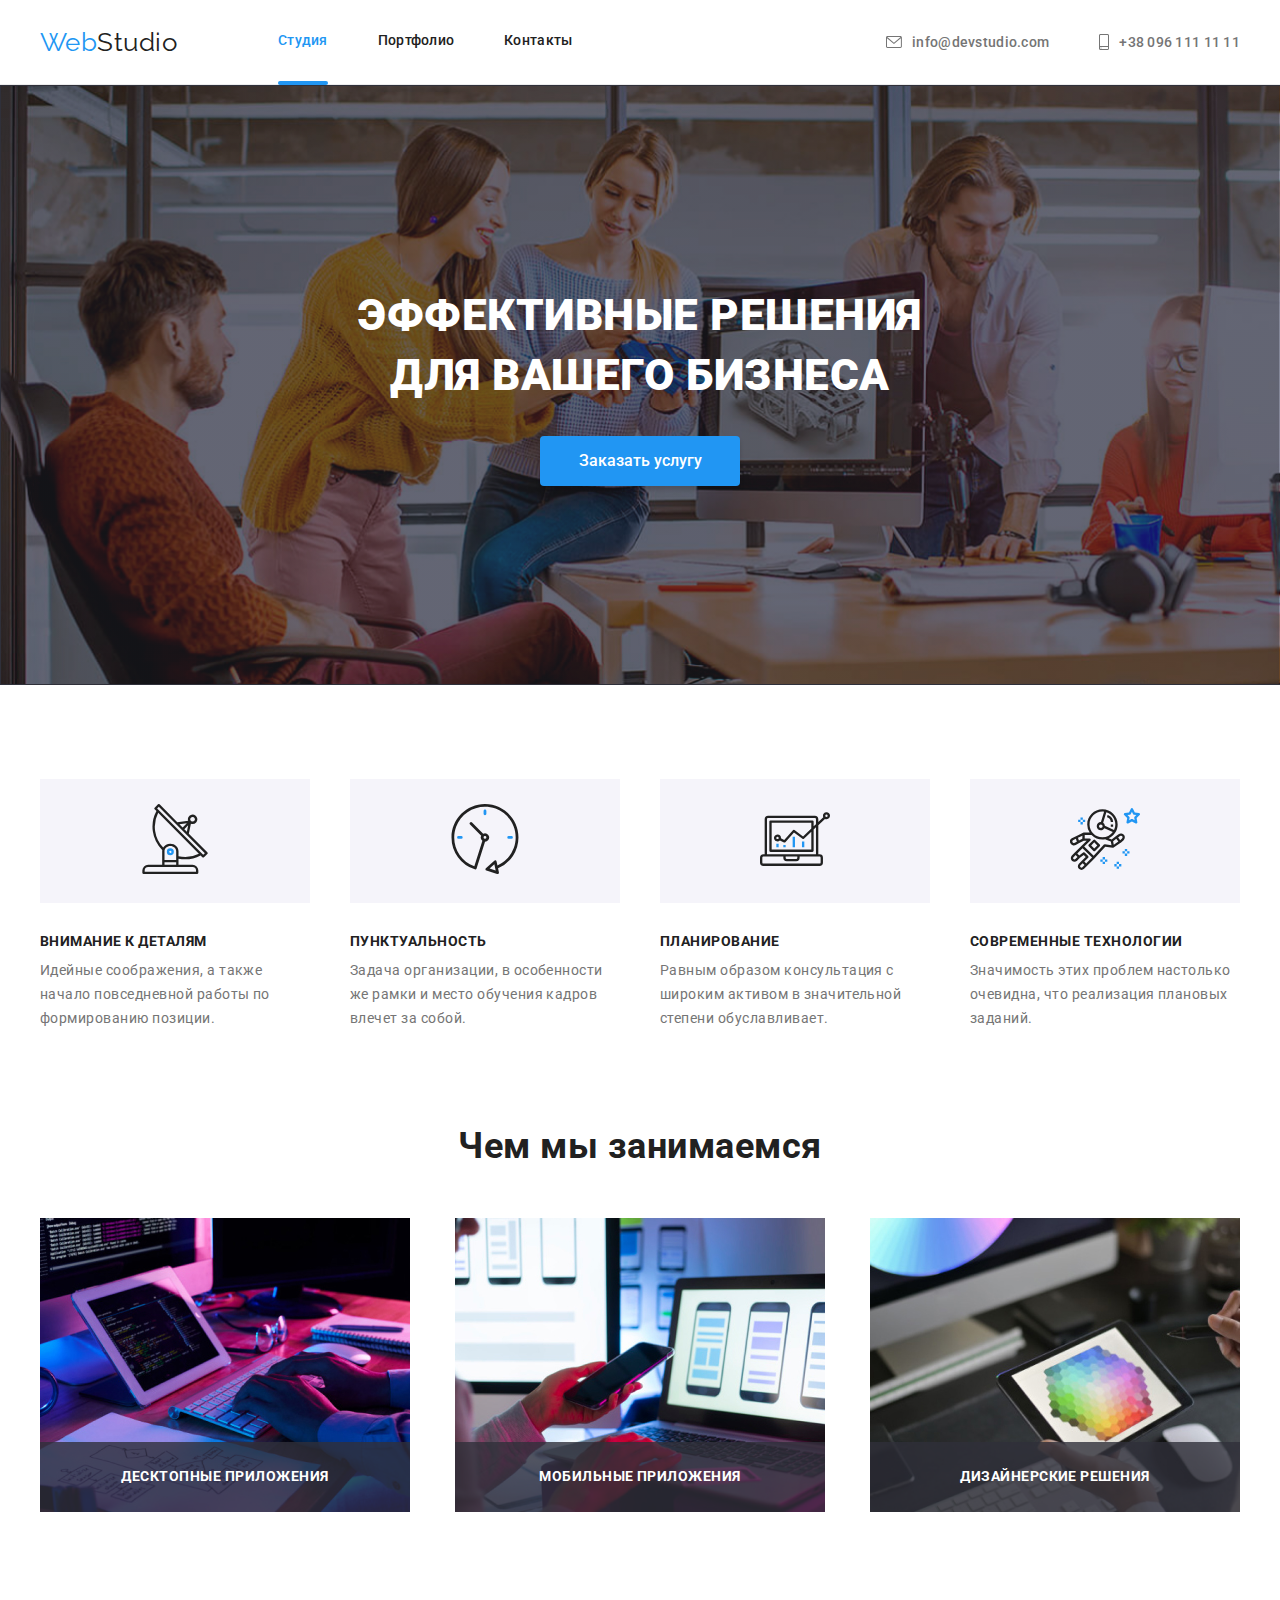
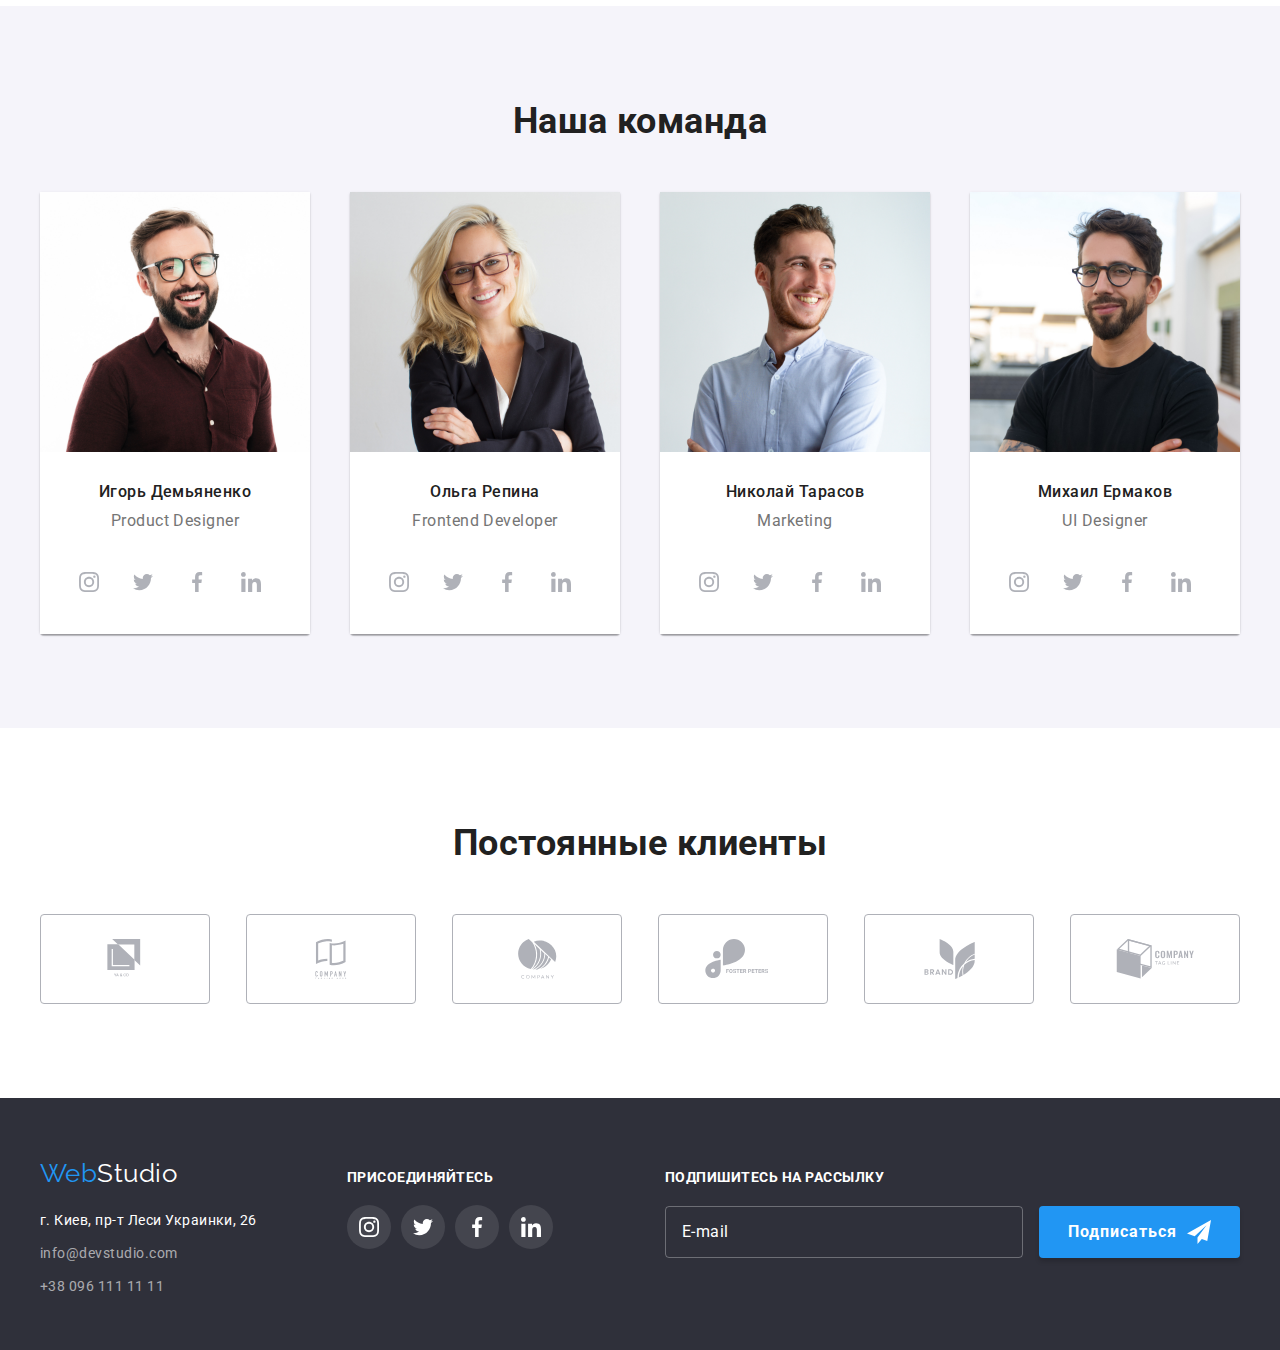
==== index.html @ 592c8a98 "1" ====
<!DOCTYPE html>
<html lang="ru">
    <head>
        <meta charset="UTF-8">
        <meta name="viewport" content="width=device-width, initial-scale=1.0">
        <title>Document</title>
        <link rel="preconnect" href="https://fonts.gstatic.com">
        <link rel="stylesheet" href="https://cdnjs.cloudflare.com/ajax/libs/animate.css/4.1.1/animate.min.css"/>
        <link href="https://fonts.googleapis.com/css2?family=Oleo+Script&family=Raleway:wght@700&family=Roboto:wght@400;500;700;900&display=swap" rel="stylesheet">
        <link rel="stylesheet" href="https://cdnjs.cloudflare.com/ajax/libs/modern-normalize/1.0.0/modern-normalize.min.css">
        <link rel="stylesheet" href="./css/main.min.css">
    </head>
    <body>
        <header class="header line">
            <div class="container">
                <nav class="site-nav">
                    <a href="./index.html" class="logo" aria-label="логотип сайта" lang="en"><span class="logo-accent">Web</span>Studio</a>
                    <ul class="site-nav-list">
                        <li class="item"><a href="./index.html" class="site-nav-link current">Студия</a></li>
                        <li class="item"><a href="./portfolio.html" class="site-nav-link">Портфолио</a></li>
                        <li class="item"><a href="" class="site-nav-link">Контакты</a></li>
                    </ul>
                    <ul class="site-nav-list-address">
                        <li class="item">
                            <a href="info@devstudio.com" class="site-nav-link mail">
                                <svg class="mail-svg" width="16px" height="12px">
                                    <use href="./images/sprite.svg#icon-envelope-hover"></use>
                                </svg>
                            info@devstudio.com </a>
                        </li>
                        <li class="item">
                            <a href="mailto:tel:+380961111111" class="site-nav-link number">
                                <svg class="number-svg" width="10px" height="16px">
                                    <use href="./images/sprite.svg#icon-smartphone"></use>
                                </svg>
                            +38 096 111 11 11
                            </a>
                        </li>
                    </ul>  
                </nav>
            </div>
        </header>
        
        <main>
            <section class="hero">
                <div class="container hero-box">
                    <h1 class="hero-title">ЭФФЕКТИВНЫЕ РЕШЕНИЯ <br> ДЛЯ ВАШЕГО БИЗНЕСА</h1>
                        <button type="button" class="button-one" data-modal-open>Заказать услугу</button>
                </div>
                
            </section>
            
            <section class="section-skills">
                <div class="container feature-item">
                    <ul class="feature-list">
                        <li class="item">
                            <div class="section-skills__background">
                                <svg width="70px" height="70px">
                                    <use href="./images/sprite.svg#icon-antenna-1"></use>
                                </svg>
                            </div>
                            <h2 class="section-title">Внимание к деталям</h2>
                            <p class="text">
                                Идейные соображения, а также начало повседневной работы по формированию позиции.
                            </p>
                        </li>
                        <li class="item">
                            <div class="section-skills__background">
                                <svg width="70px" height="70px">
                                    <use href="./images/sprite.svg#icon-clock-1-1"></use>
                                </svg>
                            </div>
                            <h2 class="section-title">Пунктуальность</h2>
                            <p class="text">
                                Задача организации, в особенности же рамки и место обучения кадров влечет за собой.  
                            </p>
                        </li> 
                        <li class="item">
                            <div class="section-skills__background">
                                <svg width="70px" height="70px">
                                    <use href="./images/sprite.svg#icon-diagram-1"></use>
                                </svg>
                            </div>
                            <h2 class="section-title">Планирование</h2>
                            <p class="text">
                                Равным образом консультация с широким активом в значительной степени обуславливает. 
                            </p>
                        </li>
                        <li class="item">
                            <div class="section-skills__background">
                                <svg width="70px" height="70px">
                                    <use href="./images/sprite.svg#icon-astronaut-1"></use>
                                </svg>
                            </div>
                            <h2 class="section-title">Современные технологии</h2>
                            <p class="text">
                                Значимость этих проблем настолько очевидна, что реализация плановых заданий.
                            </p>
                        </li>
                    </ul>
                </div>
            </section>
            <section class="section-images">
                <div class="container">
                    <h2 class="section-images-title">Чем мы занимаемся</h2>
                    <ul class="activity-list">
                        <li class="section-images-link">
                            <img 
                            src="images/img.1.jpg" 
                            alt="Десктопные приложения"
                            width="370"
                            height="294">
                            <p class="position">Десктопные приложения</p>
                        </li>
                        <li class="section-images-link">
                            <img 
                            src="images/img.2.jpg" 
                            alt="Мобильные приложения"
                            width="370"
                            height="294">
                            <p class="position">Мобильные приложения</p>
                        </li>
                        <li class="section-images-link">
                            <img 
                            src="images/img.3.jpg"alt="Дизайнерские решения"
                            width="370"
                            height="294">
                            <p class="position">Дизайнерские решения</p>
                        </li>
                    </ul>  
                </div>
            </section> 
            <section class="section-team">
                <div class="container">
                    <h2 class="section-team-title">Наша команда</h2>
                    <ul class="team-list"> 
                        <li class="team-list-link">
                            <img src="images/img1.jpg" alt="Игорь Демьяненко"
                            width="270"
                            height="260">
                            <div class="team-title-info" >
                                <h3 class="team-title-name">Игорь Демьяненко</h3>
                                <p class="team-title-skills">
                                    <span lang="en">Product Designer</span>
                                </p>
                                <ul class="team-icon">
                                    <li class="svg-list-link">
                                        <a href="" class="svg-list-item team"> 
                                            <svg class="svg-list-icon team">
                                                <use href="./images/sprite.svg#icon-instagram-2"></use>
                                            </svg>
                                        </a>
                                    </li>
                                    <li class="svg-list-link">
                                        <a href="" class="svg-list-item team"> 
                                            <svg class="svg-list-icon team">
                                                <use href="./images/sprite.svg#icon-twitter-1"></use>
                                            </svg>
                                        </a>
                                    </li>
                                    <li class="svg-list-link">
                                        <a href="" class="svg-list-item team"> 
                                            <svg class="svg-list-icon team">
                                                <use href="./images/sprite.svg#icon-facebook-1"></use>
                                            </svg >
                                        </a>
                                    </li>
                                    <li class="svg-list-link"> 
                                        <a href="" class="svg-list-item team"> 
                                            <svg class="svg-list-icon team">
                                                <use href="./images/sprite.svg#icon-linkedin-1"></use>
                                            </svg>
                                        </a>
                                    </li>  
                                </ul>
                            </div>
                        </li>
                        <li class="team-list-link">
                            <img src="images/img2.jpg" alt="Ольга Репина"
                            width="270"
                            height="260">
                            <div class="team-title-info" >
                                <h3 class="team-title-name">Ольга Репина</h3>
                                <p class="team-title-skills">
                                    <span lang="en">Frontend Developer</span>
                                </p>
                                <ul class="team-icon">
                                    <li class="svg-list-link">
                                        <a href="" class="svg-list-item team"> 
                                            <svg class="svg-list-icon team">
                                                <use href="./images/sprite.svg#icon-instagram-2"></use>
                                            </svg>
                                        </a>
                                    </li>
                                    <li class="svg-list-link">
                                        <a href="" class="svg-list-item team"> 
                                            <svg class="svg-list-icon team">
                                                <use href="./images/sprite.svg#icon-twitter-1"></use>
                                            </svg>
                                        </a>
                                    </li>
                                    <li class="svg-list-link">
                                        <a href="" class="svg-list-item team"> 
                                            <svg class="svg-list-icon team">
                                                <use href="./images/sprite.svg#icon-facebook-1"></use>
                                            </svg >
                                        </a>
                                    </li>
                                    <li class="svg-list-link"> 
                                        <a href="" class="svg-list-item team"> 
                                            <svg class="svg-list-icon team">
                                                <use href="./images/sprite.svg#icon-linkedin-1"></use>
                                            </svg>
                                        </a>
                                    </li>  
                                </ul>
                            </div>
                        </li>
                        <li class="team-list-link">
                            <img src="images/img3.jpg" alt="Николай Тарасов"
                            width="270"
                            height="260">
                            <div class="team-title-info" >
                                <h3 class="team-title-name">Николай Тарасов</h3>
                                <p class="team-title-skills">
                                    <span lang="en">Marketing</span>
                                </p>
                                <ul class="team-icon">
                                    <li class="svg-list-link">
                                        <a href="" class="svg-list-item team"> 
                                            <svg class="svg-list-icon team">
                                                <use href="./images/sprite.svg#icon-instagram-2"></use>
                                            </svg>
                                        </a>
                                    </li>
                                    <li class="svg-list-link">
                                        <a href="" class="svg-list-item team"> 
                                            <svg class="svg-list-icon team">
                                                <use href="./images/sprite.svg#icon-twitter-1"></use>
                                            </svg>
                                        </a>
                                    </li>
                                    <li class="svg-list-link">
                                        <a href="" class="svg-list-item team"> 
                                            <svg class="svg-list-icon team">
                                                <use href="./images/sprite.svg#icon-facebook-1"></use>
                                            </svg >
                                        </a>
                                    </li>
                                    <li class="svg-list-link"> 
                                        <a href="" class="svg-list-item team"> 
                                            <svg class="svg-list-icon team">
                                                <use href="./images/sprite.svg#icon-linkedin-1"></use>
                                            </svg>
                                        </a>
                                    </li>  
                                </ul>
                            </div>
                        </li>
                        <li class="team-list-link">
                            <img src="images/img4.jpg" alt="Михаил Ермаков"
                            width="270"
                            height="260">
                            <div class="team-title-info">
                                <h3 class="team-title-name">Михаил Ермаков</h3>
                                <p class="team-title-skills">
                                    <span lang="en">UI Designer</span>
                                </p>
                                
                                <ul class="team-icon">
                                    <li class="svg-list-link">
                                        <a href="" class="svg-list-item team"> 
                                            <svg class="svg-list-icon team">
                                                <use href="./images/sprite.svg#icon-instagram-2"></use>
                                            </svg>
                                        </a>
                                    </li>
                                    <li class="svg-list-link">
                                        <a href="" class="svg-list-item team"> 
                                            <svg class="svg-list-icon team">
                                                <use href="./images/sprite.svg#icon-twitter-1"></use>
                                            </svg>
                                        </a>
                                    </li>
                                    <li class="svg-list-link">
                                        <a href="" class="svg-list-item team"> 
                                            <svg class="svg-list-icon team">
                                                <use href="./images/sprite.svg#icon-facebook-1"></use>
                                            </svg >
                                        </a>
                                    </li>
                                    <li class="svg-list-link"> 
                                        <a href="" class="svg-list-item team"> 
                                            <svg class="svg-list-icon team">
                                                <use href="./images/sprite.svg#icon-linkedin-1"></use>
                                            </svg>
                                        </a>
                                    </li>  
                                </ul>

                            </div>
                        </li>
                    </ul>
                </div>
            </section>
            <section class="customers">
                <div class="container">
                    <h2 class="section-customers-title">Постоянные клиенты</h2>
                    <ul class="customers-list">
                        <li class="customers-list-link">
                            <a href="" class="customers-list-item"> 
                                <svg class="customers-svg" width="45" height="50">
                                    <use href="./images/sprite.svg#icon-logo-1"></use>
                                </svg>
                            </a>
                        </li>
                        <li class="customers-list-link">
                            <a href="" class="customers-list-item"> 
                                <svg class="customers-svg" width="40" height="50">
                                    <use href="./images/sprite.svg#icon-logo-2"></use>
                                </svg>
                            </a>
                        </li>
                        <li class="customers-list-link">
                            <a href="" class="customers-list-item"> 
                                <svg class="customers-svg" width="41" height="43">
                                    <use href="./images/sprite.svg#icon-logo-3"></use>
                                </svg>
                            </a>
                        </li>
                        <li class="customers-list-link">
                            <a href="" class="customers-list-item"> 
                                <svg class="customers-svg" width="79.66" height="y">
                                    <use href="./images/sprite.svg#icon-logo-4"></use>
                                </svg>
                            </a>
                        </li>
                        <li class="customers-list-link">
                            <a href="" class="customers-list-item"> 
                                <svg class="customers-svg" width="59" height="47">
                                    <use href="./images/sprite.svg#icon-logo-5"></use>
                                </svg>
                            </a>
                        </li>
                        <li class="customers-list-link"> 
                            <a href="" class="customers-list-item"> 
                                <svg class="customers-svg" width="89px" height="46px">
                                    <use href="./images/sprite.svg#icon-logo-6"></use>
                                </svg>
                            </a>
                        </li>
                    </ul>
                </div>
            </section>
        </main>

        <footer class="footer">
            <div class="container">
                
                <address class="address-icon">
                    <div>
                        <a href="./index.html" class="logo" aria-label="логотип сайта" lang="en"><span class="logo-accent">Web</span><span class="footer-logo">Studio</span></a>
                        <ul class="footer-list-address">
                            <li class="footer-address">
                                <a href="https://goo.gl/maps/ttQcyeFYQjjGrUDe8" class="footer-list-link address">г. Киев, пр-т Леси Украинки, 26</a> 
                            </li>
                            <li class="footer-address">
                                <a href="mailto:info@devstudio.com" class="footer-list-link">info@devstudio.com</a>
                             </li>
                             <li class="footer-address">
                                <a href="tel:+380961111111" class="footer-list-link">+38 096 111 11 11</a>
                            </li>
                        </ul>
                    </div>
                    <div class="address-box">
                        <p class="join">Присоединяйтесь</p>
                        <ul class="svg-icon">
                            <li class="svg-list-link">
                                <a href="" class="svg-list-item"> 
                                    <svg class="svg-list-icon">
                                        <use href="./images/sprite.svg#icon-instagram-2"></use>
                                    </svg>
                                </a>
                            </li>
                            <li class="svg-list-link">
                                <a href="" class="svg-list-item"> 
                                    <svg class="svg-list-icon">
                                        <use href="./images/sprite.svg#icon-twitter-1"></use>
                                    </svg>
                                </a>
                            </li>
                            <li class="svg-list-link">
                                <a href="" class="svg-list-item"> 
                                    <svg class="svg-list-icon">
                                        <use href="./images/sprite.svg#icon-facebook-1"></use>
                                    </svg >
                                </a>
                            </li>
                            <li class="svg-list-link"> 
                                <a href="" class="svg-list-item"> 
                                    <svg class="svg-list-icon">
                                        <use href="./images/sprite.svg#icon-linkedin-1"></use>
                                    </svg>
                                </a>
                            </li>  
                        </ul>
                    </div>

                    <div class="footer-box">
                        <form class="footer-form">
                            <p class="footer-form-paragraph">Подпишитесь на рассылку</p>
                            <input type="email" name="email" id="email" class="e-mail" placeholder="E-mail">
                            <button type="submit" class="footer-form-button">Подписаться
                                <svg class="footer-form-icon" width="24px" height="24px">
                                    <use href="./images/sprite.svg#icon-icon-send"></use>
                                </svg>
                            </button>
                        </form>
                    </div>
                </address>
            </div>
        </footer>

        <div class="backdrop is-hidden" data-modal>
            <div class="modal animate__zoomIn">
                <button class="close-btn" data-modal-close>
                    <svg class="close-icon" width="18px" height="18px">
                        <use href="./images/sprite.svg#icon-close-black-18dp-2-1"></use>
                    </svg>
                </button>
                
                <div class="form">
                    <form action=""></form>
                        <h2 class="modal-title">Оставьте свои данные, мы вам перезвоним</h2>
                        <div>
                            <label for="name" class="form-label">
                                <span class="form-lable">Имя</span>
                                <span class="form-lable-svg">
                                    <input type="text" class="form-input" name="name" id="name"/>
                                    <svg class="form-svg" width="18px" height="18px">
                                        <use href="./images/sprite.svg#icon-person-black-18dp-1"></use>
                                    </svg>
                                </span>
                            </label>

                            <label for="tel" class="form-label">
                                <span class="form-lable">Телефон</span>
                                <span class="form-lable-svg">
                                    <input type="tel" class="form-input" name="phone" id="phone"/>
                                    <svg class="form-svg" width="18px" height="18px">
                                        <use href="./images/sprite.svg#icon-phone-black-18dp-1"></use>
                                    </svg>
                                </span>
                            </label>
                            
                        
                            <label for="mail" class="form-label">
                                <span class="form-lable">Почта</span>
                                <span class="form-lable-svg">
                                    <input type="email" class="form-input" name="mail" id="mail"/>
                                    <svg class="form-svg" width="18px" height="18px">
                                        <use href="./images/sprite.svg#icon-email-black-18dp-1-1"></use>
                                    </svg>
                                </span>
                            </label>
                            
                            
                       
                            <label class="form-label" for="comment">
                                <span class="form-lable">Комментарий</span>
                                <textarea class="form-input comment" name="comment" id="comment" rows="7" placeholder="Введите текст"></textarea>

                            </label>
                            
                        
                            <div class="form-label-checkbox">
                                <input type="checkbox" name="checkbox" value="check" id="agree"/>
                                <label class="form-label check" for="agree">
                                    Соглашаюсь с рассылкой и принимаю<a class="conditions">Условия договора</a>
                                </label>
                            </div>
                            
                            <button class="button-one form-button" type="submit">Отправить</button>
                        </div>
                    </form>

                </div>
            </div>
        </div>

        <script src="./js/modal.js"></script>
        <script src="./js/menu.js"></script>
    </body>
</html>
---- css/main.min.css ----
:root{--primary-texst-color: rgba(117, 117, 117, 1);--title-texst-color: #212121;--accent-color: #2196F3;--primary-white-color: #FFFFFF;--primary-background-color: #e5e5e5;--icon-color: #AFB1B8;--timing-function: 250ms cubic-bezier(0.4, 0, 0.2, 1)}:root{-moz-tab-size:4;tab-size:4}h1,h2,h3,h4,p,ul{margin:0px;padding:0px}body{font-family:Roboto, sans-serif;letter-spacing:0.03em;margin:0}main{background-color:var(--primary-white-color)}ul{padding-inline-start:0px}li{list-style-type:none}a{text-decoration:none;transition:var(--timing-function)}.container{margin-left:auto;margin-right:auto;width:1200px;border:none}.site-nav{display:flex;align-items:center}.site-nav .item{outline:1px solid transparent}.site-nav .item+.item{margin-left:50px}.site-nav-list{display:flex;margin-left:93px}.site-nav-list-address{display:flex;margin-left:auto}.header{border-bottom:1px solid #ECECEC;background-color:var(--primary-white-color)}.header .line{height:0px;left:0px;top:80px;border:1px solid #ECECEC}.site-nav-link{display:block;color:var(--title-texst-color);font-weight:500;font-size:14px;line-height:16px;letter-spacing:0.02em;padding-top:32px;padding-bottom:32px}.site-nav-link:hover,.site-nav-link:focus{color:var(--accent-color)}.site-nav-link.mail{display:flex;align-items:center;font-style:normal;color:var(--primary-texst-color)}.site-nav-link.mail:hover,.site-nav-link.mail:focus{color:var(--accent-color)}.site-nav-link.number{display:flex;align-items:center;font-style:normal;color:var(--primary-text-color);fill:var(--title-texst-color)}.site-nav-link.number:hover,.site-nav-link.number:focus{color:var(--accent-color)}.mail-svg{fill:currentColor;margin-right:10px}.number-svg{fill:currentColor;margin-right:10px}.current::after{content:'';transform:translateY(33px);left:0;bottom:0px;display:block;width:100%;height:4px;border-radius:2px;background-color:var(--accent-color)}.current{color:var(--accent-color)}.hero-title{color:var(--primary-white-color);font-weight:900;font-size:44px;line-height:1.36;text-transform:uppercase}.hero{background-color:#2F303A;background-image:linear-gradient(rgba(47,48,58,0.4), rgba(47,48,58,0.4)),url("../images/hero.jpg");background-repeat:no-repeat;background-size:cover;border:1px solid transparent;min-height:600px;padding-top:200px}.container.hero-box{text-align:center}.button-one{display:inline-block;padding:10px 32px;border-radius:4px;text-align:center;min-width:200px;height:50px;margin-top:30px;color:var(--primary-white-color);background-color:var(--accent-color);font-weight:500;font-size:16px;line-height:1.62;border:none;border-radius:4px;cursor:pointer;box-shadow:0px 4px 4px rgba(0,0,0,0.15)}.button-one:hover,.button-one:focus{color:var(--primary-white-color);background-color:var(--accent-color)}.footer-box{margin-left:auto}.footer-form{margin-left:93px}.footer-form input::placeholder{font-weight:400;font-size:16px;color:var(--primary-white-color)}.footer-form-paragraph{font-weight:700;font-size:14px;line-height:1.14;text-transform:uppercase;font-style:normal;font-weight:bold;color:var(--primary-white-color);margin-bottom:20px}.e-mail{line-height:1.25;letter-spacing:0.03em;width:358px;padding-top:15px;padding-bottom:15px;padding-left:16px;border:1px solid rgba(255,255,255,0.3);border-radius:4px;background-color:transparent;margin-right:12px}.footer-form-button{display:inline-flex;align-items:center;font-weight:bold;font-size:16px;line-height:1.88;text-align:center;letter-spacing:0.06em;color:var(--primary-white-color);background-color:var(--accent-color);box-shadow:0px 4px 4px rgba(0,0,0,0.15);border-radius:4px;border:1px solid transparent;padding:10px 28px}.footer-form-icon{margin-left:10px}html{line-height:1.15;-webkit-text-size-adjust:100%}*,::after,::before{box-sizing:border-box}.footer{background:#2F303A;height:252px;padding-top:60px;padding-bottom:60px}.footer.logo{font-family:Raleway;font-style:normal}.footer-list-address{margin-top:20px;margin-right:10px}.footer-address{margin-top:9px}.footer-list-link{font-family:Roboto;font-style:normal;font-weight:400;font-style:400;font-size:14px;line-height:1.71;color:rgba(255,255,255,0.6)}.footer-list-link:hover,.footer-list-link:focus{color:var(--accent-color)}.footer-list-link.address:hover,.footer-list-link.address:focus{color:var(--accent-color)}.footer-list-link.address{color:var(--primary-white-color)}.join{margin-bottom:20px;font-weight:bold;font-size:14px;line-height:16px;font-style:normal;text-transform:uppercase;color:#FFFFFF}.site-nav-link.number:hover,.site-nav-link.number:focus{color:var(--accent-color)}.site-nav-link.number{color:#757575}.address-icon{display:flex;align-items:baseline;justify-content:flex-start}.svg-icon{display:flex}.svg-list-icon{width:20px;height:20px}.address-box{flex-direction:column-reverse;margin-left:80px}.svg-list-link{margin-right:10px;width:44px;height:44px}.svg-list-item{align-items:center;justify-content:center;display:inline-flex;padding:12px;width:44px;height:44px;background-color:rgba(255,255,255,0.1);border-radius:50%;fill:var(--primary-white-color)}.svg-list-item:hover,.svg-list-item:focus{color:var(--primary-white-color);background-color:var(--accent-color)}.section-customers-title{margin-bottom:50px;font-weight:bold;font-size:36px;line-height:1.17;text-align:center;color:var(--title-texst-color)}.customers-list-link{align-items:center;justify-content:center;display:inline-flex;box-sizing:border-box;border-radius:4px;cursor:pointer}.customers-list-item{display:flex;justify-content:center;align-items:center;width:170px;height:90px;border:1px solid var(--icon-color);fill:#AFB1B8;background-color:#fff;color:var(--icon-color);border-radius:4px}.customers-list-item:hover,.customers-list-item:focus{border-color:var(--accent-color);color:var(--accent-color)}.customers-svg{height:40px;fill:currentColor}.customers-list{display:flex;justify-content:space-between}.customers-list .customers-list-link+.customers-list-link{margin-left:30px}.customers{padding-top:94px;padding-bottom:94px}.section-images-title{font-weight:bold;font-size:36px;line-height:1.17;text-align:center;color:var(--title-texst-color);padding-bottom:50px}.activity-list{display:flex;flex-wrap:wrap;justify-content:space-between}.image-list .section-images-link+.section-images-link{margin-right:30px}.section-images{padding-bottom:94px}.section-images-link{position:relative}.position{display:block;position:absolute;width:100%;height:70px;left:0px;bottom:0px;align-items:center;text-transform:uppercase;position:absolute;padding-top:27px;padding-bottom:27px;font-style:normal;font-weight:bold;font-size:14px;line-height:1.14;text-align:center;text-transform:uppercase;color:var(--primary-white-color);background:rgba(47,48,58,0.8)}.section-skills__background{padding:25px 100px;margin-bottom:30px;background-color:#F5F4FA}.section-title{color:var(--title-texst-color);font-weight:700;font-size:14px;line-height:16px;text-transform:uppercase;margin-bottom:10px}.feature-list{display:flex;flex-wrap:wrap;justify-content:space-between}.text{width:270px;height:72px}.feature-list .text{font-style:400;font-size:14px;line-height:1.71;color:var(--primary-texst-color)}.item:nth-child(n+2){margin-left:30px}.container .feature-item .item+.item{margin-left:30}.section-skills{padding-top:94px;padding-bottom:94px;background-color:var(--primary-white-color)}.section-team{background-color:#F5F4FA;padding-top:94px;padding-bottom:94px}.section-team-title{font-weight:bold;font-size:36px;line-height:1.17;text-align:center;color:var(--title-texst-color)}.team-list{display:flex;flex-wrap:wrap;justify-content:space-between;padding-top:50px}.team-title-name{font-weight:500;font-size:16px;line-height:19px;color:var(--title-texst-color);padding-top:30px;padding-bottom:10px}.team-title-skills{font-weight:400;font-size:16px;line-height:19px;color:var(--primary-texst-color);padding-bottom:30px}.team-title-info{background-color:var(--primary-white-color);text-align:center;min-width:108px;align-items:center}.team-list .team-list-link+.team-list-link{margin-left:30px}.team-list-link{box-shadow:0px 1px 3px rgba(0,0,0,0.12),0px 1px 1px rgba(0,0,0,0.14),0px 2px 1px rgba(0,0,0,0.2);border-radius:0px 0px 4px 4px}.team-icon{align-items:center;justify-content:center;display:inline-flex;padding-bottom:30px}.team-icon.team{--icon-color: currentColor}.svg-list-item.team{fill:var(--icon-color)}.svg-list-item.team:hover,.svg-list-item.team:focus{background-color:var(--accent-color);fill:var(--primary-white-color)}.force-name{font-weight:700;font-size:18px;line-height:2;letter-spacing:0.06em;color:var(--title-texst-color)}.force-text{font-weight:400;font-size:16px;line-height:1.875;letter-spacing:0.03em;color:var(--primary-texst-color);margin-top:4px}.flex-container{display:flex;flex-wrap:wrap;justify-content:space-between}.portfolio-info{background-color:var(--primary-white-color);padding-top:20px;padding-bottom:20px;padding-left:24px;padding-right:24px}img{display:block}.flex-element{width:370px;margin-bottom:30px;border:1px solid #eeeeee}.flex-element:nth-child(3n){margin-right:0px}.portfolio-list{display:flex;flex-direction:column;background:#FFFFFF;box-sizing:border-box;margin-top:30px}.portfolio-list:hover,.portfolio-list:focus{box-shadow:0px 1px 1px rgba(0,0,0,0.12),0px 4px 4px rgba(0,0,0,0.06),1px 4px 6px rgba(0,0,0,0.16)}.portfolio-list:nth-child(-n+3){margin-top:0}.portfolio-list:hover .position-portfolio,.portfolio-list:focus .position-portfolio{opacity:1;transform:translateY(0)}.flex-container:nth-last-child(-n+3){margin-bottom:0px}.portfolio-card{position:relative;overflow:hidden}.position-portfolio{content:'';display:block;position:absolute;width:100%;height:100%;left:0px;bottom:0px;align-items:center;opacity:0;padding-left:23px;padding-right:23px;padding-top:63px;padding-bottom:63px;font-style:normal;font-weight:normal;font-size:18px;line-height:1.555;color:var(--primary-white-color);background:rgba(33,150,243,0.9);transition:var(--timing-function);overflow:hidden;transform:translateY(100%)}.line-button{display:flex;justify-content:center;margin-top:94px;margin-bottom:50px}.button.primary.secondary{display:inline-block;padding:6px 22px;border-radius:4px;background-color:#f5f4fa;color:var(--title-texst-color);border:transparent;text-align:center;margin-left:8px;border:none;border-radius:4px;font-family:Roboto;font-style:normal;font-weight:500;font-size:16px;line-height:1.62;cursor:pointer;transition:var(--timing-function)}.button.primary:hover,.button.primary:focus{color:var(--primary-white-color);background-color:var(--accent-color)}.is-hidden{visibility:hidden;opacity:0;pointer-events:none}.modal{position:absolute;top:50%;left:50%;transform:translate(-50%, -50%);width:528px;min-height:581px;background-color:var(--primary-white-color);border-radius:4px;animation-duration:1000ms;animation-iteration-count:1;animation-iteration-count:1}.close-btn{position:absolute;top:8px;right:8px;bottom:8px;width:30px;height:30px;background-color:var(--primary-white-color);border:1px solid rgba(0,0,0,0.1);border-radius:50%}.close-btn:hover .close-icon,.close-btn:hover .close-icon{fill:var(--accent-color)}.close-icon{position:absolute;top:50%;left:50%;transform:translate(-50%, -50%);fill:#000000;transition:var(--timing-function)}.modal-title{font-style:normal;font-weight:bold;font-size:20px;line-height:23px;text-align:center;margin-bottom:12px}.form{padding:40px}.form-input{width:100%;padding:12px 16px;border:1px solid rgba(33,33,33,0.2);border-radius:4px;resize:none;margin:0;font:inherit;padding-left:42px}.form-input.comment{width:100%;padding:12px 16px;border:1px solid rgba(33,33,33,0.2);border-radius:4px;resize:none;margin:0;font:inherit}.form-input:focus+.form-label,.form-input:not(:placeholder-shown)+.form-label{transform:translateY(-50px)}.form-input:focus,.form-input:hover{outline:none;border-color:var(--accent-color);transition:var(--timing-function)}.form-input:hover+.form-svg,.form-input:focus+.form-svg{fill:var(--accent-color);transition:var(--timing-function)}.button-one.form-button{display:block;margin:auto}.form-lable{font-weight:normal;font-size:12px;line-height:1.16;color:#757575;margin-left:5px;cursor:pointer}.form-lable.check{font-weight:normal;font-size:12px;line-height:1.16;color:#757575}.conditions{text-decoration-skip-ink:none;font-size:12px;line-height:1.71;color:var(--accent-color);text-decoration:underline;display:inline-block}.form-label-checkbox{text-align:center;padding-top:25px;padding-bottom:30px}.form-svg{position:absolute;left:15px;top:33%}.form-lable-svg{position:relative;display:block;margin-top:4px;margin-bottom:10px}.logo{color:var(--title-texst-color);width:145px;height:31px;left:215px;top:24px;font-family:Raleway;font-size:26px;line-height:1.2;font-style:normal}.logo-accent{color:var(--accent-color)}.footer-logo{color:var(--primary-white-color)}.backdrop{position:fixed;cursor:not-allowed;left:0;top:0;width:100%;height:100%;background-color:rgba(0,0,0,0.5);transition:1000ms cubic-bezier(0.4, 0, 0.2, 1);z-index:100}
/*# sourceMappingURL=main.min.css.map */
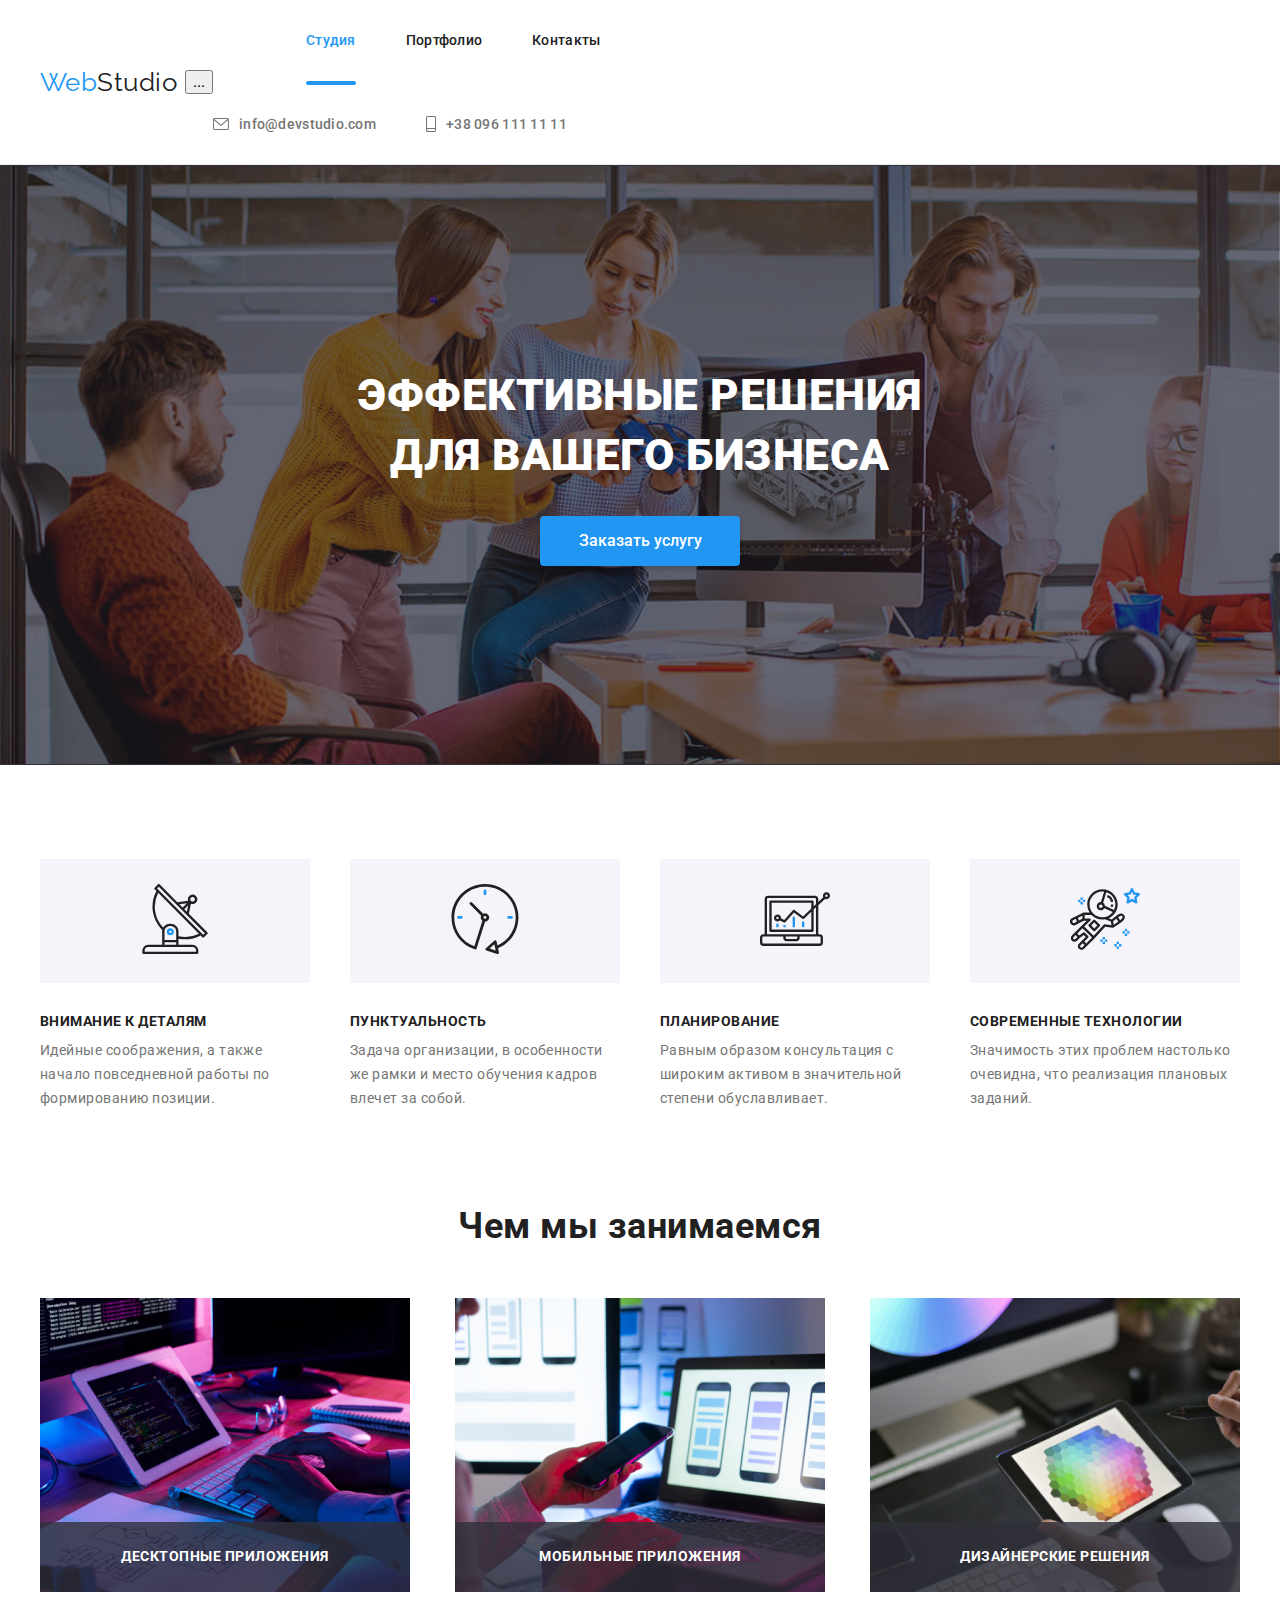
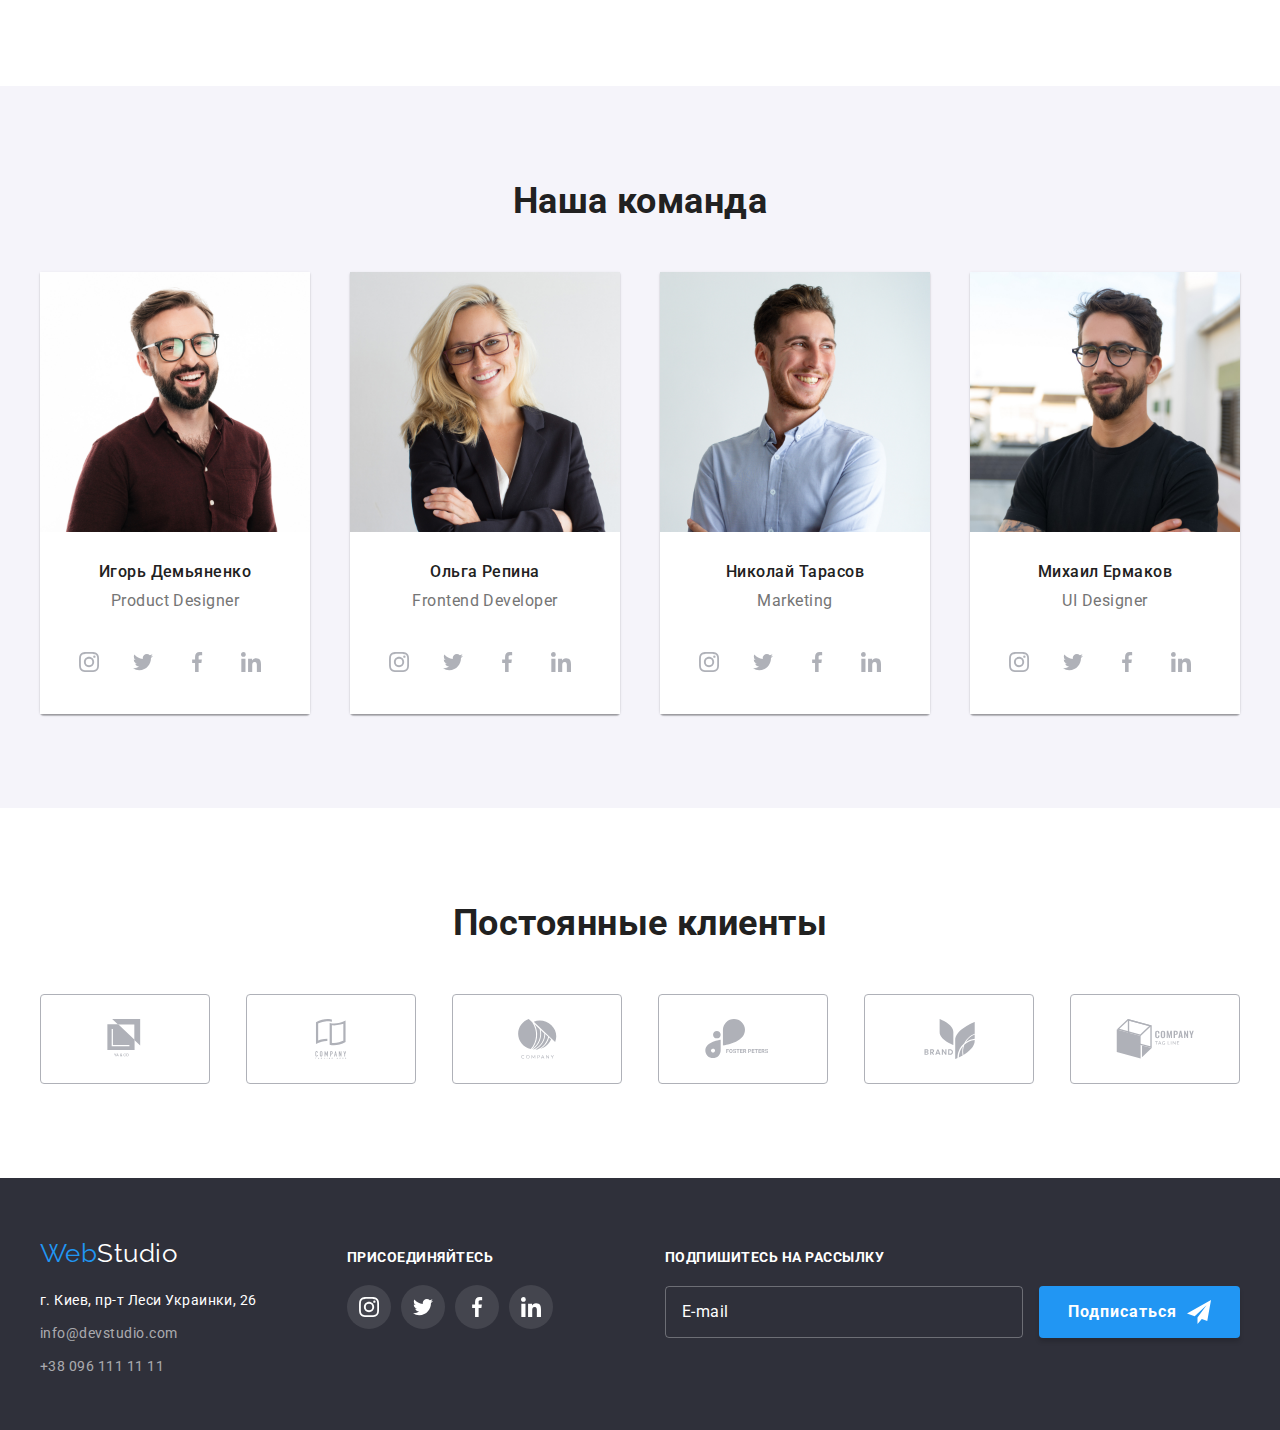
==== commit 61ea0dfe: "2" ====
--- a/index.html
+++ b/index.html
@@ -15,28 +15,35 @@
             <div class="container">
                 <nav class="site-nav">
                     <a href="./index.html" class="logo" aria-label="логотип сайта" lang="en"><span class="logo-accent">Web</span>Studio</a>
-                    <ul class="site-nav-list">
-                        <li class="item"><a href="./index.html" class="site-nav-link current">Студия</a></li>
-                        <li class="item"><a href="./portfolio.html" class="site-nav-link">Портфолио</a></li>
-                        <li class="item"><a href="" class="site-nav-link">Контакты</a></li>
-                    </ul>
-                    <ul class="site-nav-list-address">
-                        <li class="item">
-                            <a href="info@devstudio.com" class="site-nav-link mail">
-                                <svg class="mail-svg" width="16px" height="12px">
-                                    <use href="./images/sprite.svg#icon-envelope-hover"></use>
-                                </svg>
-                            info@devstudio.com </a>
-                        </li>
-                        <li class="item">
-                            <a href="mailto:tel:+380961111111" class="site-nav-link number">
-                                <svg class="number-svg" width="10px" height="16px">
-                                    <use href="./images/sprite.svg#icon-smartphone"></use>
-                                </svg>
-                            +38 096 111 11 11
-                            </a>
-                        </li>
-                    </ul>  
+                    <button class="menu-button is-open" aria-expanded="true" aria-controls="menu-container" data-menu-button>...</button>
+                    <div class="menu-container is-open" id="menu-container" data-menu>
+                        <div class="navigation">
+                            <ul class="site-nav-list">
+                                <li class="item"><a href="./index.html" class="site-nav-link current">Студия</a></li>
+                                <li class="item"><a href="./portfolio.html" class="site-nav-link">Портфолио</a></li>
+                                <li class="item"><a href="" class="site-nav-link">Контакты</a></li>
+                            </ul>
+                        </div>
+                        <div class="contacts">
+                            <ul class="site-nav-list-address">
+                                <li class="item">
+                                    <a href="info@devstudio.com" class="site-nav-link mail">
+                                        <svg class="mail-svg" width="16px" height="12px">
+                                            <use href="./images/sprite.svg#icon-envelope-hover"></use>
+                                        </svg>
+                                    info@devstudio.com </a>
+                                </li>
+                                <li class="item">
+                                    <a href="mailto:tel:+380961111111" class="site-nav-link number">
+                                        <svg class="number-svg" width="10px" height="16px">
+                                            <use href="./images/sprite.svg#icon-smartphone"></use>
+                                        </svg>
+                                    +38 096 111 11 11
+                                    </a>
+                                </li>
+                            </ul>  
+                        </div>
+                    </div>
                 </nav>
             </div>
         </header>
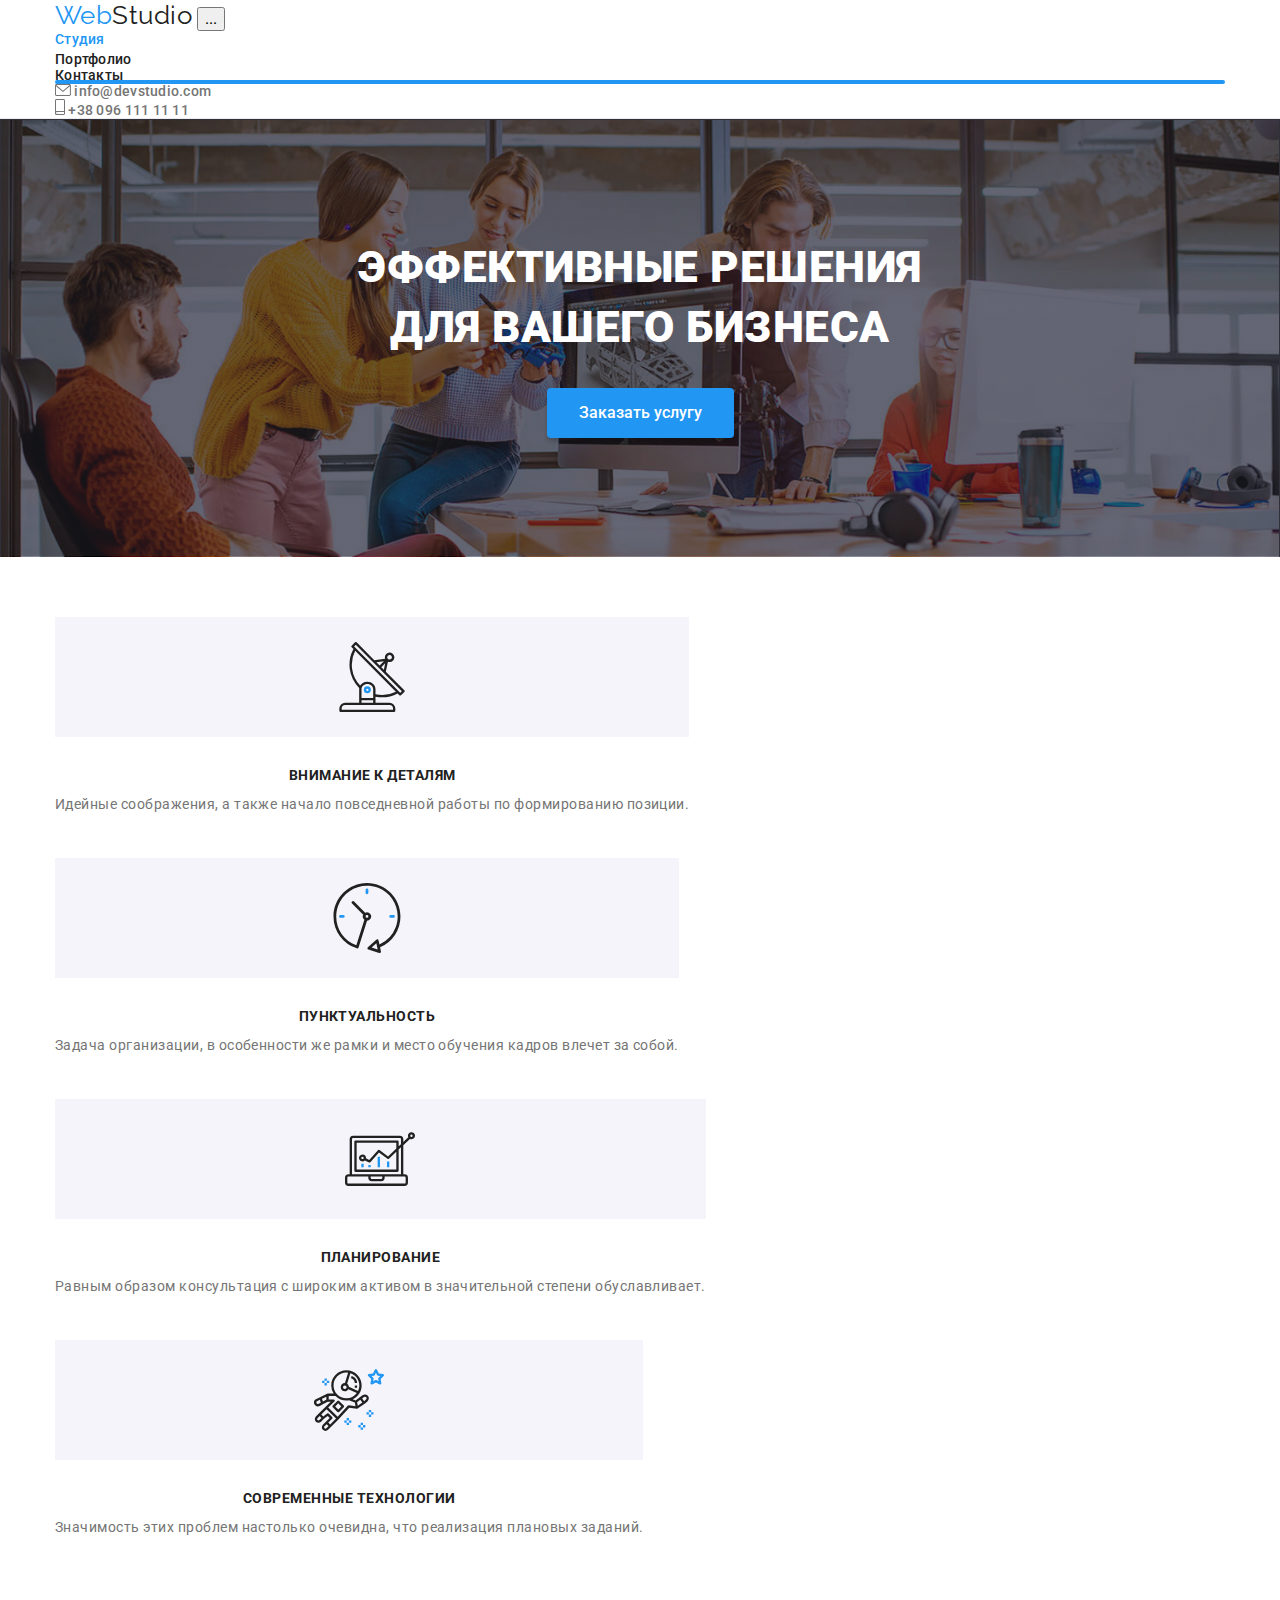
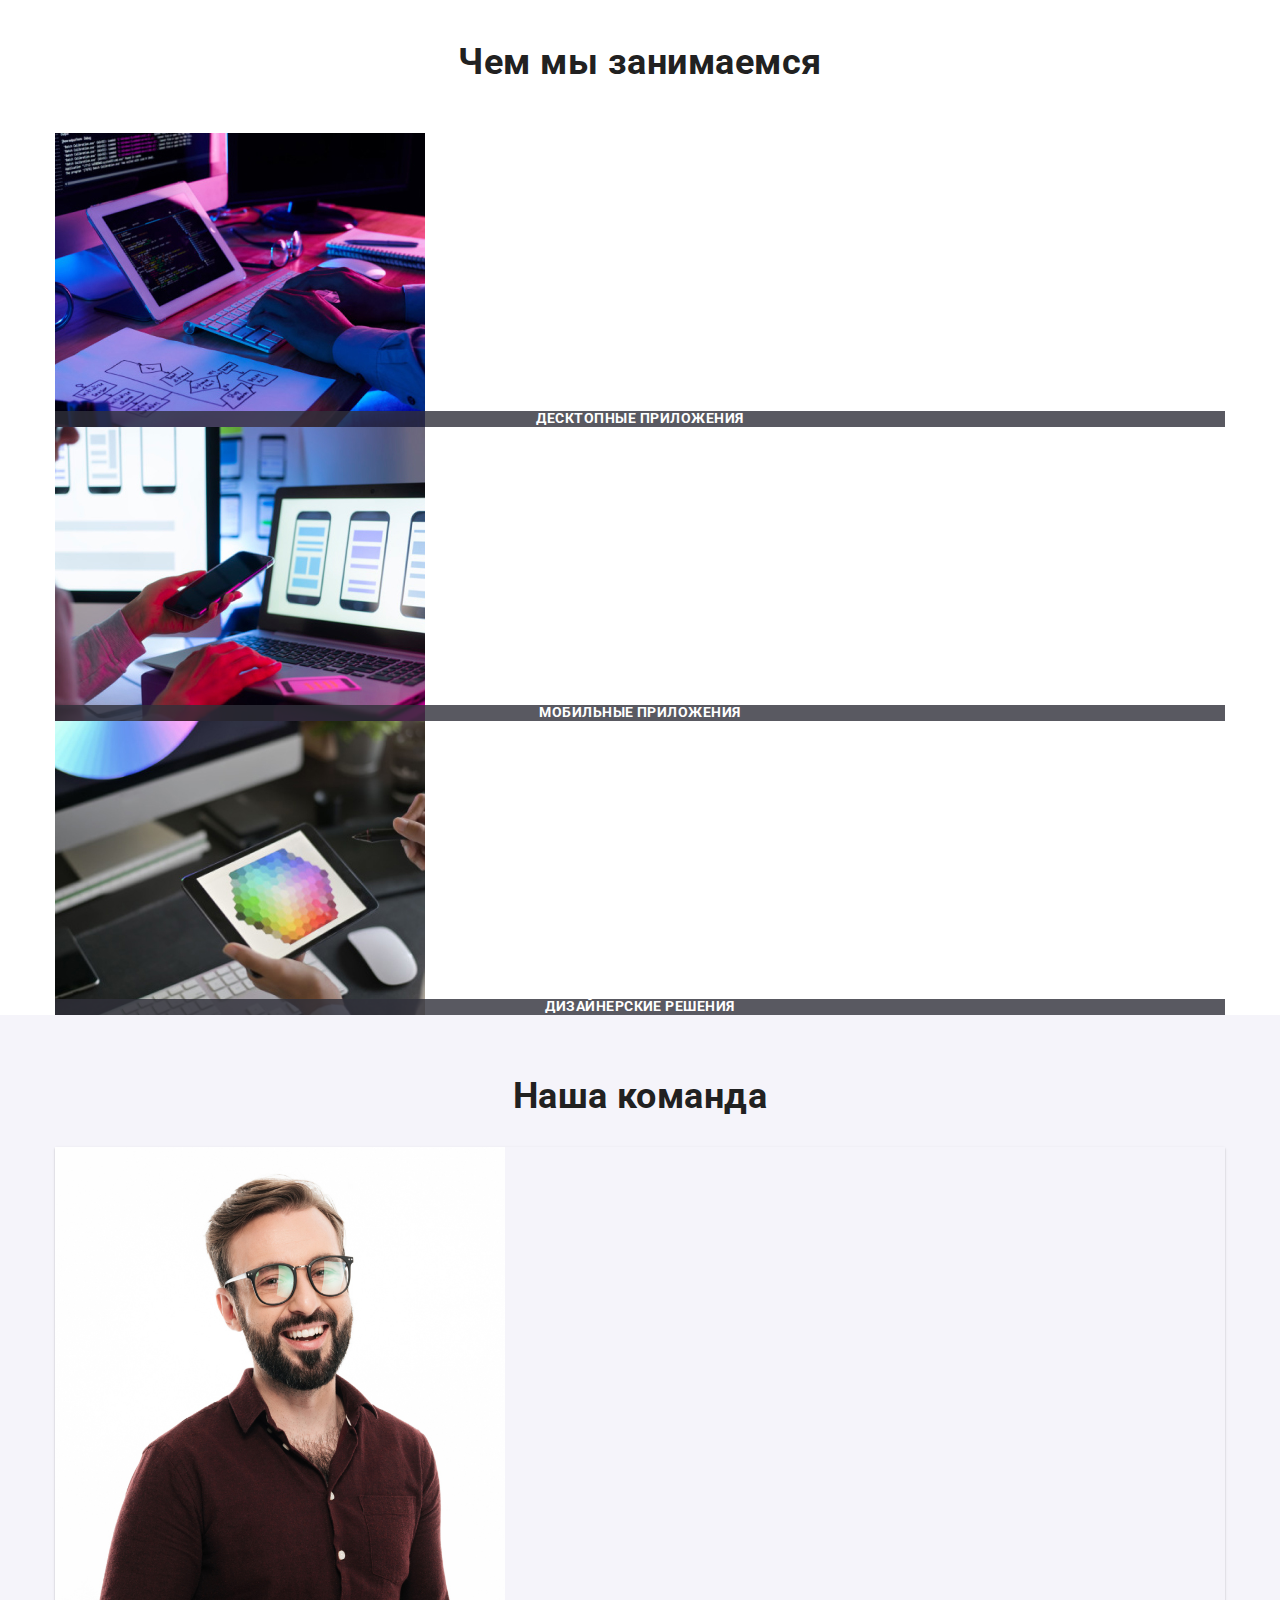
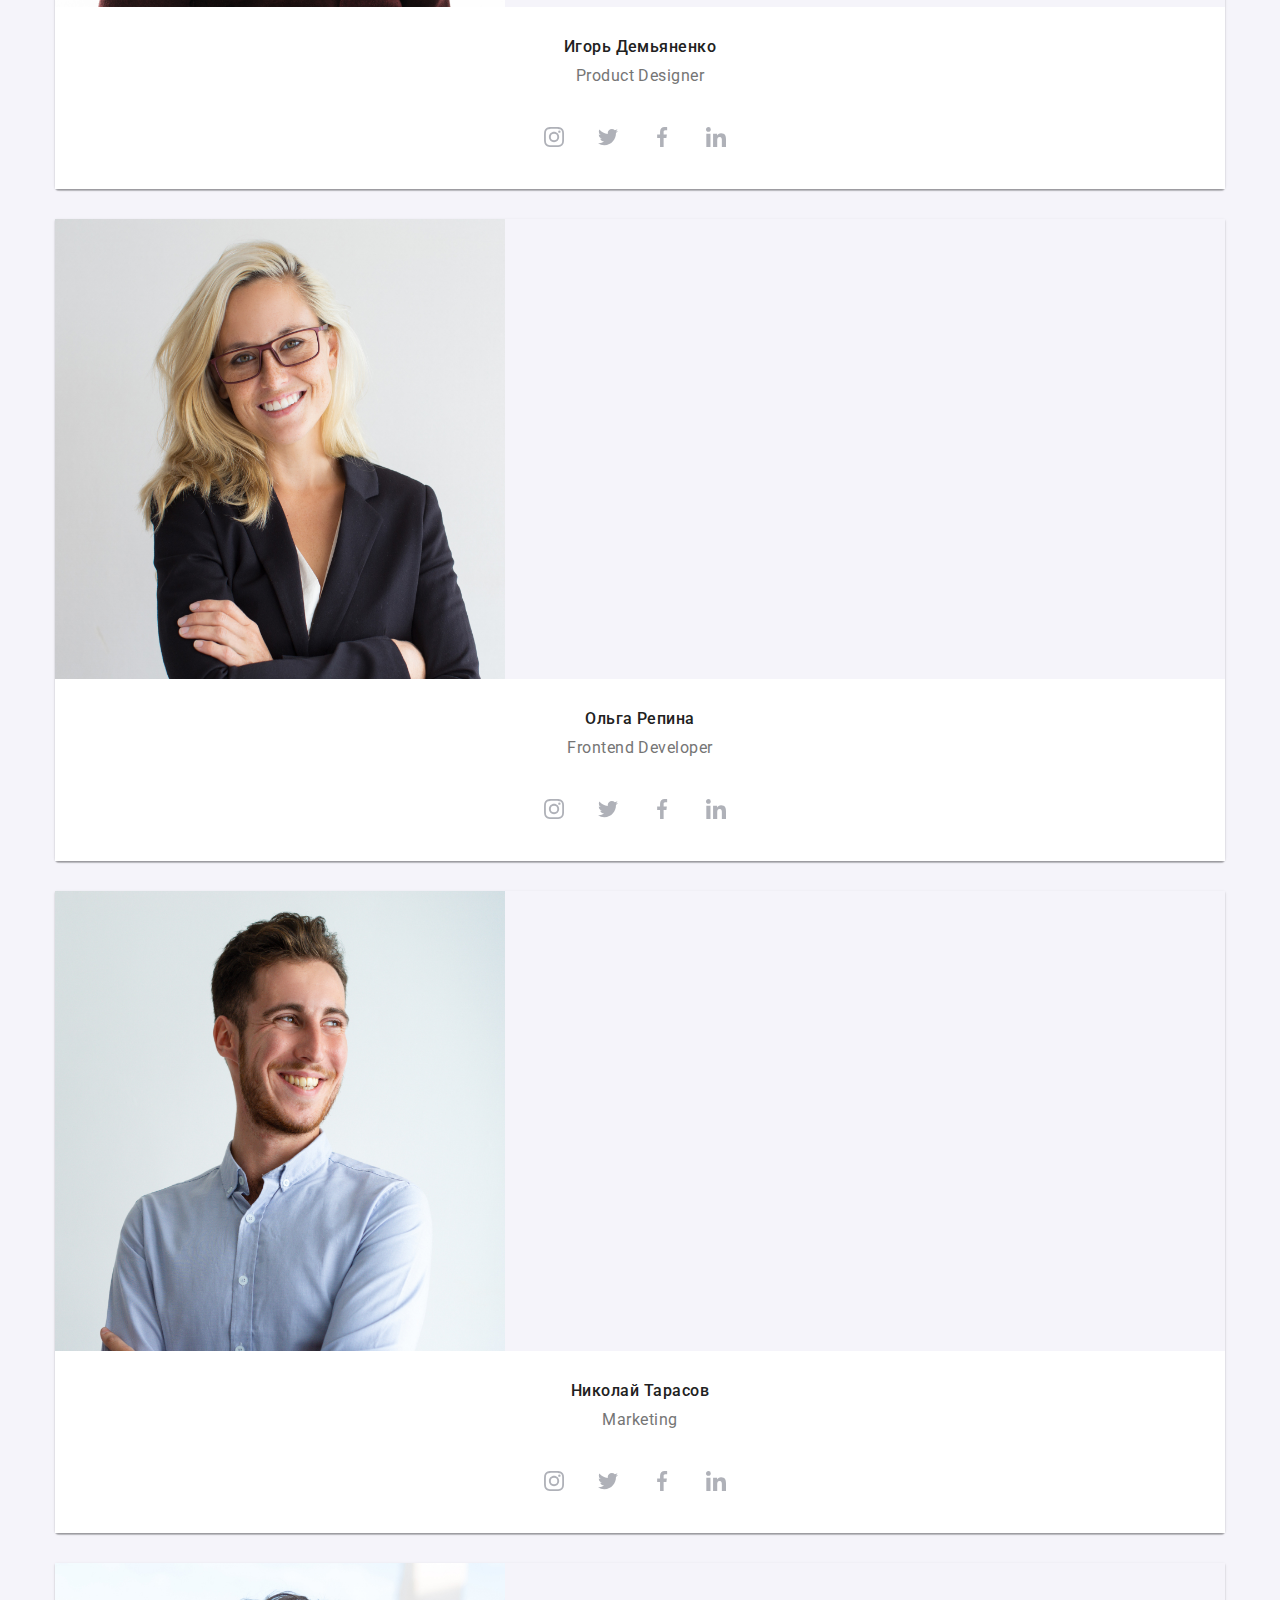
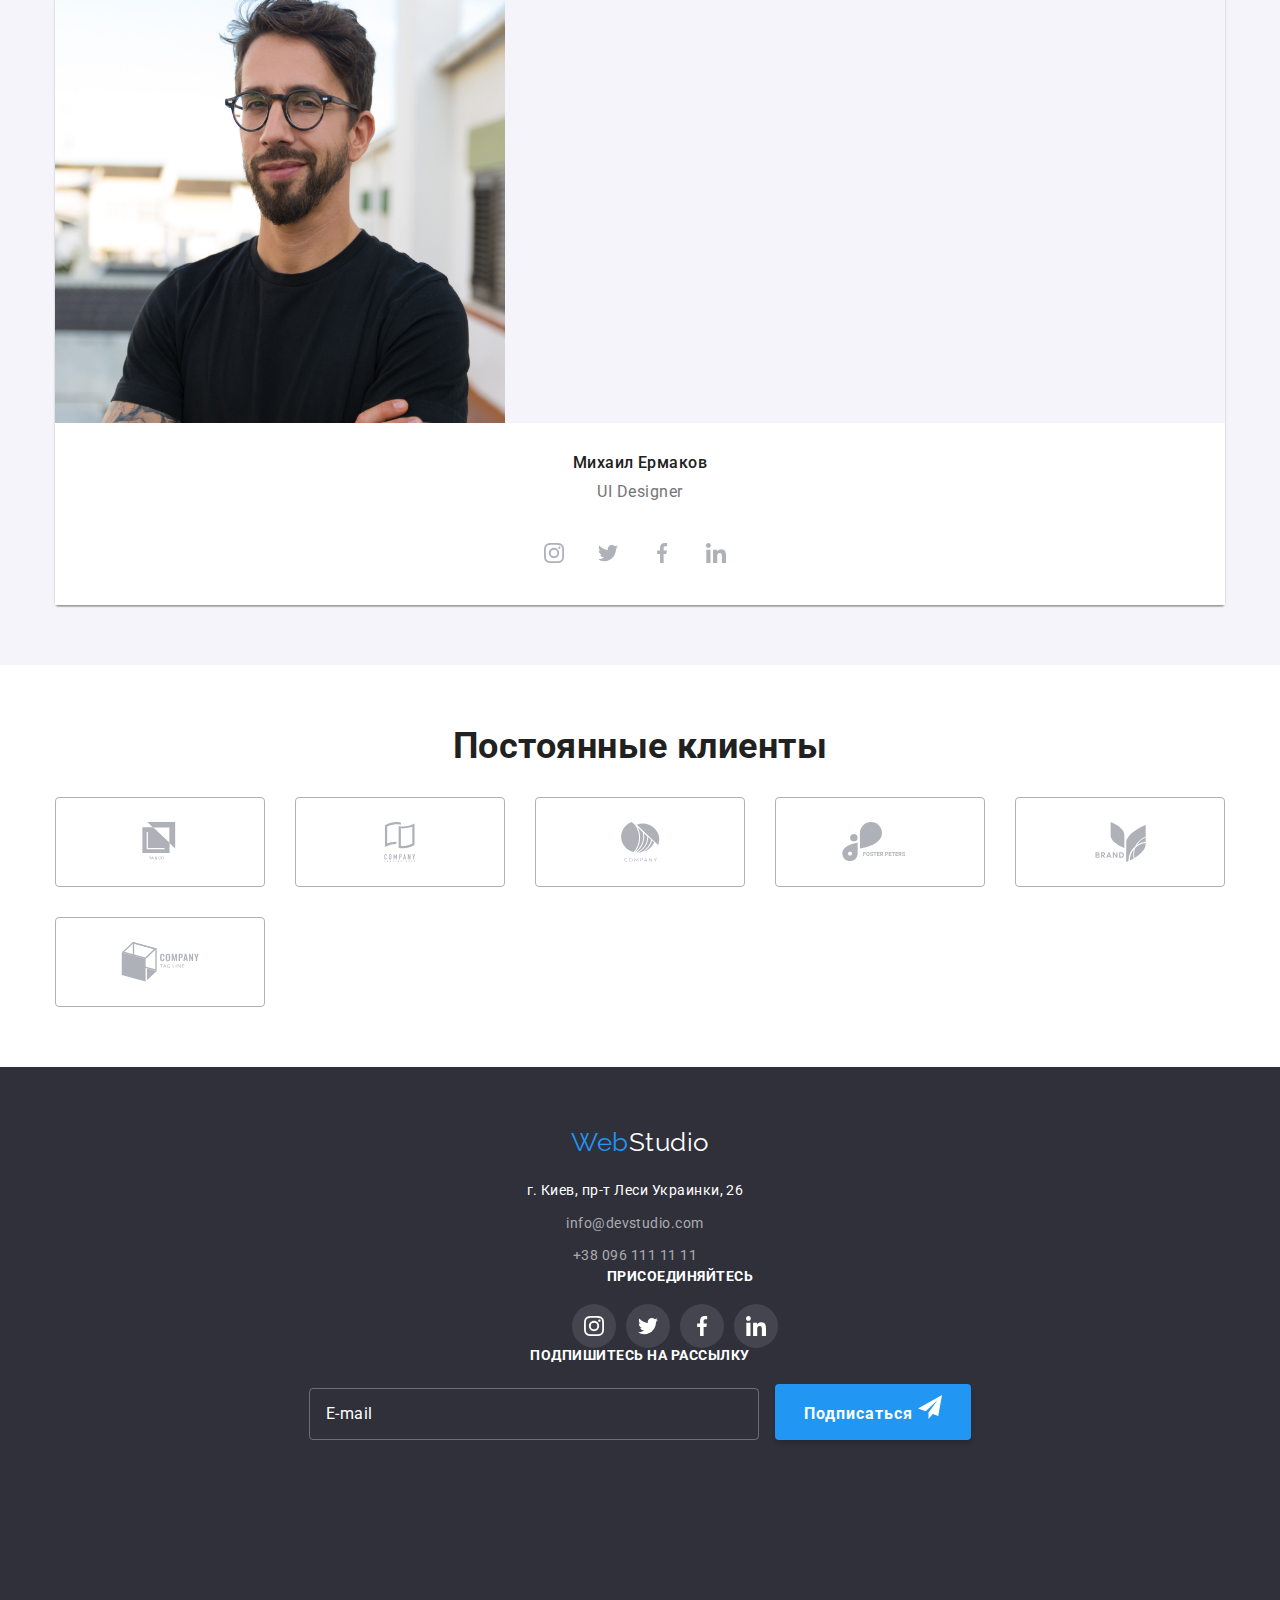
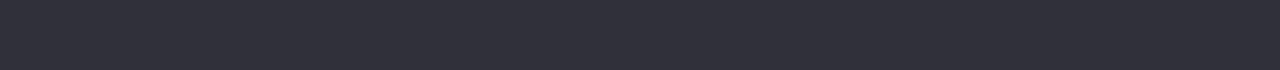
==== commit 5d0991fd: "5" ====
--- a/index.html
+++ b/index.html
@@ -142,9 +142,7 @@
                     <h2 class="section-team-title">Наша команда</h2>
                     <ul class="team-list"> 
                         <li class="team-list-link">
-                            <img src="images/img1.jpg" alt="Игорь Демьяненко"
-                            width="270"
-                            height="260">
+                            <img class="section-team__img" src="images/img1.jpg" alt="Игорь Демьяненко">
                             <div class="team-title-info" >
                                 <h3 class="team-title-name">Игорь Демьяненко</h3>
                                 <p class="team-title-skills">
@@ -183,9 +181,7 @@
                             </div>
                         </li>
                         <li class="team-list-link">
-                            <img src="images/img2.jpg" alt="Ольга Репина"
-                            width="270"
-                            height="260">
+                            <img class="section-team__img" src="images/img2.jpg" alt="Ольга Репина">
                             <div class="team-title-info" >
                                 <h3 class="team-title-name">Ольга Репина</h3>
                                 <p class="team-title-skills">
@@ -224,9 +220,9 @@
                             </div>
                         </li>
                         <li class="team-list-link">
-                            <img src="images/img3.jpg" alt="Николай Тарасов"
-                            width="270"
-                            height="260">
+                            <img class="section-team__img" src="images/img3.jpg" alt="Николай Тарасов"
+                            width="450"
+                            height="460">
                             <div class="team-title-info" >
                                 <h3 class="team-title-name">Николай Тарасов</h3>
                                 <p class="team-title-skills">
@@ -265,9 +261,9 @@
                             </div>
                         </li>
                         <li class="team-list-link">
-                            <img src="images/img4.jpg" alt="Михаил Ермаков"
-                            width="270"
-                            height="260">
+                            <img class="section-team__img" src="images/img4.jpg" alt="Михаил Ермаков"
+                            width="450"
+                            height="460">
                             <div class="team-title-info">
                                 <h3 class="team-title-name">Михаил Ермаков</h3>
                                 <p class="team-title-skills">
--- a/css/main.min.css
+++ b/css/main.min.css
@@ -1,2 +1,2 @@
-:root{--primary-texst-color: rgba(117, 117, 117, 1);--title-texst-color: #212121;--accent-color: #2196F3;--primary-white-color: #FFFFFF;--primary-background-color: #e5e5e5;--icon-color: #AFB1B8;--timing-function: 250ms cubic-bezier(0.4, 0, 0.2, 1)}:root{-moz-tab-size:4;tab-size:4}h1,h2,h3,h4,p,ul{margin:0px;padding:0px}body{font-family:Roboto, sans-serif;letter-spacing:0.03em;margin:0}main{background-color:var(--primary-white-color)}ul{padding-inline-start:0px}li{list-style-type:none}a{text-decoration:none;transition:var(--timing-function)}.container{margin-left:auto;margin-right:auto;width:1200px;border:none}.site-nav{display:flex;align-items:center}.site-nav .item{outline:1px solid transparent}.site-nav .item+.item{margin-left:50px}.site-nav-list{display:flex;margin-left:93px}.site-nav-list-address{display:flex;margin-left:auto}.header{border-bottom:1px solid #ECECEC;background-color:var(--primary-white-color)}.header .line{height:0px;left:0px;top:80px;border:1px solid #ECECEC}.site-nav-link{display:block;color:var(--title-texst-color);font-weight:500;font-size:14px;line-height:16px;letter-spacing:0.02em;padding-top:32px;padding-bottom:32px}.site-nav-link:hover,.site-nav-link:focus{color:var(--accent-color)}.site-nav-link.mail{display:flex;align-items:center;font-style:normal;color:var(--primary-texst-color)}.site-nav-link.mail:hover,.site-nav-link.mail:focus{color:var(--accent-color)}.site-nav-link.number{display:flex;align-items:center;font-style:normal;color:var(--primary-text-color);fill:var(--title-texst-color)}.site-nav-link.number:hover,.site-nav-link.number:focus{color:var(--accent-color)}.mail-svg{fill:currentColor;margin-right:10px}.number-svg{fill:currentColor;margin-right:10px}.current::after{content:'';transform:translateY(33px);left:0;bottom:0px;display:block;width:100%;height:4px;border-radius:2px;background-color:var(--accent-color)}.current{color:var(--accent-color)}.hero-title{color:var(--primary-white-color);font-weight:900;font-size:44px;line-height:1.36;text-transform:uppercase}.hero{background-color:#2F303A;background-image:linear-gradient(rgba(47,48,58,0.4), rgba(47,48,58,0.4)),url("../images/hero.jpg");background-repeat:no-repeat;background-size:cover;border:1px solid transparent;min-height:600px;padding-top:200px}.container.hero-box{text-align:center}.button-one{display:inline-block;padding:10px 32px;border-radius:4px;text-align:center;min-width:200px;height:50px;margin-top:30px;color:var(--primary-white-color);background-color:var(--accent-color);font-weight:500;font-size:16px;line-height:1.62;border:none;border-radius:4px;cursor:pointer;box-shadow:0px 4px 4px rgba(0,0,0,0.15)}.button-one:hover,.button-one:focus{color:var(--primary-white-color);background-color:var(--accent-color)}.footer-box{margin-left:auto}.footer-form{margin-left:93px}.footer-form input::placeholder{font-weight:400;font-size:16px;color:var(--primary-white-color)}.footer-form-paragraph{font-weight:700;font-size:14px;line-height:1.14;text-transform:uppercase;font-style:normal;font-weight:bold;color:var(--primary-white-color);margin-bottom:20px}.e-mail{line-height:1.25;letter-spacing:0.03em;width:358px;padding-top:15px;padding-bottom:15px;padding-left:16px;border:1px solid rgba(255,255,255,0.3);border-radius:4px;background-color:transparent;margin-right:12px}.footer-form-button{display:inline-flex;align-items:center;font-weight:bold;font-size:16px;line-height:1.88;text-align:center;letter-spacing:0.06em;color:var(--primary-white-color);background-color:var(--accent-color);box-shadow:0px 4px 4px rgba(0,0,0,0.15);border-radius:4px;border:1px solid transparent;padding:10px 28px}.footer-form-icon{margin-left:10px}html{line-height:1.15;-webkit-text-size-adjust:100%}*,::after,::before{box-sizing:border-box}.footer{background:#2F303A;height:252px;padding-top:60px;padding-bottom:60px}.footer.logo{font-family:Raleway;font-style:normal}.footer-list-address{margin-top:20px;margin-right:10px}.footer-address{margin-top:9px}.footer-list-link{font-family:Roboto;font-style:normal;font-weight:400;font-style:400;font-size:14px;line-height:1.71;color:rgba(255,255,255,0.6)}.footer-list-link:hover,.footer-list-link:focus{color:var(--accent-color)}.footer-list-link.address:hover,.footer-list-link.address:focus{color:var(--accent-color)}.footer-list-link.address{color:var(--primary-white-color)}.join{margin-bottom:20px;font-weight:bold;font-size:14px;line-height:16px;font-style:normal;text-transform:uppercase;color:#FFFFFF}.site-nav-link.number:hover,.site-nav-link.number:focus{color:var(--accent-color)}.site-nav-link.number{color:#757575}.address-icon{display:flex;align-items:baseline;justify-content:flex-start}.svg-icon{display:flex}.svg-list-icon{width:20px;height:20px}.address-box{flex-direction:column-reverse;margin-left:80px}.svg-list-link{margin-right:10px;width:44px;height:44px}.svg-list-item{align-items:center;justify-content:center;display:inline-flex;padding:12px;width:44px;height:44px;background-color:rgba(255,255,255,0.1);border-radius:50%;fill:var(--primary-white-color)}.svg-list-item:hover,.svg-list-item:focus{color:var(--primary-white-color);background-color:var(--accent-color)}.section-customers-title{margin-bottom:50px;font-weight:bold;font-size:36px;line-height:1.17;text-align:center;color:var(--title-texst-color)}.customers-list-link{align-items:center;justify-content:center;display:inline-flex;box-sizing:border-box;border-radius:4px;cursor:pointer}.customers-list-item{display:flex;justify-content:center;align-items:center;width:170px;height:90px;border:1px solid var(--icon-color);fill:#AFB1B8;background-color:#fff;color:var(--icon-color);border-radius:4px}.customers-list-item:hover,.customers-list-item:focus{border-color:var(--accent-color);color:var(--accent-color)}.customers-svg{height:40px;fill:currentColor}.customers-list{display:flex;justify-content:space-between}.customers-list .customers-list-link+.customers-list-link{margin-left:30px}.customers{padding-top:94px;padding-bottom:94px}.section-images-title{font-weight:bold;font-size:36px;line-height:1.17;text-align:center;color:var(--title-texst-color);padding-bottom:50px}.activity-list{display:flex;flex-wrap:wrap;justify-content:space-between}.image-list .section-images-link+.section-images-link{margin-right:30px}.section-images{padding-bottom:94px}.section-images-link{position:relative}.position{display:block;position:absolute;width:100%;height:70px;left:0px;bottom:0px;align-items:center;text-transform:uppercase;position:absolute;padding-top:27px;padding-bottom:27px;font-style:normal;font-weight:bold;font-size:14px;line-height:1.14;text-align:center;text-transform:uppercase;color:var(--primary-white-color);background:rgba(47,48,58,0.8)}.section-skills__background{padding:25px 100px;margin-bottom:30px;background-color:#F5F4FA}.section-title{color:var(--title-texst-color);font-weight:700;font-size:14px;line-height:16px;text-transform:uppercase;margin-bottom:10px}.feature-list{display:flex;flex-wrap:wrap;justify-content:space-between}.text{width:270px;height:72px}.feature-list .text{font-style:400;font-size:14px;line-height:1.71;color:var(--primary-texst-color)}.item:nth-child(n+2){margin-left:30px}.container .feature-item .item+.item{margin-left:30}.section-skills{padding-top:94px;padding-bottom:94px;background-color:var(--primary-white-color)}.section-team{background-color:#F5F4FA;padding-top:94px;padding-bottom:94px}.section-team-title{font-weight:bold;font-size:36px;line-height:1.17;text-align:center;color:var(--title-texst-color)}.team-list{display:flex;flex-wrap:wrap;justify-content:space-between;padding-top:50px}.team-title-name{font-weight:500;font-size:16px;line-height:19px;color:var(--title-texst-color);padding-top:30px;padding-bottom:10px}.team-title-skills{font-weight:400;font-size:16px;line-height:19px;color:var(--primary-texst-color);padding-bottom:30px}.team-title-info{background-color:var(--primary-white-color);text-align:center;min-width:108px;align-items:center}.team-list .team-list-link+.team-list-link{margin-left:30px}.team-list-link{box-shadow:0px 1px 3px rgba(0,0,0,0.12),0px 1px 1px rgba(0,0,0,0.14),0px 2px 1px rgba(0,0,0,0.2);border-radius:0px 0px 4px 4px}.team-icon{align-items:center;justify-content:center;display:inline-flex;padding-bottom:30px}.team-icon.team{--icon-color: currentColor}.svg-list-item.team{fill:var(--icon-color)}.svg-list-item.team:hover,.svg-list-item.team:focus{background-color:var(--accent-color);fill:var(--primary-white-color)}.force-name{font-weight:700;font-size:18px;line-height:2;letter-spacing:0.06em;color:var(--title-texst-color)}.force-text{font-weight:400;font-size:16px;line-height:1.875;letter-spacing:0.03em;color:var(--primary-texst-color);margin-top:4px}.flex-container{display:flex;flex-wrap:wrap;justify-content:space-between}.portfolio-info{background-color:var(--primary-white-color);padding-top:20px;padding-bottom:20px;padding-left:24px;padding-right:24px}img{display:block}.flex-element{width:370px;margin-bottom:30px;border:1px solid #eeeeee}.flex-element:nth-child(3n){margin-right:0px}.portfolio-list{display:flex;flex-direction:column;background:#FFFFFF;box-sizing:border-box;margin-top:30px}.portfolio-list:hover,.portfolio-list:focus{box-shadow:0px 1px 1px rgba(0,0,0,0.12),0px 4px 4px rgba(0,0,0,0.06),1px 4px 6px rgba(0,0,0,0.16)}.portfolio-list:nth-child(-n+3){margin-top:0}.portfolio-list:hover .position-portfolio,.portfolio-list:focus .position-portfolio{opacity:1;transform:translateY(0)}.flex-container:nth-last-child(-n+3){margin-bottom:0px}.portfolio-card{position:relative;overflow:hidden}.position-portfolio{content:'';display:block;position:absolute;width:100%;height:100%;left:0px;bottom:0px;align-items:center;opacity:0;padding-left:23px;padding-right:23px;padding-top:63px;padding-bottom:63px;font-style:normal;font-weight:normal;font-size:18px;line-height:1.555;color:var(--primary-white-color);background:rgba(33,150,243,0.9);transition:var(--timing-function);overflow:hidden;transform:translateY(100%)}.line-button{display:flex;justify-content:center;margin-top:94px;margin-bottom:50px}.button.primary.secondary{display:inline-block;padding:6px 22px;border-radius:4px;background-color:#f5f4fa;color:var(--title-texst-color);border:transparent;text-align:center;margin-left:8px;border:none;border-radius:4px;font-family:Roboto;font-style:normal;font-weight:500;font-size:16px;line-height:1.62;cursor:pointer;transition:var(--timing-function)}.button.primary:hover,.button.primary:focus{color:var(--primary-white-color);background-color:var(--accent-color)}.is-hidden{visibility:hidden;opacity:0;pointer-events:none}.modal{position:absolute;top:50%;left:50%;transform:translate(-50%, -50%);width:528px;min-height:581px;background-color:var(--primary-white-color);border-radius:4px;animation-duration:1000ms;animation-iteration-count:1;animation-iteration-count:1}.close-btn{position:absolute;top:8px;right:8px;bottom:8px;width:30px;height:30px;background-color:var(--primary-white-color);border:1px solid rgba(0,0,0,0.1);border-radius:50%}.close-btn:hover .close-icon,.close-btn:hover .close-icon{fill:var(--accent-color)}.close-icon{position:absolute;top:50%;left:50%;transform:translate(-50%, -50%);fill:#000000;transition:var(--timing-function)}.modal-title{font-style:normal;font-weight:bold;font-size:20px;line-height:23px;text-align:center;margin-bottom:12px}.form{padding:40px}.form-input{width:100%;padding:12px 16px;border:1px solid rgba(33,33,33,0.2);border-radius:4px;resize:none;margin:0;font:inherit;padding-left:42px}.form-input.comment{width:100%;padding:12px 16px;border:1px solid rgba(33,33,33,0.2);border-radius:4px;resize:none;margin:0;font:inherit}.form-input:focus+.form-label,.form-input:not(:placeholder-shown)+.form-label{transform:translateY(-50px)}.form-input:focus,.form-input:hover{outline:none;border-color:var(--accent-color);transition:var(--timing-function)}.form-input:hover+.form-svg,.form-input:focus+.form-svg{fill:var(--accent-color);transition:var(--timing-function)}.button-one.form-button{display:block;margin:auto}.form-lable{font-weight:normal;font-size:12px;line-height:1.16;color:#757575;margin-left:5px;cursor:pointer}.form-lable.check{font-weight:normal;font-size:12px;line-height:1.16;color:#757575}.conditions{text-decoration-skip-ink:none;font-size:12px;line-height:1.71;color:var(--accent-color);text-decoration:underline;display:inline-block}.form-label-checkbox{text-align:center;padding-top:25px;padding-bottom:30px}.form-svg{position:absolute;left:15px;top:33%}.form-lable-svg{position:relative;display:block;margin-top:4px;margin-bottom:10px}.logo{color:var(--title-texst-color);width:145px;height:31px;left:215px;top:24px;font-family:Raleway;font-size:26px;line-height:1.2;font-style:normal}.logo-accent{color:var(--accent-color)}.footer-logo{color:var(--primary-white-color)}.backdrop{position:fixed;cursor:not-allowed;left:0;top:0;width:100%;height:100%;background-color:rgba(0,0,0,0.5);transition:1000ms cubic-bezier(0.4, 0, 0.2, 1);z-index:100}
+:root{--primary-texst-color: rgba(117, 117, 117, 1);--title-texst-color: #212121;--accent-color: #2196F3;--primary-white-color: #FFFFFF;--primary-background-color: #e5e5e5;--icon-color: #AFB1B8;--timing-function: 250ms cubic-bezier(0.4, 0, 0.2, 1)}:root{-moz-tab-size:4;tab-size:4}h1,h2,h3,h4,p,ul{margin:0px;padding:0px}body{font-family:Roboto, sans-serif;letter-spacing:0.03em;margin:0}body.modal-open{overflow:hidden}main{background-color:var(--primary-white-color)}ul{padding-inline-start:0px}li{list-style-type:none}a{text-decoration:none;transition:var(--timing-function)}img{display:block;max-width:100%;height:auto}.container{padding-left:15px;padding-right:15px;margin-left:auto;margin-right:auto;border:none}@media screen and (min-width: 480px){.container{width:480px}}@media screen and (min-width: 768px){.container{width:768px}}@media screen and (min-width: 1200px){.container{width:1200px}}.site-nav{align-items:center}.site-nav .item{outline:1px solid transparent}.header{border-bottom:1px solid #ECECEC;background-color:var(--primary-white-color)}.header .line{height:0px;left:0px;top:80px;border:1px solid #ECECEC}.site-nav-link{display:block;color:var(--title-texst-color);font-weight:500;font-size:14px;line-height:16px;letter-spacing:0.02em}.site-nav-link:hover,.site-nav-link:focus{color:var(--accent-color)}.site-nav-link.mail{align-items:center;font-style:normal;color:var(--primary-texst-color)}.site-nav-link.mail:hover,.site-nav-link.mail:focus{color:var(--accent-color)}.site-nav-link.number{align-items:center;font-style:normal;color:var(--primary-text-color);fill:var(--title-texst-color)}.site-nav-link.number:hover,.site-nav-link.number:focus{color:var(--accent-color)}.mail-svg{fill:currentColor}.number-svg{fill:currentColor}.current::after{content:'';transform:translateY(33px);left:0;bottom:0px;display:block;width:100%;height:4px;border-radius:2px;background-color:var(--accent-color)}.current{color:var(--accent-color)}@media screen and (max-width: 767px){.menu-container{display:none;position:absolute;top:100%;left:0;width:100%}.menu-container.is-open{display:block}}.mobile-menu{position:fixed;top:0;left:0;width:100%;height:100%;background-color:#000;z-index:999;transform:translateX(-100%);transition:transform 500ms li}.mobile-menu.is-open{transform:translateX(0)}.mobile-menu.content{height:100%;background-color:#fff;width:70%}.hero-title{color:var(--primary-white-color);font-weight:900;text-transform:uppercase;padding-top:118px;padding-bottom:30px;font-size:24px;line-height:1.61}@media screen and (min-width: 1200px){.hero-title{font-size:44px;line-height:1.36}}.hero{background-color:#2F303A;background-image:linear-gradient(rgba(47,48,58,0.4), rgba(47,48,58,0.4)),url("../images/hero.jpg");background-repeat:no-repeat;background-size:cover;border:1px solid transparent;min-height:400px}.container.hero-box{text-align:center}.button-one{display:inline-block;padding:10px 32px;margin-bottom:118px;border-radius:4px;text-align:center;height:50px;color:var(--primary-white-color);background-color:var(--accent-color);font-weight:500;font-size:16px;line-height:1.62;border:none;border-radius:4px;cursor:pointer;box-shadow:0px 4px 4px rgba(0,0,0,0.15)}.button-one:hover,.button-one:focus{color:var(--primary-white-color);background-color:var(--accent-color)}.footer-form input::placeholder{font-weight:400;font-size:16px;color:var(--primary-white-color)}.footer-form-paragraph{font-weight:700;font-size:14px;line-height:1.14;text-transform:uppercase;font-style:normal;font-weight:bold;color:var(--primary-white-color);margin-bottom:20px}.e-mail{line-height:1.25;letter-spacing:0.03em;padding-top:15px;padding-bottom:15px;padding-left:16px;border:1px solid rgba(255,255,255,0.3);border-radius:4px;background-color:transparent;margin-right:12px;width:450px}.footer-form-button{align-items:center;font-weight:bold;font-size:16px;line-height:1.88;text-align:center;letter-spacing:0.06em;color:var(--primary-white-color);background-color:var(--accent-color);box-shadow:0px 4px 4px rgba(0,0,0,0.15);border-radius:4px;border:1px solid transparent;padding:10px 28px}@media screen and (max-width: 767px){.footer-form-button{margin-top:20px}}html{line-height:1.15;-webkit-text-size-adjust:100%}*,::after,::before{box-sizing:border-box}.footer{background:#2F303A;height:603px;text-align:center;padding-top:60px;padding-bottom:60px}.footer.logo{font-family:Raleway;font-style:normal}.footer-list-address{margin-top:20px;margin-right:10px}.footer-address{margin-top:9px}.footer-list-link{font-family:Roboto;font-style:normal;font-weight:400;font-style:400;font-size:14px;line-height:1.71;color:rgba(255,255,255,0.6)}.footer-list-link:hover,.footer-list-link:focus{color:var(--accent-color)}.footer-list-link.address:hover,.footer-list-link.address:focus{color:var(--accent-color)}.footer-list-link.address{color:var(--primary-white-color)}.join{margin-bottom:20px;font-weight:bold;font-size:14px;line-height:16px;font-style:normal;text-transform:uppercase;color:#FFFFFF}.site-nav-link.number:hover,.site-nav-link.number:focus{color:var(--accent-color)}.site-nav-link.number{color:#757575}.address-icon{align-items:baseline;justify-content:flex-start}.svg-icon{display:flex;justify-content:center}.svg-list-icon{width:20px;height:20px}@media screen and (max-width: 767px){.address-box{margin-top:60px;margin-bottom:60px}}@media screen and (min-width: 1200px){.address-box{flex-direction:column-reverse;margin-left:80px}}s .svg-list-link{width:44px;height:44px}.svg-list-item{align-items:center;justify-content:center;display:inline-flex;padding:12px;margin-right:10px;width:44px;height:44px;background-color:rgba(255,255,255,0.1);border-radius:50%;fill:var(--primary-white-color)}.svg-list-item:hover,.svg-list-item:focus{color:var(--primary-white-color);background-color:var(--accent-color)}.customers{padding-top:60px;padding-bottom:60px}.section-customers-title{margin-bottom:30px;font-weight:bold;font-size:36px;line-height:1.17;text-align:center;color:var(--title-texst-color)}.customers-list-link{align-items:center;justify-content:center;display:inline-flex;box-sizing:border-box;border-radius:4px;cursor:pointer}.customers-list-item{display:flex;justify-content:center;align-items:center;width:210px;height:90px;border:1px solid var(--icon-color);fill:#AFB1B8;background-color:#fff;color:var(--icon-color);border-radius:4px}.customers-list-item:hover,.customers-list-item:focus{border-color:var(--accent-color);color:var(--accent-color)}.customers-svg{height:40px;fill:currentColor}.customers-list{display:flex;flex-wrap:wrap}@media screen and (max-width: 1600px){.customers-list{margin-left:-30px;margin-bottom:-30px}}@media screen and (max-width: 1600px){.customers-list-link{margin-left:30px;margin-bottom:30px}}@media screen and (max-width: 767px){.section-images{display:none}}.section-images-title{font-weight:bold;font-size:36px;line-height:1.17;text-align:center;color:var(--title-texst-color);padding-bottom:50px}.section-images-link{position:relative}.position{display:block;position:absolute;width:100%;left:0px;bottom:0px;align-items:center;text-transform:uppercase;position:absolute;font-style:normal;font-weight:bold;font-size:14px;line-height:1.14;text-align:center;text-transform:uppercase;color:var(--primary-white-color);background:rgba(47,48,58,0.8)}.section-skills__background{display:flex;justify-content:center;padding:25px 100px;background-color:#F5F4FA}.section-title{color:var(--title-texst-color);font-weight:700;font-size:14px;line-height:16px;text-transform:uppercase;text-align:center;padding-top:30px}.feature-list{display:flex;flex-wrap:wrap;justify-content:space-between}.text{padding-top:10px}@media screen and (max-width: 767px){.text{height:50px}}@media screen and (min-width: 768px){.text{height:75px}}.feature-list .text{font-style:400;font-size:14px;line-height:1.71;color:var(--primary-texst-color)}@media screen and (max-width: 767px){.item:not(:last-child){margin-bottom:30px}}.section-skills{padding-top:60px;padding-bottom:60px;background-color:var(--primary-white-color)}.section-team{background-color:#F5F4FA}.section-team-title{font-weight:bold;font-size:36px;line-height:1.17;text-align:center;color:var(--title-texst-color);padding-top:60px}.team-list{justify-content:space-between;padding-bottom:60px}.team-title-name{font-weight:500;font-size:16px;line-height:19px;color:var(--title-texst-color);padding-top:30px;padding-bottom:10px}.team-title-skills{font-weight:400;font-size:16px;line-height:19px;color:var(--primary-texst-color);padding-bottom:30px}.team-title-info{background-color:var(--primary-white-color);text-align:center;align-items:center}.team-list-link{box-shadow:0px 1px 3px rgba(0,0,0,0.12),0px 1px 1px rgba(0,0,0,0.14),0px 2px 1px rgba(0,0,0,0.2);border-radius:0px 0px 4px 4px;margin-top:30px}.team-icon{justify-content:center;display:flex;padding-bottom:30px}.team-icon.team{--icon-color: currentColor}.svg-list-item.team{fill:var(--icon-color)}.svg-list-item.team:hover,.svg-list-item.team:focus{background-color:var(--accent-color);fill:var(--primary-white-color)}.section-team__img{width:450px;height:460px}.force-name{font-weight:700;font-size:18px;line-height:2;letter-spacing:0.06em;color:var(--title-texst-color)}.force-text{font-weight:400;font-size:16px;line-height:1.875;letter-spacing:0.03em;color:var(--primary-texst-color)}.portfolio-info{background-color:var(--primary-white-color);padding-top:20px;padding-bottom:20px;padding-left:24px;padding-right:24px}img{display:block}.flex-element{border:1px solid #eeeeee}.portfolio-list{background:#FFFFFF;box-sizing:border-box}.portfolio-list:hover,.portfolio-list:focus{box-shadow:0px 1px 1px rgba(0,0,0,0.12),0px 4px 4px rgba(0,0,0,0.06),1px 4px 6px rgba(0,0,0,0.16)}.portfolio-list:hover .position-portfolio,.portfolio-list:focus .position-portfolio{opacity:1;transform:translateY(0)}.portfolio-card{position:relative;overflow:hidden}.position-portfolio{content:'';display:block;position:absolute;width:100%;height:100%;left:0px;bottom:0px;align-items:center;opacity:0;font-style:normal;font-weight:normal;font-size:18px;line-height:1.555;color:var(--primary-white-color);background:rgba(33,150,243,0.9);transition:var(--timing-function);overflow:hidden;transform:translateY(100%)}.line-button{justify-content:center}.button.primary.secondary{display:inline-block;padding:6px 22px;border-radius:4px;background-color:#f5f4fa;color:var(--title-texst-color);border:transparent;text-align:center;border:none;border-radius:4px;font-family:Roboto;font-style:normal;font-weight:500;font-size:16px;line-height:1.62;cursor:pointer;transition:var(--timing-function)}.button.primary:hover,.button.primary:focus{color:var(--primary-white-color);background-color:var(--accent-color)}.is-hidden{visibility:hidden;opacity:0;pointer-events:none}.modal{position:absolute;top:50%;left:50%;transform:translate(-50%, -50%);margin-top:93px;margin-right:15px;width:450px;min-height:609px;background-color:var(--primary-white-color);border-radius:4px;animation-duration:1000ms;animation-iteration-count:1;animation-iteration-count:1}.close-btn{position:absolute;top:8px;right:8px;bottom:8px;width:30px;height:30px;background-color:var(--primary-white-color);border:1px solid rgba(0,0,0,0.1);border-radius:50%}.close-btn:hover .close-icon,.close-btn:hover .close-icon{fill:var(--accent-color)}.close-icon{position:absolute;top:50%;left:50%;transform:translate(-50%, -50%);fill:#000000;transition:var(--timing-function)}.modal-title{font-style:normal;font-weight:bold;font-size:20px;line-height:23px;text-align:center;margin-bottom:12px}.form{padding:40px}.form-input{width:100%;padding:12px 16px;border:1px solid rgba(33,33,33,0.2);border-radius:4px;resize:none;margin:0;font:inherit;padding-left:42px}.form-input.comment{width:100%;padding:12px 16px;border:1px solid rgba(33,33,33,0.2);border-radius:4px;resize:none;margin:0;font:inherit}.form-input:focus+.form-label,.form-input:not(:placeholder-shown)+.form-label{transform:translateY(-50px)}.form-input:focus,.form-input:hover{outline:none;border-color:var(--accent-color);transition:var(--timing-function)}.form-input:hover+.form-svg,.form-input:focus+.form-svg{fill:var(--accent-color);transition:var(--timing-function)}.button-one.form-button{display:block;margin:auto}.form-lable{font-weight:normal;font-size:12px;line-height:1.16;color:#757575;margin-left:5px;cursor:pointer}.form-lable.check{font-weight:normal;font-size:12px;line-height:1.16;color:#757575}.conditions{text-decoration-skip-ink:none;font-size:12px;line-height:1.71;color:var(--accent-color);text-decoration:underline;display:inline-block}.form-label-checkbox{text-align:center;padding-top:25px;padding-bottom:30px}.form-svg{position:absolute;left:15px;top:33%}.form-lable-svg{position:relative;display:block;margin-top:4px;margin-bottom:10px}.logo{color:var(--title-texst-color);width:145px;height:31px;left:215px;top:24px;font-family:Raleway;font-size:26px;line-height:1.2;font-style:normal}.logo-accent{color:var(--accent-color)}.footer-logo{color:var(--primary-white-color)}.backdrop{position:fixed;cursor:not-allowed;left:0;top:0;width:100%;height:100%;background-color:rgba(0,0,0,0.5);transition:1000ms cubic-bezier(0.4, 0, 0.2, 1);z-index:100;overflow-y:scroll}
 /*# sourceMappingURL=main.min.css.map */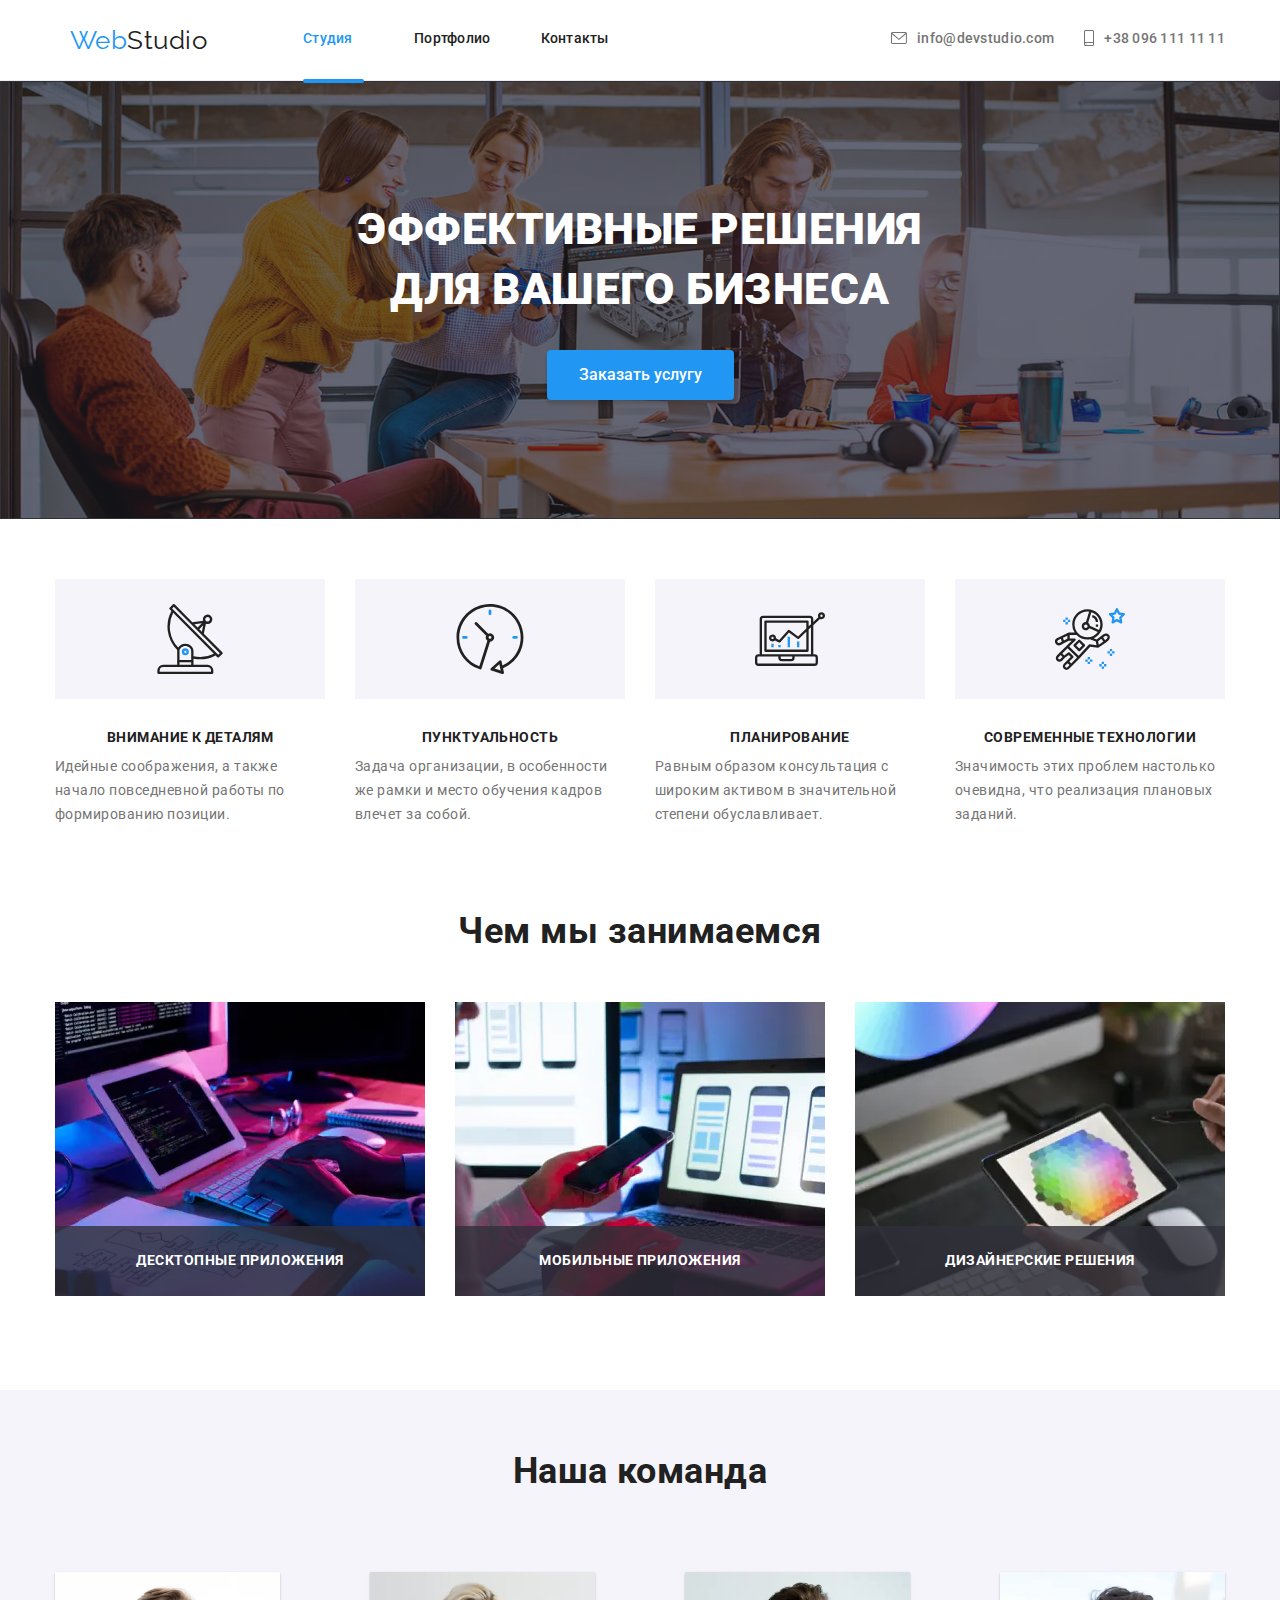
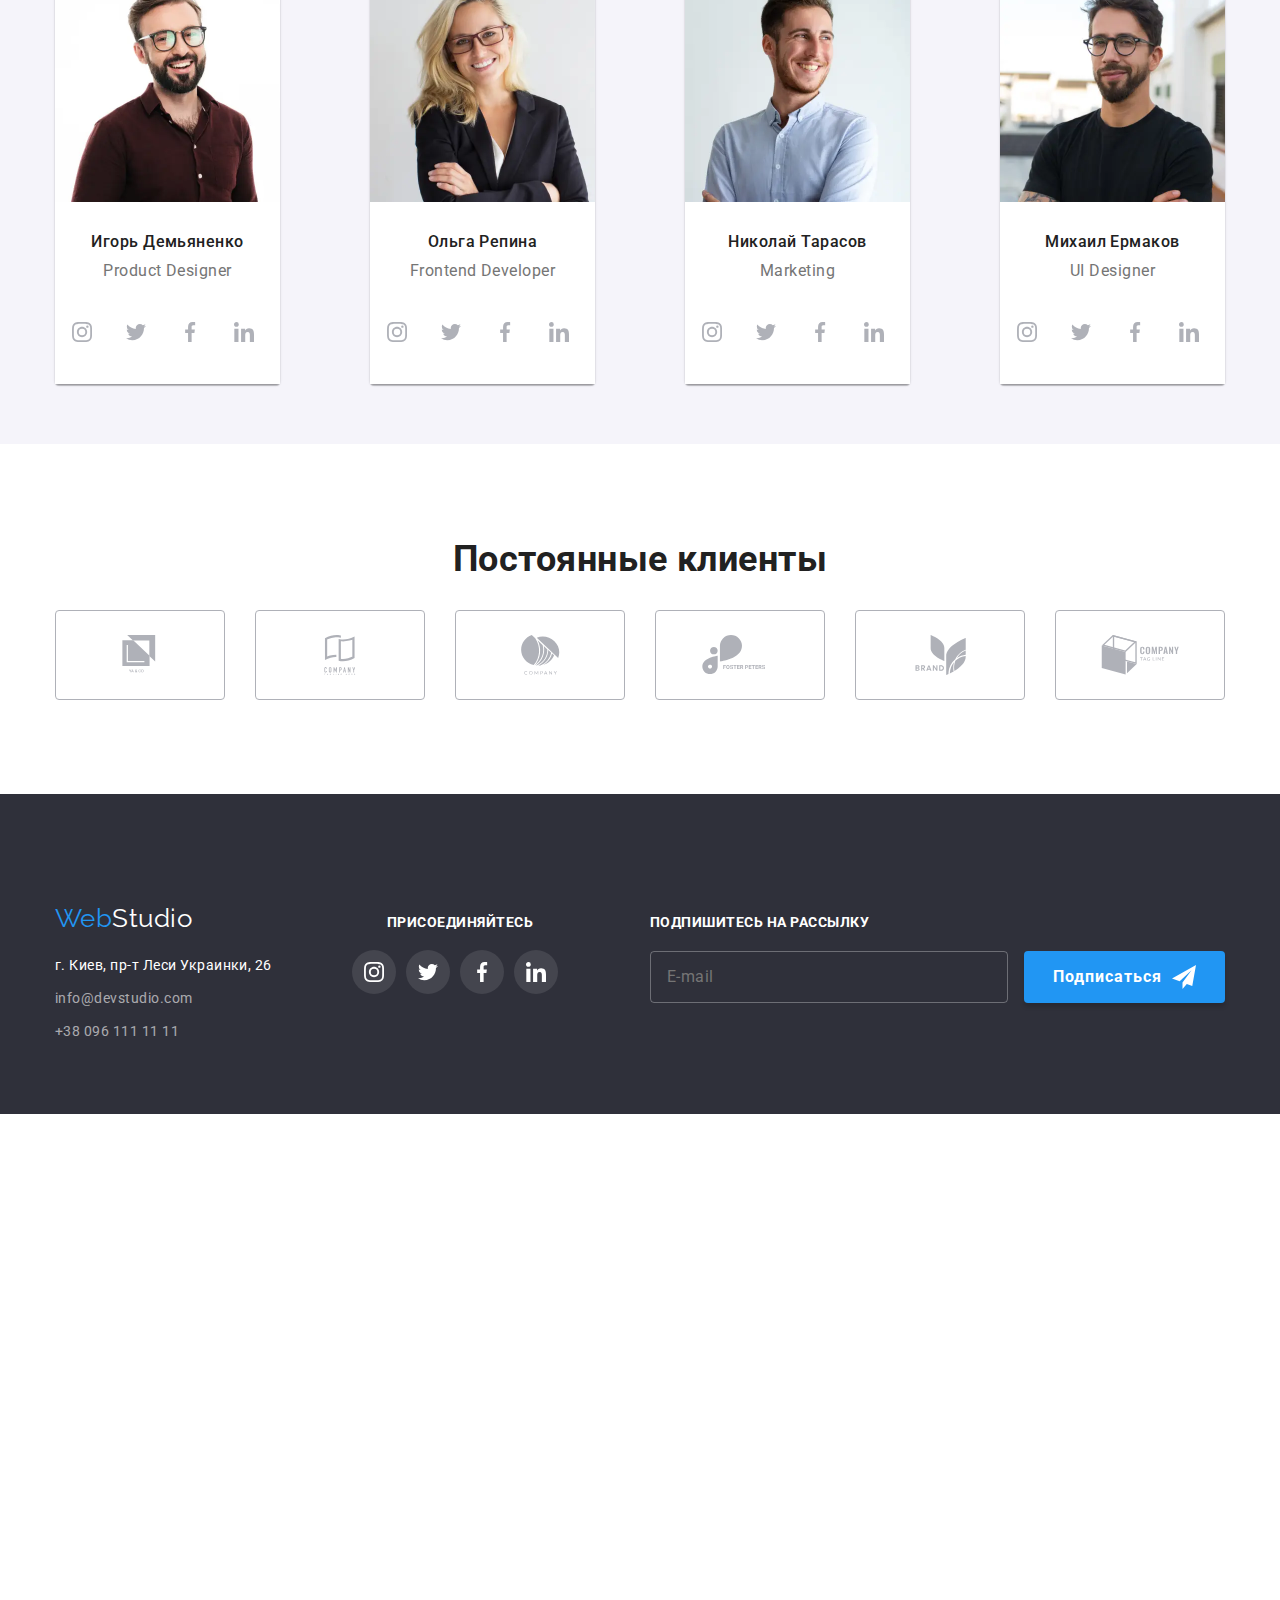
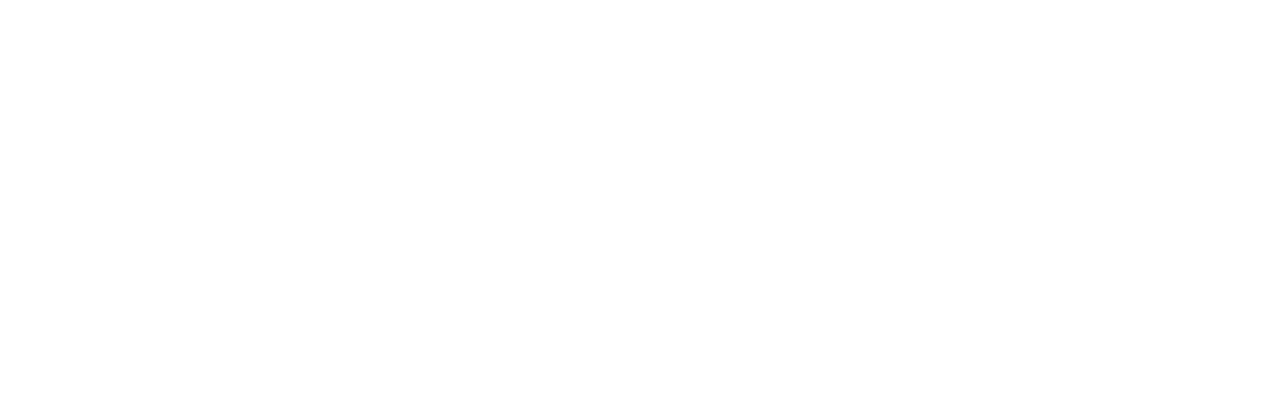
==== commit f3ed634f: "hw8" ====
--- a/index.html
+++ b/index.html
@@ -14,26 +14,35 @@
         <header class="header line">
             <div class="container">
                 <nav class="site-nav">
-                    <a href="./index.html" class="logo" aria-label="логотип сайта" lang="en"><span class="logo-accent">Web</span>Studio</a>
-                    <button class="menu-button is-open" aria-expanded="true" aria-controls="menu-container" data-menu-button>...</button>
-                    <div class="menu-container is-open" id="menu-container" data-menu>
+                    <a href="./index.html" class="heder__logo logo" aria-label="логотип сайта" lang="en"><span class="logo-accent">Web</span>Studio</a>
+                    <button type="button"
+                     class="menu-button "
+                     aria-expanded="false"
+                     aria-controls="menu-container"
+                    data-menu-button>
+                    <svg width="40" height="40" aria-label="переключатель мобильного меню">
+                        <use class="icon-cross"   href="./images/sprite.svg#icon-close_40px"></use>
+                        <use class="icon-menu"  href="./images/sprite.svg#icon-menu_40px"></use>
+                    </svg>
+                    </button>
+                    <div class="menu-container " id="menu-container" data-menu>
                         <div class="navigation">
                             <ul class="site-nav-list">
-                                <li class="item"><a href="./index.html" class="site-nav-link current">Студия</a></li>
-                                <li class="item"><a href="./portfolio.html" class="site-nav-link">Портфолио</a></li>
-                                <li class="item"><a href="" class="site-nav-link">Контакты</a></li>
+                                <li class="navigation__item"><a href="./index.html" class="site-nav-link current">Студия</a></li>
+                                <li class="navigation__item"><a href="./portfolio.html" class="site-nav-link">Портфолио</a></li>
+                                <li class="navigation__item"><a href="" class="site-nav-link">Контакты</a></li>
                             </ul>
                         </div>
                         <div class="contacts">
                             <ul class="site-nav-list-address">
-                                <li class="item">
+                                <li class="contacts__item">
                                     <a href="info@devstudio.com" class="site-nav-link mail">
                                         <svg class="mail-svg" width="16px" height="12px">
                                             <use href="./images/sprite.svg#icon-envelope-hover"></use>
                                         </svg>
                                     info@devstudio.com </a>
                                 </li>
-                                <li class="item">
+                                <li class="contacts__item">
                                     <a href="mailto:tel:+380961111111" class="site-nav-link number">
                                         <svg class="number-svg" width="10px" height="16px">
                                             <use href="./images/sprite.svg#icon-smartphone"></use>
@@ -112,26 +121,50 @@
                     <h2 class="section-images-title">Чем мы занимаемся</h2>
                     <ul class="activity-list">
                         <li class="section-images-link">
-                            <img 
-                            src="images/img.1.jpg" 
-                            alt="Десктопные приложения"
-                            width="370"
-                            height="294">
+                            <picture>
+                                <source
+                                    srcset="./images/img.1-1x.webp 1x, ./images/img.1-2x.webp"
+                                     media="(min-width: 1200px)" type="image/webp">
+                                <source 
+                                    srcset="./images/img.1-1x.jpg 1x, ./images/img.1-2x.jpg"
+                                     media="(min-width: 1200px)"> 
+                                <img 
+                                     src="./images/img.1.jpg" 
+                                     alt="Десктопные приложения">
+                                    
+                            </picture>
+                            
                             <p class="position">Десктопные приложения</p>
                         </li>
                         <li class="section-images-link">
-                            <img 
-                            src="images/img.2.jpg" 
-                            alt="Мобильные приложения"
-                            width="370"
-                            height="294">
+                            <picture>
+                                <source
+                                    srcset="./images/img.2-1x.webp 1x, ./images/img.2-2x.webp"
+                                     media="(min-width: 1200px)" type="image/webp">
+                                <source 
+                                    srcset="./images/img.2-1x.jpg 1x, ./images/img.2-2x.jpg"
+                                     media="(min-width: 1200px)">
+                                <img 
+                                     src="./images/img.2.jpg" 
+                                     alt="Мобильные приложения">
+                                    
+                            </picture>
+                            
                             <p class="position">Мобильные приложения</p>
                         </li>
                         <li class="section-images-link">
-                            <img 
-                            src="images/img.3.jpg"alt="Дизайнерские решения"
-                            width="370"
-                            height="294">
+                            <picture>
+                                <source
+                                srcset="./images/img.3-1x.webp 1x, ./images/img.3-2x.webp"
+                                 media="(min-width: 1200px)" type="image/webp">
+                            <source 
+                                srcset="./images/img.3-1x.jpg 1x, ./images/img.3-2x.jpg"
+                                 media="(min-width: 1200px)">
+                                <img 
+                                     src="./images/img.3.jpg"alt="Дизайнерские решения">
+                                    
+                            </picture>
+                            
                             <p class="position">Дизайнерские решения</p>
                         </li>
                     </ul>  
@@ -142,7 +175,30 @@
                     <h2 class="section-team-title">Наша команда</h2>
                     <ul class="team-list"> 
                         <li class="team-list-link">
-                            <img class="section-team__img" src="images/img1.jpg" alt="Игорь Демьяненко">
+                            <picture>
+                                <source 
+                                    srcset="./images/img1-1х.webp 1x, ./images/img1-1х.webp 2x"
+                                     media="(min-width: 480px)" type="image/webp">
+                                <source 
+                                    srcset="./images/img1-1х.jpg 1x, ./images/img1-2х.jpg 2x"
+                                     media="(min-width: 480px)">
+                                <source 
+                                    srcset="./images/img1-tablet-1х.webp 1x, ./images/img1-tablet-2х.webp 2x"
+                                     media="(min-width: 768px)" type="image/webp">
+                               <source 
+                                     srcset="./images/img1-tablet-1х.jpg, ./images/img1-tablet-1х.jpg 2x"
+                                      media="(min-width: 768px)">     
+                                <source 
+                                    srcset="./images/img1-desk-1x.webp 1x, ./images/img1-desk-1x.webp 2x"
+                                     media="(min-width: 1200px)" type="image/webp">
+                                <source 
+                                    srcset="./images/img1-desk-1x.jpg , ./images/img1-desk-1x.jpg 2x"
+                                     media="(min-width: 1200px)">
+                                <img class="section-team__img" 
+                                     src="./images/img1.jpg" 
+                                     alt="Игорь Демьяненко">
+                            </picture>
+                            
                             <div class="team-title-info" >
                                 <h3 class="team-title-name">Игорь Демьяненко</h3>
                                 <p class="team-title-skills">
@@ -181,7 +237,29 @@
                             </div>
                         </li>
                         <li class="team-list-link">
-                            <img class="section-team__img" src="images/img2.jpg" alt="Ольга Репина">
+                            <picture>
+                                <source 
+                                    srcset="./images/img2-1х.webp 1x, ./images/img2-1х.webp 2x"
+                                     media="(min-width: 480px)" type="image/webp">
+                                <source 
+                                    srcset="./images/img2-1х.jpg 1x, ./images/img2-2х.jpg 2x"
+                                     media="(min-width: 480px)">
+                                <source 
+                                    srcset="./images/img2-tablet-1х.webp 1x, ./images/img2-tablet-2х.webp 2x"
+                                     media="(min-width: 768px)" type="image/webp">
+                               <source 
+                                     srcset="./images/img2-tablet-1х.jpg, ./images/img2-tablet-1х.jpg 2x"
+                                      media="(min-width: 768px)">     
+                                <source 
+                                    srcset="./images/img2-desk-1x.webp 1x, ./images/img2-desk-1x.webp 2x"
+                                     media="(min-width: 1200px)" type="image/webp">
+                                <source 
+                                    srcset="./images/img1-desk-1x.jpg , ./images/img1-desk-1x.jpg 2x"
+                                     media="(min-width: 1200px)">
+                                <img class="section-team__img" 
+                                     src="./images/img2.jpg" 
+                                     alt="Игорь Демьяненко">
+                            </picture>
                             <div class="team-title-info" >
                                 <h3 class="team-title-name">Ольга Репина</h3>
                                 <p class="team-title-skills">
@@ -220,9 +298,29 @@
                             </div>
                         </li>
                         <li class="team-list-link">
-                            <img class="section-team__img" src="images/img3.jpg" alt="Николай Тарасов"
-                            width="450"
-                            height="460">
+                            <picture>
+                                <source 
+                                    srcset="./images/img3-1х.webp 1x, ./images/img3-1х.webp 2x"
+                                     media="(min-width: 480px)" type="image/webp">
+                                <source 
+                                    srcset="./images/img3-1х.jpg 1x, ./images/img3-2х.jpg 2x"
+                                     media="(min-width: 480px)">
+                                <source 
+                                    srcset="./images/img3-tablet-1х.webp 1x, ./images/img3-tablet-2х.webp 2x"
+                                     media="(min-width: 768px)" type="image/webp">
+                               <source 
+                                     srcset="./images/img3-tablet-1х.jpg, ./images/img3-tablet-1х.jpg 2x"
+                                      media="(min-width: 768px)">     
+                                <source 
+                                    srcset="./images/img3-desk-1x.webp 1x, ./images/img3-desk-1x.webp 2x"
+                                     media="(min-width: 1200px)" type="image/webp">
+                                <source 
+                                    srcset="./images/img3-desk-1x.jpg , ./images/img3-desk-1x.jpg 2x"
+                                     media="(min-width: 1200px)">
+                                <img class="section-team__img" 
+                                     src="./images/img3.jpg" 
+                                     alt="Игорь Демьяненко">
+                            </picture>
                             <div class="team-title-info" >
                                 <h3 class="team-title-name">Николай Тарасов</h3>
                                 <p class="team-title-skills">
@@ -260,10 +358,30 @@
                                 </ul>
                             </div>
                         </li>
-                        <li class="team-list-link">
-                            <img class="section-team__img" src="images/img4.jpg" alt="Михаил Ермаков"
-                            width="450"
-                            height="460">
+                        <li  class="team-list-link">
+                            <picture>
+                                <source 
+                                    srcset="./images/img4-1х.webp 1x, ./images/img4-1х.webp 2x"
+                                     media="(min-width: 480px)" type="image/webp">
+                                <source 
+                                    srcset="./images/img4-1х.jpg 1x, ./images/img4-2х.jpg 2x"
+                                     media="(min-width: 480px)">
+                                <source 
+                                    srcset="./images/img4-tablet-1х.webp 1x, ./images/img4-tablet-2х.webp 2x"
+                                     media="(min-width: 768px)" type="image/webp">
+                               <source 
+                                     srcset="./images/img4-tablet-1х.jpg, ./images/img4-tablet-1х.jpg 2x"
+                                      media="(min-width: 768px)">     
+                                <source 
+                                    srcset="./images/img4-desk-1x.webp 1x, ./images/img4-desk-1x.webp 2x"
+                                     media="(min-width: 1200px)" type="image/webp">
+                                <source 
+                                    srcset="./images/img4-desk-1x.jpg , ./images/img4-desk-1x.jpg 2x"
+                                     media="(min-width: 1200px)">
+                                <img class="section-team__img" 
+                                     src="./images/img4.jpg" 
+                                     alt="Игорь Демьяненко">
+                            </picture>
                             <div class="team-title-info">
                                 <h3 class="team-title-name">Михаил Ермаков</h3>
                                 <p class="team-title-skills">
@@ -361,7 +479,7 @@
             <div class="container">
                 
                 <address class="address-icon">
-                    <div>
+                    <div class="address-icon__contacts">
                         <a href="./index.html" class="logo" aria-label="логотип сайта" lang="en"><span class="logo-accent">Web</span><span class="footer-logo">Studio</span></a>
                         <ul class="footer-list-address">
                             <li class="footer-address">
--- a/css/main.min.css
+++ b/css/main.min.css
@@ -1,2 +1,2 @@
-:root{--primary-texst-color: rgba(117, 117, 117, 1);--title-texst-color: #212121;--accent-color: #2196F3;--primary-white-color: #FFFFFF;--primary-background-color: #e5e5e5;--icon-color: #AFB1B8;--timing-function: 250ms cubic-bezier(0.4, 0, 0.2, 1)}:root{-moz-tab-size:4;tab-size:4}h1,h2,h3,h4,p,ul{margin:0px;padding:0px}body{font-family:Roboto, sans-serif;letter-spacing:0.03em;margin:0}body.modal-open{overflow:hidden}main{background-color:var(--primary-white-color)}ul{padding-inline-start:0px}li{list-style-type:none}a{text-decoration:none;transition:var(--timing-function)}img{display:block;max-width:100%;height:auto}.container{padding-left:15px;padding-right:15px;margin-left:auto;margin-right:auto;border:none}@media screen and (min-width: 480px){.container{width:480px}}@media screen and (min-width: 768px){.container{width:768px}}@media screen and (min-width: 1200px){.container{width:1200px}}.site-nav{align-items:center}.site-nav .item{outline:1px solid transparent}.header{border-bottom:1px solid #ECECEC;background-color:var(--primary-white-color)}.header .line{height:0px;left:0px;top:80px;border:1px solid #ECECEC}.site-nav-link{display:block;color:var(--title-texst-color);font-weight:500;font-size:14px;line-height:16px;letter-spacing:0.02em}.site-nav-link:hover,.site-nav-link:focus{color:var(--accent-color)}.site-nav-link.mail{align-items:center;font-style:normal;color:var(--primary-texst-color)}.site-nav-link.mail:hover,.site-nav-link.mail:focus{color:var(--accent-color)}.site-nav-link.number{align-items:center;font-style:normal;color:var(--primary-text-color);fill:var(--title-texst-color)}.site-nav-link.number:hover,.site-nav-link.number:focus{color:var(--accent-color)}.mail-svg{fill:currentColor}.number-svg{fill:currentColor}.current::after{content:'';transform:translateY(33px);left:0;bottom:0px;display:block;width:100%;height:4px;border-radius:2px;background-color:var(--accent-color)}.current{color:var(--accent-color)}@media screen and (max-width: 767px){.menu-container{display:none;position:absolute;top:100%;left:0;width:100%}.menu-container.is-open{display:block}}.mobile-menu{position:fixed;top:0;left:0;width:100%;height:100%;background-color:#000;z-index:999;transform:translateX(-100%);transition:transform 500ms li}.mobile-menu.is-open{transform:translateX(0)}.mobile-menu.content{height:100%;background-color:#fff;width:70%}.hero-title{color:var(--primary-white-color);font-weight:900;text-transform:uppercase;padding-top:118px;padding-bottom:30px;font-size:24px;line-height:1.61}@media screen and (min-width: 1200px){.hero-title{font-size:44px;line-height:1.36}}.hero{background-color:#2F303A;background-image:linear-gradient(rgba(47,48,58,0.4), rgba(47,48,58,0.4)),url("../images/hero.jpg");background-repeat:no-repeat;background-size:cover;border:1px solid transparent;min-height:400px}.container.hero-box{text-align:center}.button-one{display:inline-block;padding:10px 32px;margin-bottom:118px;border-radius:4px;text-align:center;height:50px;color:var(--primary-white-color);background-color:var(--accent-color);font-weight:500;font-size:16px;line-height:1.62;border:none;border-radius:4px;cursor:pointer;box-shadow:0px 4px 4px rgba(0,0,0,0.15)}.button-one:hover,.button-one:focus{color:var(--primary-white-color);background-color:var(--accent-color)}.footer-form input::placeholder{font-weight:400;font-size:16px;color:var(--primary-white-color)}.footer-form-paragraph{font-weight:700;font-size:14px;line-height:1.14;text-transform:uppercase;font-style:normal;font-weight:bold;color:var(--primary-white-color);margin-bottom:20px}.e-mail{line-height:1.25;letter-spacing:0.03em;padding-top:15px;padding-bottom:15px;padding-left:16px;border:1px solid rgba(255,255,255,0.3);border-radius:4px;background-color:transparent;margin-right:12px;width:450px}.footer-form-button{align-items:center;font-weight:bold;font-size:16px;line-height:1.88;text-align:center;letter-spacing:0.06em;color:var(--primary-white-color);background-color:var(--accent-color);box-shadow:0px 4px 4px rgba(0,0,0,0.15);border-radius:4px;border:1px solid transparent;padding:10px 28px}@media screen and (max-width: 767px){.footer-form-button{margin-top:20px}}html{line-height:1.15;-webkit-text-size-adjust:100%}*,::after,::before{box-sizing:border-box}.footer{background:#2F303A;height:603px;text-align:center;padding-top:60px;padding-bottom:60px}.footer.logo{font-family:Raleway;font-style:normal}.footer-list-address{margin-top:20px;margin-right:10px}.footer-address{margin-top:9px}.footer-list-link{font-family:Roboto;font-style:normal;font-weight:400;font-style:400;font-size:14px;line-height:1.71;color:rgba(255,255,255,0.6)}.footer-list-link:hover,.footer-list-link:focus{color:var(--accent-color)}.footer-list-link.address:hover,.footer-list-link.address:focus{color:var(--accent-color)}.footer-list-link.address{color:var(--primary-white-color)}.join{margin-bottom:20px;font-weight:bold;font-size:14px;line-height:16px;font-style:normal;text-transform:uppercase;color:#FFFFFF}.site-nav-link.number:hover,.site-nav-link.number:focus{color:var(--accent-color)}.site-nav-link.number{color:#757575}.address-icon{align-items:baseline;justify-content:flex-start}.svg-icon{display:flex;justify-content:center}.svg-list-icon{width:20px;height:20px}@media screen and (max-width: 767px){.address-box{margin-top:60px;margin-bottom:60px}}@media screen and (min-width: 1200px){.address-box{flex-direction:column-reverse;margin-left:80px}}s .svg-list-link{width:44px;height:44px}.svg-list-item{align-items:center;justify-content:center;display:inline-flex;padding:12px;margin-right:10px;width:44px;height:44px;background-color:rgba(255,255,255,0.1);border-radius:50%;fill:var(--primary-white-color)}.svg-list-item:hover,.svg-list-item:focus{color:var(--primary-white-color);background-color:var(--accent-color)}.customers{padding-top:60px;padding-bottom:60px}.section-customers-title{margin-bottom:30px;font-weight:bold;font-size:36px;line-height:1.17;text-align:center;color:var(--title-texst-color)}.customers-list-link{align-items:center;justify-content:center;display:inline-flex;box-sizing:border-box;border-radius:4px;cursor:pointer}.customers-list-item{display:flex;justify-content:center;align-items:center;width:210px;height:90px;border:1px solid var(--icon-color);fill:#AFB1B8;background-color:#fff;color:var(--icon-color);border-radius:4px}.customers-list-item:hover,.customers-list-item:focus{border-color:var(--accent-color);color:var(--accent-color)}.customers-svg{height:40px;fill:currentColor}.customers-list{display:flex;flex-wrap:wrap}@media screen and (max-width: 1600px){.customers-list{margin-left:-30px;margin-bottom:-30px}}@media screen and (max-width: 1600px){.customers-list-link{margin-left:30px;margin-bottom:30px}}@media screen and (max-width: 767px){.section-images{display:none}}.section-images-title{font-weight:bold;font-size:36px;line-height:1.17;text-align:center;color:var(--title-texst-color);padding-bottom:50px}.section-images-link{position:relative}.position{display:block;position:absolute;width:100%;left:0px;bottom:0px;align-items:center;text-transform:uppercase;position:absolute;font-style:normal;font-weight:bold;font-size:14px;line-height:1.14;text-align:center;text-transform:uppercase;color:var(--primary-white-color);background:rgba(47,48,58,0.8)}.section-skills__background{display:flex;justify-content:center;padding:25px 100px;background-color:#F5F4FA}.section-title{color:var(--title-texst-color);font-weight:700;font-size:14px;line-height:16px;text-transform:uppercase;text-align:center;padding-top:30px}.feature-list{display:flex;flex-wrap:wrap;justify-content:space-between}.text{padding-top:10px}@media screen and (max-width: 767px){.text{height:50px}}@media screen and (min-width: 768px){.text{height:75px}}.feature-list .text{font-style:400;font-size:14px;line-height:1.71;color:var(--primary-texst-color)}@media screen and (max-width: 767px){.item:not(:last-child){margin-bottom:30px}}.section-skills{padding-top:60px;padding-bottom:60px;background-color:var(--primary-white-color)}.section-team{background-color:#F5F4FA}.section-team-title{font-weight:bold;font-size:36px;line-height:1.17;text-align:center;color:var(--title-texst-color);padding-top:60px}.team-list{justify-content:space-between;padding-bottom:60px}.team-title-name{font-weight:500;font-size:16px;line-height:19px;color:var(--title-texst-color);padding-top:30px;padding-bottom:10px}.team-title-skills{font-weight:400;font-size:16px;line-height:19px;color:var(--primary-texst-color);padding-bottom:30px}.team-title-info{background-color:var(--primary-white-color);text-align:center;align-items:center}.team-list-link{box-shadow:0px 1px 3px rgba(0,0,0,0.12),0px 1px 1px rgba(0,0,0,0.14),0px 2px 1px rgba(0,0,0,0.2);border-radius:0px 0px 4px 4px;margin-top:30px}.team-icon{justify-content:center;display:flex;padding-bottom:30px}.team-icon.team{--icon-color: currentColor}.svg-list-item.team{fill:var(--icon-color)}.svg-list-item.team:hover,.svg-list-item.team:focus{background-color:var(--accent-color);fill:var(--primary-white-color)}.section-team__img{width:450px;height:460px}.force-name{font-weight:700;font-size:18px;line-height:2;letter-spacing:0.06em;color:var(--title-texst-color)}.force-text{font-weight:400;font-size:16px;line-height:1.875;letter-spacing:0.03em;color:var(--primary-texst-color)}.portfolio-info{background-color:var(--primary-white-color);padding-top:20px;padding-bottom:20px;padding-left:24px;padding-right:24px}img{display:block}.flex-element{border:1px solid #eeeeee}.portfolio-list{background:#FFFFFF;box-sizing:border-box}.portfolio-list:hover,.portfolio-list:focus{box-shadow:0px 1px 1px rgba(0,0,0,0.12),0px 4px 4px rgba(0,0,0,0.06),1px 4px 6px rgba(0,0,0,0.16)}.portfolio-list:hover .position-portfolio,.portfolio-list:focus .position-portfolio{opacity:1;transform:translateY(0)}.portfolio-card{position:relative;overflow:hidden}.position-portfolio{content:'';display:block;position:absolute;width:100%;height:100%;left:0px;bottom:0px;align-items:center;opacity:0;font-style:normal;font-weight:normal;font-size:18px;line-height:1.555;color:var(--primary-white-color);background:rgba(33,150,243,0.9);transition:var(--timing-function);overflow:hidden;transform:translateY(100%)}.line-button{justify-content:center}.button.primary.secondary{display:inline-block;padding:6px 22px;border-radius:4px;background-color:#f5f4fa;color:var(--title-texst-color);border:transparent;text-align:center;border:none;border-radius:4px;font-family:Roboto;font-style:normal;font-weight:500;font-size:16px;line-height:1.62;cursor:pointer;transition:var(--timing-function)}.button.primary:hover,.button.primary:focus{color:var(--primary-white-color);background-color:var(--accent-color)}.is-hidden{visibility:hidden;opacity:0;pointer-events:none}.modal{position:absolute;top:50%;left:50%;transform:translate(-50%, -50%);margin-top:93px;margin-right:15px;width:450px;min-height:609px;background-color:var(--primary-white-color);border-radius:4px;animation-duration:1000ms;animation-iteration-count:1;animation-iteration-count:1}.close-btn{position:absolute;top:8px;right:8px;bottom:8px;width:30px;height:30px;background-color:var(--primary-white-color);border:1px solid rgba(0,0,0,0.1);border-radius:50%}.close-btn:hover .close-icon,.close-btn:hover .close-icon{fill:var(--accent-color)}.close-icon{position:absolute;top:50%;left:50%;transform:translate(-50%, -50%);fill:#000000;transition:var(--timing-function)}.modal-title{font-style:normal;font-weight:bold;font-size:20px;line-height:23px;text-align:center;margin-bottom:12px}.form{padding:40px}.form-input{width:100%;padding:12px 16px;border:1px solid rgba(33,33,33,0.2);border-radius:4px;resize:none;margin:0;font:inherit;padding-left:42px}.form-input.comment{width:100%;padding:12px 16px;border:1px solid rgba(33,33,33,0.2);border-radius:4px;resize:none;margin:0;font:inherit}.form-input:focus+.form-label,.form-input:not(:placeholder-shown)+.form-label{transform:translateY(-50px)}.form-input:focus,.form-input:hover{outline:none;border-color:var(--accent-color);transition:var(--timing-function)}.form-input:hover+.form-svg,.form-input:focus+.form-svg{fill:var(--accent-color);transition:var(--timing-function)}.button-one.form-button{display:block;margin:auto}.form-lable{font-weight:normal;font-size:12px;line-height:1.16;color:#757575;margin-left:5px;cursor:pointer}.form-lable.check{font-weight:normal;font-size:12px;line-height:1.16;color:#757575}.conditions{text-decoration-skip-ink:none;font-size:12px;line-height:1.71;color:var(--accent-color);text-decoration:underline;display:inline-block}.form-label-checkbox{text-align:center;padding-top:25px;padding-bottom:30px}.form-svg{position:absolute;left:15px;top:33%}.form-lable-svg{position:relative;display:block;margin-top:4px;margin-bottom:10px}.logo{color:var(--title-texst-color);width:145px;height:31px;left:215px;top:24px;font-family:Raleway;font-size:26px;line-height:1.2;font-style:normal}.logo-accent{color:var(--accent-color)}.footer-logo{color:var(--primary-white-color)}.backdrop{position:fixed;cursor:not-allowed;left:0;top:0;width:100%;height:100%;background-color:rgba(0,0,0,0.5);transition:1000ms cubic-bezier(0.4, 0, 0.2, 1);z-index:100;overflow-y:scroll}
+:root{--primary-texst-color: rgba(117, 117, 117, 1);--title-texst-color: #212121;--accent-color: #2196F3;--primary-white-color: #FFFFFF;--primary-background-color: #e5e5e5;--icon-color: #AFB1B8;--timing-function: 250ms cubic-bezier(0.4, 0, 0.2, 1)}:root{-moz-tab-size:4;tab-size:4}h1,h2,h3,h4,p,ul{margin:0px;padding:0px}body{font-family:Roboto, sans-serif;letter-spacing:0.03em;margin:0}body.modal-open{overflow:hidden}main{background-color:var(--primary-white-color)}ul{padding-inline-start:0px}li{list-style-type:none}a{text-decoration:none;transition:var(--timing-function)}img{display:block;max-width:100%;height:auto}.container{padding-left:15px;padding-right:15px;margin-left:auto;margin-right:auto;border:none}@media screen and (max-width: 767px){.contacts{margin-top:60px}.contacts__item{margin-top:15px}.navigation__item:not(:last-child){margin-bottom:40px}.current::after{content:'';transform:translateY(8px);left:0;bottom:0px;display:block;height:4px;border-radius:2px;background-color:var(--accent-color)}}@media screen and (min-width: 768px){.current::after{content:'';transform:translateY(33px);left:0;bottom:0px;display:block;width:100%;height:4px;border-radius:2px;background-color:var(--accent-color)}.site-nav{height:80px;align-items:center}button.menu-button{display:none}.site-nav-list{display:flex}.navigation{padding-top:32px;padding-bottom:32px}.navigation__item:not(:last-child){margin-right:50px;margin-bottom:0}.contacts{margin-top:21px;margin-bottom:21px}.contacts__item:nth-child(-n+1){margin-bottom:10px}}@media screen and (max-width: 767px){.menu-container{display:none;position:absolute;text-align:center;padding-top:60px;padding-bottom:60px;top:100%;left:0;width:100%;background-color:#fff;height:393px}.menu-container.is-open{display:block}}@media screen and (min-width: 768px){.menu-container{display:flex;justify-content:space-between;flex-grow:1}}@media screen and (min-width: 1200px){.site-nav{align-items:baseline}.site-nav-list-address{display:flex;margin-left:auto}.contacts{margin-top:32px}.contacts__item:nth-child(-n+1){margin-bottom:0;margin-right:30px}}.menu-button{display:inline-flex;margin:0;margin-left:auto;margin-bottom:10px;margin-top:10px;margin-right:15px;padding:0;border:none;justify-content:center}.menu-button .icon-cross{display:none}.menu-button.is-open .icon-cross{display:block}.menu-button.is-open .icon-menu{display:none}.site-nav{display:flex;align-items:center}.site-nav .item{outline:1px solid transparent}.header{position:relative;border-bottom:1px solid #ECECEC;background-color:var(--primary-white-color)}.header .line{height:0px;left:0px;top:80px;border:1px solid #ECECEC}.site-nav-link{align-items:center;display:block;color:var(--title-texst-color);font-weight:500;font-size:14px;line-height:16px;letter-spacing:0.02em}@media screen and (min-width: 1200px){.site-nav-link{padding-top:32px;padding-bottom:32px}}.site-nav-link:hover,.site-nav-link:focus{color:var(--accent-color)}.site-nav-link.mail{display:flex;align-items:center;font-style:normal;color:var(--primary-texst-color)}.site-nav-link.mail:hover,.site-nav-link.mail:focus{color:var(--accent-color)}.site-nav-link.number{display:flex;align-items:center;font-style:normal;color:var(--primary-text-color);fill:var(--title-texst-color)}.site-nav-link.number:hover,.site-nav-link.number:focus{color:var(--accent-color)}.contacts__item{align-items:center}.mail-svg{fill:currentColor;margin-right:10px}.number-svg{fill:currentColor;margin-right:10px}.current{color:var(--accent-color)}.mobile-menu{position:fixed;top:0;left:0;width:100%;height:100%;background-color:#000;z-index:999;transform:translateX(-100%);transition:transform 500ms li}.mobile-menu.is-open{transform:translateX(0)}.mobile-menu.content{height:100%;background-color:#fff;width:70%}.current::after{content:'';bottom:0px;display:block;margin-left:auto;margin-right:auto;height:4px;width:61px;align-items:center;border-radius:2px;background-color:var(--accent-color)}.hero-title{color:var(--primary-white-color);text-transform:uppercase;padding-top:118px;padding-bottom:30px;font-style:normal;font-weight:900;font-size:26px;line-height:42px}@media screen and (min-width: 1200px){.hero-title{font-size:44px;line-height:1.36}}.hero{background-color:#2F303A;background-position:center;background-repeat:no-repeat;background-image:linear-gradient(rgba(47,48,58,0.4), rgba(47,48,58,0.4)),url("/images/hero_desk-2x.jpg");background-size:100% 100%;border:1px solid transparent;min-height:400px}@media screen and (min-device-pixel-ratio: 2) and (min-width: 320px), screen and (min-resolution: 192dpi) and (min-width: 320px), screen and (min-resolution: 2dppx) and (min-width: 320px){.hero{background-image:linear-gradient(rgba(47,48,58,0.4), rgba(47,48,58,0.4)),url("../images/hero-2x.jpg");background-size:480px 100%}}@media screen and (min-device-pixel-ratio: 2) and (min-width: 768px), screen and (min-resolution: 192dpi) and (min-width: 768px), screen and (min-resolution: 2dppx) and (min-width: 768px){.hero{background-image:linear-gradient(rgba(47,48,58,0.4), rgba(47,48,58,0.4)),url("../images/hero_tablet-2x.jpg");background-size:768px 100%}}@media screen and (min-device-pixel-ratio: 2) and (min-width: 1200px), screen and (min-resolution: 192dpi) and (min-width: 1200px), screen and (min-resolution: 2dppx) and (min-width: 1200px){.hero{background-image:linear-gradient(rgba(47,48,58,0.4), rgba(47,48,58,0.4)),url("/images/hero_desk-2x.jpg");background-size:1200px 100%}}.container.hero-box{text-align:center}.button-one{display:inline-block;padding:10px 32px;margin-bottom:118px;border-radius:4px;text-align:center;height:50px;color:var(--primary-white-color);background-color:var(--accent-color);font-weight:500;font-size:16px;line-height:1.62;border:none;border-radius:4px;cursor:pointer;box-shadow:0px 4px 4px rgba(0,0,0,0.15)}.button-one:hover,.button-one:focus{color:var(--primary-white-color);background-color:var(--accent-color)}.footer-form-paragraph{margin-top:60px;font-weight:700;font-size:14px;line-height:1.14;text-transform:uppercase;font-style:normal;font-weight:bold;color:var(--primary-white-color);margin-bottom:20px}.e-mail{line-height:1.25;letter-spacing:0.03em;margin-bottom:30px;padding-top:15px;padding-bottom:15px;padding-left:16px;border:1px solid rgba(255,255,255,0.3);border-radius:4px;background-color:transparent;margin-right:12px;width:450px}.footer-form-button{display:inline-flex;align-items:center;font-weight:bold;font-size:16px;line-height:1.88;text-align:center;letter-spacing:0.06em;color:var(--primary-white-color);background-color:var(--accent-color);box-shadow:0px 4px 4px rgba(0,0,0,0.15);border-radius:4px;border:1px solid transparent;padding:10px 28px}.footer-form-icon{margin-left:10px}@media screen and (min-width: 768px){.address-icon{display:flex;flex-wrap:wrap}.address-icon__contacts{margin-left:76px;margin-right:165px}.e-mail{display:block;margin-bottom:20px}.footer-box{margin-left:auto;margin-right:auto}.address-box{margin-top:60px;margin-bottom:60px}}@media screen and (min-width: 1200px){.address-icon{display:flex}.footer-box{margin-left:auto;margin-right:0}.footer-form-paragraph{text-align:start}.address-box{flex-direction:column-reverse;margin-left:70px}.address-icon__contacts{text-align:start;margin:0}.e-mail{width:358px;display:inline-flex}}html{line-height:1.15;-webkit-text-size-adjust:100%}*,::after,::before{box-sizing:border-box}.footer{background:#2F303A;text-align:center;padding-top:60px;padding-bottom:60px}.footer.logo{font-family:Raleway;font-style:normal}.footer-list-address{margin-top:20px;margin-right:10px}.footer-address{margin-top:9px}.footer-list-link{font-family:Roboto;font-style:normal;font-weight:400;font-style:400;font-size:14px;line-height:1.71;color:rgba(255,255,255,0.6)}.footer-list-link:hover,.footer-list-link:focus{color:var(--accent-color)}.footer-list-link.address:hover,.footer-list-link.address:focus{color:var(--accent-color)}.footer-list-link.address{color:var(--primary-white-color)}.join{margin-bottom:20px;font-weight:bold;font-size:14px;line-height:16px;font-style:normal;text-transform:uppercase;color:#FFFFFF}.site-nav-link.number:hover,.site-nav-link.number:focus{color:var(--accent-color)}.site-nav-link.number{color:#757575}.address-box{margin-top:60px}.address-icon{align-items:baseline;justify-content:flex-start}.svg-icon{display:flex;justify-content:center}.svg-list-icon{width:20px;height:20px}.svg-list-link{margin-right:10px;width:44px;height:44px}.svg-list-item{align-items:center;justify-content:center;display:inline-flex;padding:12px;width:44px;height:44px;background-color:rgba(255,255,255,0.1);border-radius:50%;fill:var(--primary-white-color)}.svg-list-item:hover,.svg-list-item:focus{color:var(--primary-white-color);background-color:var(--accent-color)}.customers{padding-top:60px;padding-bottom:60px}.section-customers-title{margin-bottom:30px;font-weight:bold;font-size:36px;line-height:1.17;text-align:center;color:var(--title-texst-color)}.customers-list-link{align-items:center;justify-content:center;display:inline-flex;box-sizing:border-box;border-radius:4px;cursor:pointer}@media screen and (min-width: 768px){.customers-list-link{width:226px}}.customers-list-item{display:flex;justify-content:center;align-items:center;width:210px;height:90px;border:1px solid var(--icon-color);fill:#AFB1B8;background-color:#fff;color:var(--icon-color);border-radius:4px}.customers-list-item:hover,.customers-list-item:focus{border-color:var(--accent-color);color:var(--accent-color)}.customers-svg{height:40px;fill:currentColor}.customers-list{display:flex;flex-wrap:wrap}@media screen and (max-width: 1600px){.customers-list{margin-left:-30px;margin-bottom:-30px}}@media screen and (max-width: 1600px){.customers-list-link{margin-left:30px;margin-bottom:30px}}@media screen and (min-width: 1200px){.customers-list .customers-list-link+.customers-list-link{margin-left:30px}.customers{padding-top:94px;padding-bottom:94px}.customers-list-link{width:170px}}@media screen and (max-width: 1199px){.section-images{display:none}}.section-images-title{font-weight:bold;font-size:36px;line-height:1.17;text-align:center;color:var(--title-texst-color);padding-bottom:50px}.activity-list{display:flex;flex-wrap:wrap;justify-content:space-between}.image-list .section-images-link+.section-images-link{margin-right:30px}.section-images{padding-bottom:94px}.section-images-link{position:relative}.position{display:block;position:absolute;width:100%;height:70px;left:0px;bottom:0px;align-items:center;text-transform:uppercase;position:absolute;padding-top:27px;padding-bottom:27px;font-style:normal;font-weight:bold;font-size:14px;line-height:1.14;text-align:center;text-transform:uppercase;color:var(--primary-white-color);background:rgba(47,48,58,0.8)}.section-skills__background{display:flex;flex-wrap:wrap;justify-content:center;padding:25px 100px;background-color:#F5F4FA}.section-title{color:var(--title-texst-color);font-weight:700;font-size:14px;line-height:16px;text-transform:uppercase;text-align:center;padding-top:30px}.feature-list{display:flex;flex-wrap:wrap;justify-content:space-between}.text{padding-top:10px}@media screen and (max-width: 767px){.text{height:50px}}@media screen and (min-width: 768px){.text{height:75px}}.feature-list .text{font-style:400;font-size:14px;line-height:1.71;color:var(--primary-texst-color)}@media screen and (max-width: 767px){.item:not(:last-child){margin-bottom:30px}}@media screen and (min-width: 768px){.item{width:354px}.item:nth-child(-n+2){margin-bottom:30px}}@media screen and (min-width: 1200px){.item{width:270px}.item:nth-child(n+2){margin-left:30px}.container .feature-item .item+.item{margin-left:30}}.section-skills{padding-top:60px;padding-bottom:60px;background-color:var(--primary-white-color)}@media screen and (min-width: 768px){.section-team{background-color:#F5F4FA;padding-top:60px;padding-bottom:60px}.team-list{display:flex;flex-wrap:wrap}}@media screen and (min-width: 1200px){.team-list{display:flex;padding-top:50px}.team-list .team-list-link+.team-list-link{margin-left:30px}}.section-team__img{width:100%}.section-team-title{font-weight:bold;font-size:36px;line-height:1.17;text-align:center;color:var(--title-texst-color)}.team-list{justify-content:space-between}.team-title-name{font-weight:500;font-size:16px;line-height:19px;color:var(--title-texst-color);padding-top:30px;padding-bottom:10px}.team-title-skills{font-weight:400;font-size:16px;line-height:19px;color:var(--primary-texst-color);padding-bottom:30px}.team-title-info{background-color:var(--primary-white-color);text-align:center;min-width:108px;align-items:center}.team-list-link{box-shadow:0px 1px 3px rgba(0,0,0,0.12),0px 1px 1px rgba(0,0,0,0.14),0px 2px 1px rgba(0,0,0,0.2);border-radius:0px 0px 4px 4px;margin-top:30px}.team-icon{justify-content:center;display:flex;padding-bottom:30px}.team-icon.team{--icon-color: currentColor}.svg-list-item.team{fill:var(--icon-color)}.svg-list-item.team:hover,.svg-list-item.team:focus{background-color:var(--accent-color);fill:var(--primary-white-color)}.force-name{font-weight:700;font-size:18px;line-height:2;letter-spacing:0.06em;color:var(--title-texst-color)}.force-text{font-weight:400;font-size:16px;line-height:1.875;letter-spacing:0.03em;color:var(--primary-texst-color);margin-top:4px}.flex-container{display:flex;flex-wrap:wrap;justify-content:space-between}.portfolio-info{background-color:var(--primary-white-color);padding-top:20px;padding-bottom:20px;padding-left:24px;padding-right:24px}img{display:block}.flex-element{width:450px;height:404px;margin-bottom:30px;border:1px solid #eeeeee}.flex-element:nth-child(3n){margin-right:0px}.portfolio-list{display:flex;flex-direction:column;background:#FFFFFF;box-sizing:border-box;margin-top:30px}.portfolio-list:hover,.portfolio-list:focus{box-shadow:0px 1px 1px rgba(0,0,0,0.12),0px 4px 4px rgba(0,0,0,0.06),1px 4px 6px rgba(0,0,0,0.16)}.portfolio-list:nth-child(-n+3){margin-top:0}.portfolio-list:hover .position-portfolio,.portfolio-list:focus .position-portfolio{opacity:1;transform:translateY(0)}.flex-container:nth-last-child(-n+3){margin-bottom:0px}.portfolio-card{position:relative;overflow:hidden}.position-portfolio{display:block;position:absolute;width:100%;height:100%;left:0px;bottom:0px;align-items:center;opacity:0;font-style:normal;font-weight:normal;font-size:18px;line-height:1.555;color:var(--primary-white-color);background:rgba(33,150,243,0.9);transition:var(--timing-function);overflow:hidden;transform:translateY(100%)}.flex-container__img{width:450px;height:294px}.line-button{display:inline-flex;flex-wrap:wrap;justify-content:flex-start;margin-bottom:40px;margin-top:60px}.line-button__portfolio{margin-right:8px;margin-bottom:15px}.line-button__portfoli:nth-last-child(-n+2){margin-bottom:0px}@media screen and (min-width: 768px){.flex-element{width:354px;height:440px;margin-bottom:30px}.line-button{justify-content:center}}@media screen and (min-width: 1200px){.container{margin-left:auto;margin-right:auto;width:1200px;border:none}.line-button__list{display:flex;justify-content:center;margin-top:94px;margin-bottom:50px}}.line-button{justify-content:center}.button.primary.secondary{display:inline-block;padding:6px 22px;border-radius:4px;background-color:#f5f4fa;color:var(--title-texst-color);border:transparent;text-align:center;border:none;border-radius:4px;font-family:Roboto;font-style:normal;font-weight:500;font-size:16px;line-height:1.62;cursor:pointer;transition:var(--timing-function)}.button.primary:hover,.button.primary:focus{color:var(--primary-white-color);background-color:var(--accent-color)}.is-hidden{visibility:hidden;opacity:0;pointer-events:none}.modal{position:absolute;top:50%;left:50%;transform:translate(-50%, -50%);width:450px;background-color:var(--primary-white-color);border-radius:4px;box-shadow:0px 1px 3px rgba(0,0,0,0.12),0px 1px 1px rgba(0,0,0,0.14),0px 2px 1px rgba(0,0,0,0.2);border-radius:4px;animation-duration:1000ms;animation-iteration-count:1;animation-iteration-count:1}.close-btn{position:absolute;top:8px;right:8px;bottom:8px;width:30px;height:30px;background-color:var(--primary-white-color);border:1px solid rgba(0,0,0,0.1);border-radius:50%}.close-btn:hover .close-icon,.close-btn:hover .close-icon{fill:var(--accent-color)}.close-icon{position:absolute;top:50%;left:50%;transform:translate(-50%, -50%);fill:#000000;transition:var(--timing-function)}.modal-title{font-style:normal;font-weight:bold;font-size:20px;line-height:30px;text-align:center;margin-bottom:12px}.form{padding:40px}.form-input{width:100%;padding:12px 16px;height:40px;border:1px solid rgba(33,33,33,0.2);border-radius:4px;resize:none;font:inherit;padding-left:42px}.form-input.comment{width:100%;padding:12px 16px;height:110px;margin-top:4px;border:1px solid rgba(33,33,33,0.2);border-radius:4px;resize:none;font:inherit}.form-input:focus+.form-label,.form-input:not(:placeholder-shown)+.form-label{transform:translateY(-50px)}.form-input:focus,.form-input:hover{outline:none;border-color:var(--accent-color);transition:var(--timing-function)}.form-input:hover+.form-svg,.form-input:focus+.form-svg{fill:var(--accent-color);transition:var(--timing-function)}.button-one.form-button{display:block;margin:auto}.form-lable{font-weight:normal;font-size:12px;line-height:1.16;color:#757575;margin-left:5px;cursor:pointer}.form-label-checkbox{font-weight:normal;font-size:12px;line-height:1.16;color:#757575}.conditions{text-decoration-skip-ink:none;font-size:12px;line-height:1.71;color:var(--accent-color);text-decoration:underline;display:inline-block}.form-label-checkbox{text-align:center;padding-top:20px;padding-bottom:30px}.form-svg{position:absolute;left:15px;top:33%}.form-lable-svg{position:relative;display:block;margin-top:4px;margin-bottom:10px}@media screen and (min-width: 1200px){.modal{width:528px}}@media screen and (min-width: 768px){.heder__logo{margin:26px 88px 26px 15px}}.logo{color:var(--title-texst-color);width:145px;height:31px;left:215px;top:24px;font-family:Raleway;font-size:26px;line-height:1.2;font-style:normal}.logo-accent{color:var(--accent-color)}.footer-logo{color:var(--primary-white-color)}.backdrop{position:fixed;cursor:not-allowed;left:0;top:0;width:100%;height:100%;background-color:rgba(0,0,0,0.5);transition:1000ms cubic-bezier(0.4, 0, 0.2, 1);z-index:100;overflow-y:scroll}
 /*# sourceMappingURL=main.min.css.map */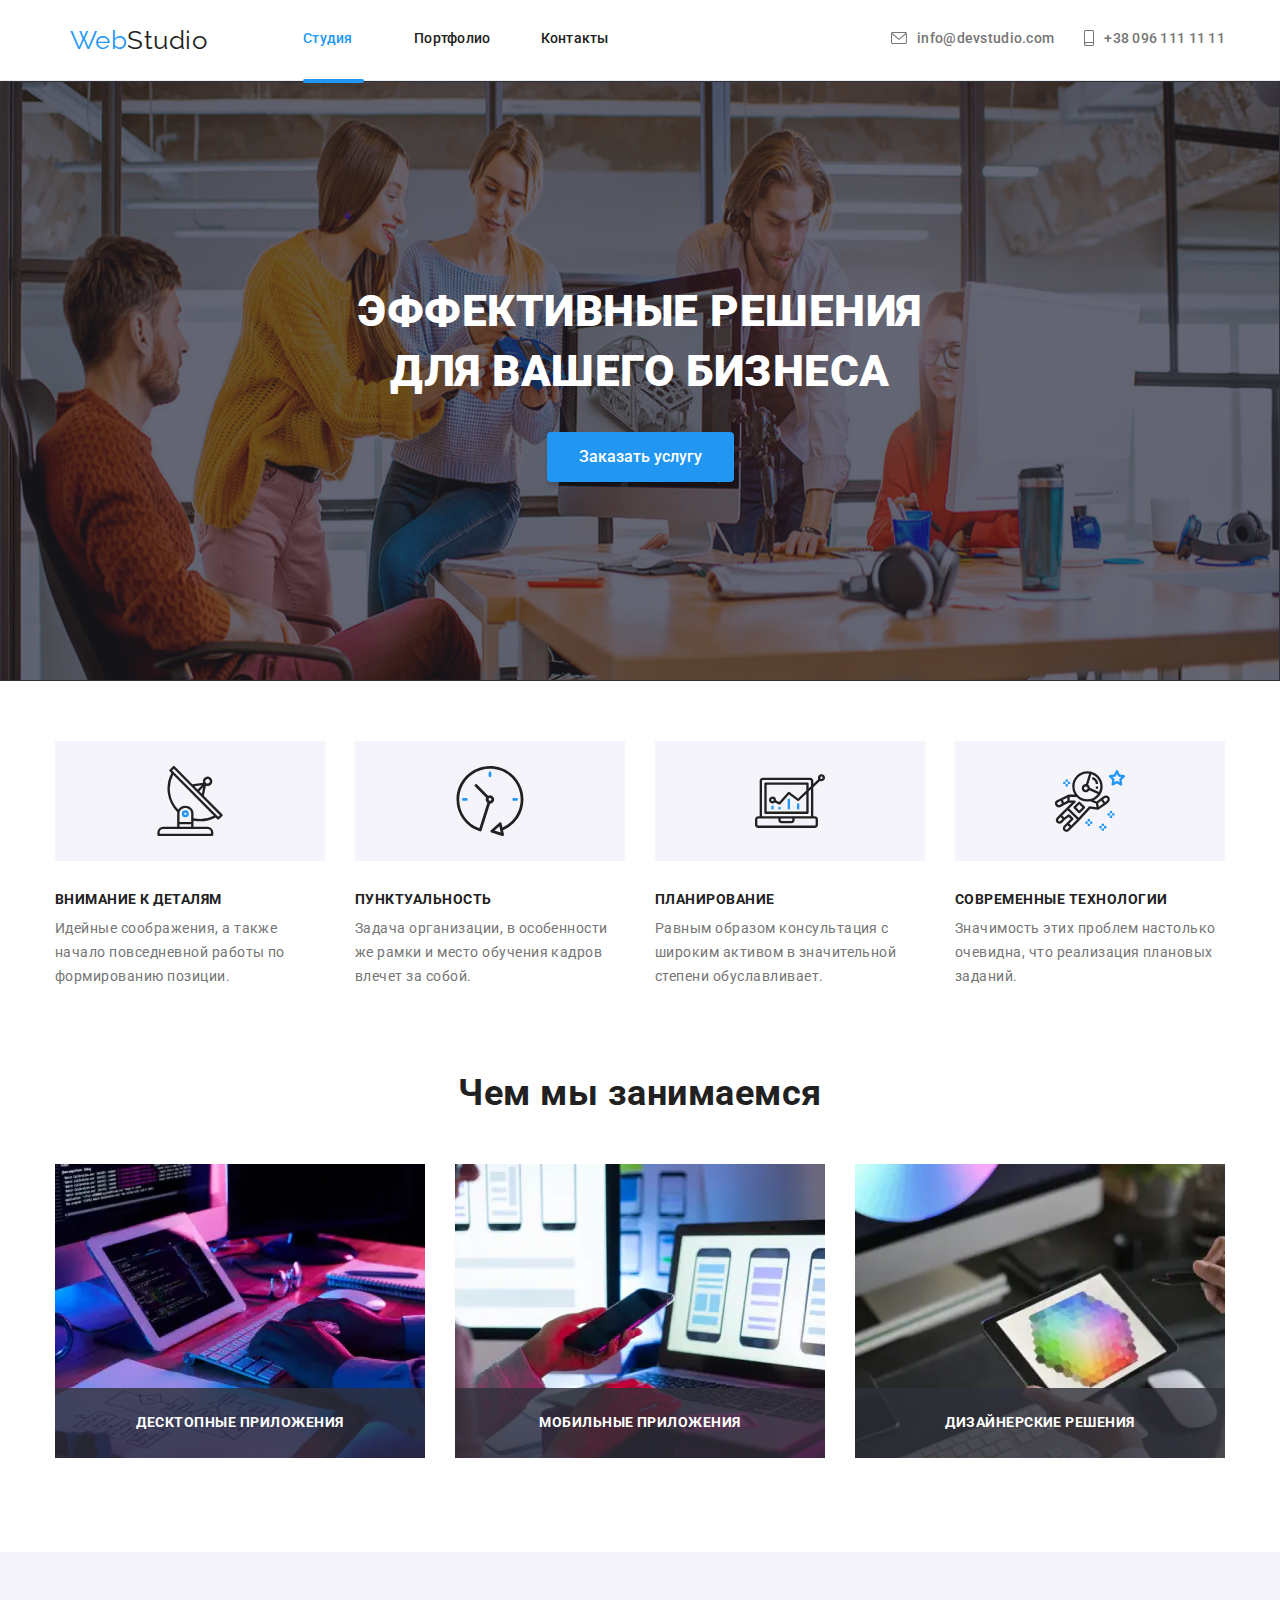
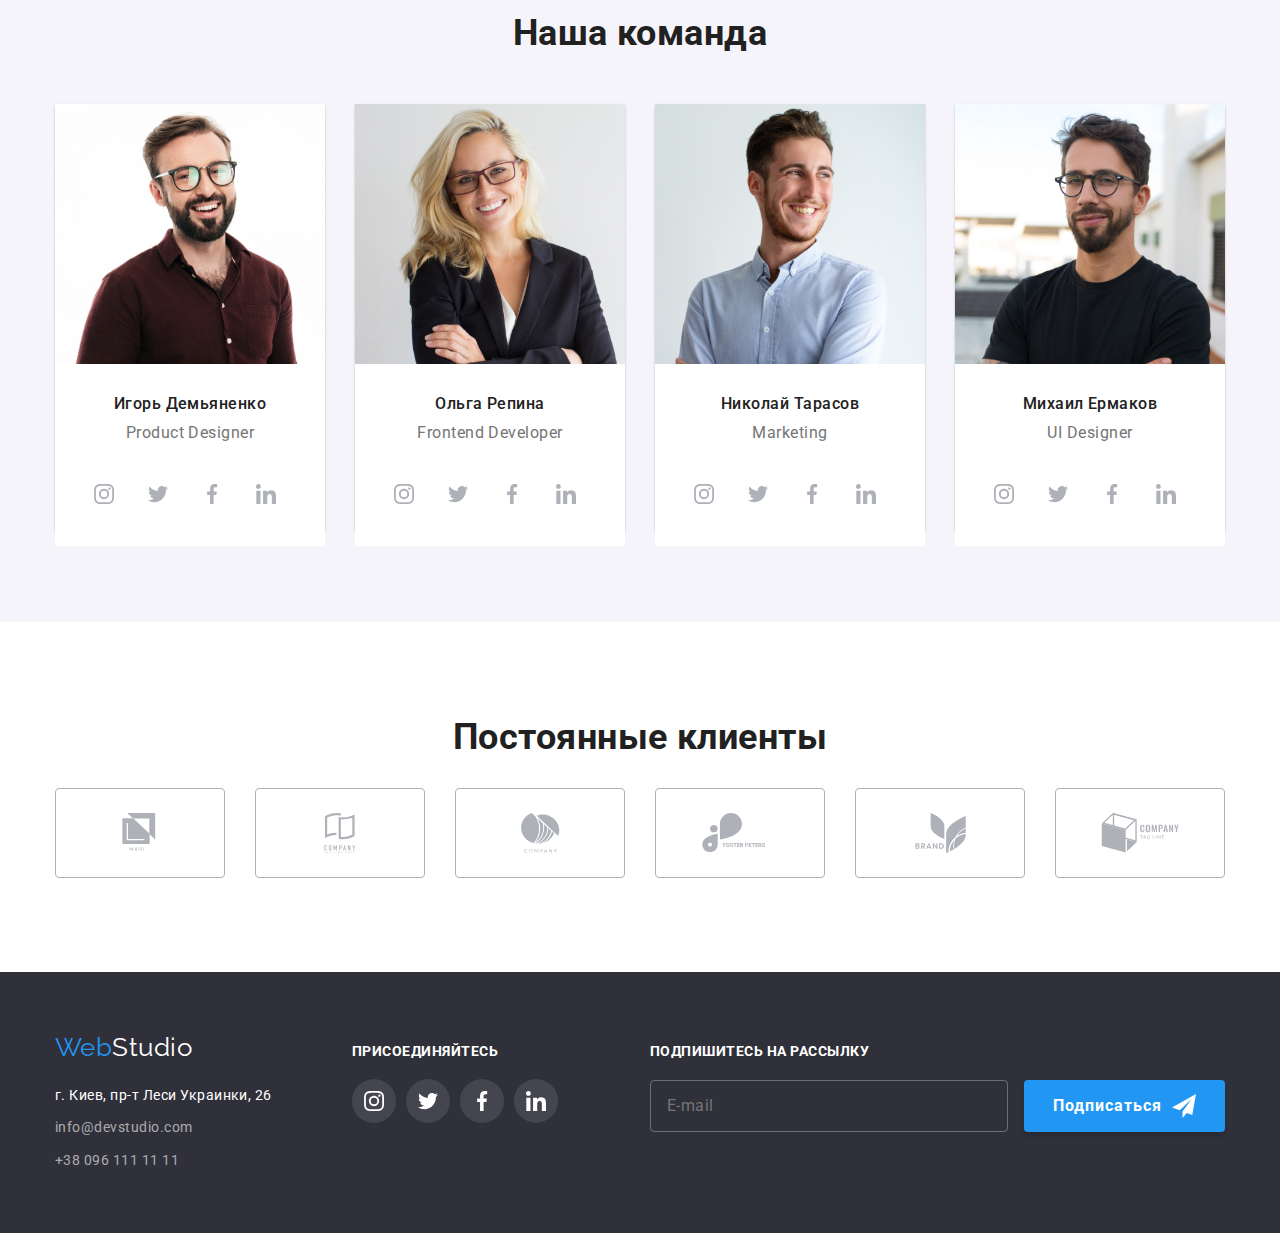
==== commit 4da9775f: "portfolio, team" ====
--- a/index.html
+++ b/index.html
@@ -175,29 +175,9 @@
                     <h2 class="section-team-title">Наша команда</h2>
                     <ul class="team-list"> 
                         <li class="team-list-link">
-                            <picture>
-                                <source 
-                                    srcset="./images/img1-1х.webp 1x, ./images/img1-1х.webp 2x"
-                                     media="(min-width: 480px)" type="image/webp">
-                                <source 
-                                    srcset="./images/img1-1х.jpg 1x, ./images/img1-2х.jpg 2x"
-                                     media="(min-width: 480px)">
-                                <source 
-                                    srcset="./images/img1-tablet-1х.webp 1x, ./images/img1-tablet-2х.webp 2x"
-                                     media="(min-width: 768px)" type="image/webp">
-                               <source 
-                                     srcset="./images/img1-tablet-1х.jpg, ./images/img1-tablet-1х.jpg 2x"
-                                      media="(min-width: 768px)">     
-                                <source 
-                                    srcset="./images/img1-desk-1x.webp 1x, ./images/img1-desk-1x.webp 2x"
-                                     media="(min-width: 1200px)" type="image/webp">
-                                <source 
-                                    srcset="./images/img1-desk-1x.jpg , ./images/img1-desk-1x.jpg 2x"
-                                     media="(min-width: 1200px)">
-                                <img class="section-team__img" 
-                                     src="./images/img1.jpg" 
+                            <img class="section-team__img" 
+                                     src="./images/img1-2х.jpg" 
                                      alt="Игорь Демьяненко">
-                            </picture>
                             
                             <div class="team-title-info" >
                                 <h3 class="team-title-name">Игорь Демьяненко</h3>
@@ -237,29 +217,9 @@
                             </div>
                         </li>
                         <li class="team-list-link">
-                            <picture>
-                                <source 
-                                    srcset="./images/img2-1х.webp 1x, ./images/img2-1х.webp 2x"
-                                     media="(min-width: 480px)" type="image/webp">
-                                <source 
-                                    srcset="./images/img2-1х.jpg 1x, ./images/img2-2х.jpg 2x"
-                                     media="(min-width: 480px)">
-                                <source 
-                                    srcset="./images/img2-tablet-1х.webp 1x, ./images/img2-tablet-2х.webp 2x"
-                                     media="(min-width: 768px)" type="image/webp">
-                               <source 
-                                     srcset="./images/img2-tablet-1х.jpg, ./images/img2-tablet-1х.jpg 2x"
-                                      media="(min-width: 768px)">     
-                                <source 
-                                    srcset="./images/img2-desk-1x.webp 1x, ./images/img2-desk-1x.webp 2x"
-                                     media="(min-width: 1200px)" type="image/webp">
-                                <source 
-                                    srcset="./images/img1-desk-1x.jpg , ./images/img1-desk-1x.jpg 2x"
-                                     media="(min-width: 1200px)">
                                 <img class="section-team__img" 
-                                     src="./images/img2.jpg" 
-                                     alt="Игорь Демьяненко">
-                            </picture>
+                                     src="./images/img2-2х.jpg" 
+                                     alt="Ольга Репина">
                             <div class="team-title-info" >
                                 <h3 class="team-title-name">Ольга Репина</h3>
                                 <p class="team-title-skills">
@@ -298,29 +258,9 @@
                             </div>
                         </li>
                         <li class="team-list-link">
-                            <picture>
-                                <source 
-                                    srcset="./images/img3-1х.webp 1x, ./images/img3-1х.webp 2x"
-                                     media="(min-width: 480px)" type="image/webp">
-                                <source 
-                                    srcset="./images/img3-1х.jpg 1x, ./images/img3-2х.jpg 2x"
-                                     media="(min-width: 480px)">
-                                <source 
-                                    srcset="./images/img3-tablet-1х.webp 1x, ./images/img3-tablet-2х.webp 2x"
-                                     media="(min-width: 768px)" type="image/webp">
-                               <source 
-                                     srcset="./images/img3-tablet-1х.jpg, ./images/img3-tablet-1х.jpg 2x"
-                                      media="(min-width: 768px)">     
-                                <source 
-                                    srcset="./images/img3-desk-1x.webp 1x, ./images/img3-desk-1x.webp 2x"
-                                     media="(min-width: 1200px)" type="image/webp">
-                                <source 
-                                    srcset="./images/img3-desk-1x.jpg , ./images/img3-desk-1x.jpg 2x"
-                                     media="(min-width: 1200px)">
-                                <img class="section-team__img" 
-                                     src="./images/img3.jpg" 
-                                     alt="Игорь Демьяненко">
-                            </picture>
+                            <img class="section-team__img" 
+                            src="./images/img3-2х.jpg" 
+                            alt="Николай Тарасов">
                             <div class="team-title-info" >
                                 <h3 class="team-title-name">Николай Тарасов</h3>
                                 <p class="team-title-skills">
@@ -359,29 +299,9 @@
                             </div>
                         </li>
                         <li  class="team-list-link">
-                            <picture>
-                                <source 
-                                    srcset="./images/img4-1х.webp 1x, ./images/img4-1х.webp 2x"
-                                     media="(min-width: 480px)" type="image/webp">
-                                <source 
-                                    srcset="./images/img4-1х.jpg 1x, ./images/img4-2х.jpg 2x"
-                                     media="(min-width: 480px)">
-                                <source 
-                                    srcset="./images/img4-tablet-1х.webp 1x, ./images/img4-tablet-2х.webp 2x"
-                                     media="(min-width: 768px)" type="image/webp">
-                               <source 
-                                     srcset="./images/img4-tablet-1х.jpg, ./images/img4-tablet-1х.jpg 2x"
-                                      media="(min-width: 768px)">     
-                                <source 
-                                    srcset="./images/img4-desk-1x.webp 1x, ./images/img4-desk-1x.webp 2x"
-                                     media="(min-width: 1200px)" type="image/webp">
-                                <source 
-                                    srcset="./images/img4-desk-1x.jpg , ./images/img4-desk-1x.jpg 2x"
-                                     media="(min-width: 1200px)">
-                                <img class="section-team__img" 
-                                     src="./images/img4.jpg" 
-                                     alt="Игорь Демьяненко">
-                            </picture>
+                            <img class="section-team__img" 
+                            src="./images/img4-2х.jpg" 
+                            alt="Михаил Ермаков">
                             <div class="team-title-info">
                                 <h3 class="team-title-name">Михаил Ермаков</h3>
                                 <p class="team-title-skills">
--- a/css/main.min.css
+++ b/css/main.min.css
@@ -1,2 +1,2 @@
-:root{--primary-texst-color: rgba(117, 117, 117, 1);--title-texst-color: #212121;--accent-color: #2196F3;--primary-white-color: #FFFFFF;--primary-background-color: #e5e5e5;--icon-color: #AFB1B8;--timing-function: 250ms cubic-bezier(0.4, 0, 0.2, 1)}:root{-moz-tab-size:4;tab-size:4}h1,h2,h3,h4,p,ul{margin:0px;padding:0px}body{font-family:Roboto, sans-serif;letter-spacing:0.03em;margin:0}body.modal-open{overflow:hidden}main{background-color:var(--primary-white-color)}ul{padding-inline-start:0px}li{list-style-type:none}a{text-decoration:none;transition:var(--timing-function)}img{display:block;max-width:100%;height:auto}.container{padding-left:15px;padding-right:15px;margin-left:auto;margin-right:auto;border:none}@media screen and (max-width: 767px){.contacts{margin-top:60px}.contacts__item{margin-top:15px}.navigation__item:not(:last-child){margin-bottom:40px}.current::after{content:'';transform:translateY(8px);left:0;bottom:0px;display:block;height:4px;border-radius:2px;background-color:var(--accent-color)}}@media screen and (min-width: 768px){.current::after{content:'';transform:translateY(33px);left:0;bottom:0px;display:block;width:100%;height:4px;border-radius:2px;background-color:var(--accent-color)}.site-nav{height:80px;align-items:center}button.menu-button{display:none}.site-nav-list{display:flex}.navigation{padding-top:32px;padding-bottom:32px}.navigation__item:not(:last-child){margin-right:50px;margin-bottom:0}.contacts{margin-top:21px;margin-bottom:21px}.contacts__item:nth-child(-n+1){margin-bottom:10px}}@media screen and (max-width: 767px){.menu-container{display:none;position:absolute;text-align:center;padding-top:60px;padding-bottom:60px;top:100%;left:0;width:100%;background-color:#fff;height:393px}.menu-container.is-open{display:block}}@media screen and (min-width: 768px){.menu-container{display:flex;justify-content:space-between;flex-grow:1}}@media screen and (min-width: 1200px){.site-nav{align-items:baseline}.site-nav-list-address{display:flex;margin-left:auto}.contacts{margin-top:32px}.contacts__item:nth-child(-n+1){margin-bottom:0;margin-right:30px}}.menu-button{display:inline-flex;margin:0;margin-left:auto;margin-bottom:10px;margin-top:10px;margin-right:15px;padding:0;border:none;justify-content:center}.menu-button .icon-cross{display:none}.menu-button.is-open .icon-cross{display:block}.menu-button.is-open .icon-menu{display:none}.site-nav{display:flex;align-items:center}.site-nav .item{outline:1px solid transparent}.header{position:relative;border-bottom:1px solid #ECECEC;background-color:var(--primary-white-color)}.header .line{height:0px;left:0px;top:80px;border:1px solid #ECECEC}.site-nav-link{align-items:center;display:block;color:var(--title-texst-color);font-weight:500;font-size:14px;line-height:16px;letter-spacing:0.02em}@media screen and (min-width: 1200px){.site-nav-link{padding-top:32px;padding-bottom:32px}}.site-nav-link:hover,.site-nav-link:focus{color:var(--accent-color)}.site-nav-link.mail{display:flex;align-items:center;font-style:normal;color:var(--primary-texst-color)}.site-nav-link.mail:hover,.site-nav-link.mail:focus{color:var(--accent-color)}.site-nav-link.number{display:flex;align-items:center;font-style:normal;color:var(--primary-text-color);fill:var(--title-texst-color)}.site-nav-link.number:hover,.site-nav-link.number:focus{color:var(--accent-color)}.contacts__item{align-items:center}.mail-svg{fill:currentColor;margin-right:10px}.number-svg{fill:currentColor;margin-right:10px}.current{color:var(--accent-color)}.mobile-menu{position:fixed;top:0;left:0;width:100%;height:100%;background-color:#000;z-index:999;transform:translateX(-100%);transition:transform 500ms li}.mobile-menu.is-open{transform:translateX(0)}.mobile-menu.content{height:100%;background-color:#fff;width:70%}.current::after{content:'';bottom:0px;display:block;margin-left:auto;margin-right:auto;height:4px;width:61px;align-items:center;border-radius:2px;background-color:var(--accent-color)}.hero-title{color:var(--primary-white-color);text-transform:uppercase;padding-top:118px;padding-bottom:30px;font-style:normal;font-weight:900;font-size:26px;line-height:42px}@media screen and (min-width: 1200px){.hero-title{font-size:44px;line-height:1.36}}.hero{background-color:#2F303A;background-position:center;background-repeat:no-repeat;background-image:linear-gradient(rgba(47,48,58,0.4), rgba(47,48,58,0.4)),url("/images/hero_desk-2x.jpg");background-size:100% 100%;border:1px solid transparent;min-height:400px}@media screen and (min-device-pixel-ratio: 2) and (min-width: 320px), screen and (min-resolution: 192dpi) and (min-width: 320px), screen and (min-resolution: 2dppx) and (min-width: 320px){.hero{background-image:linear-gradient(rgba(47,48,58,0.4), rgba(47,48,58,0.4)),url("../images/hero-2x.jpg");background-size:480px 100%}}@media screen and (min-device-pixel-ratio: 2) and (min-width: 768px), screen and (min-resolution: 192dpi) and (min-width: 768px), screen and (min-resolution: 2dppx) and (min-width: 768px){.hero{background-image:linear-gradient(rgba(47,48,58,0.4), rgba(47,48,58,0.4)),url("../images/hero_tablet-2x.jpg");background-size:768px 100%}}@media screen and (min-device-pixel-ratio: 2) and (min-width: 1200px), screen and (min-resolution: 192dpi) and (min-width: 1200px), screen and (min-resolution: 2dppx) and (min-width: 1200px){.hero{background-image:linear-gradient(rgba(47,48,58,0.4), rgba(47,48,58,0.4)),url("/images/hero_desk-2x.jpg");background-size:1200px 100%}}.container.hero-box{text-align:center}.button-one{display:inline-block;padding:10px 32px;margin-bottom:118px;border-radius:4px;text-align:center;height:50px;color:var(--primary-white-color);background-color:var(--accent-color);font-weight:500;font-size:16px;line-height:1.62;border:none;border-radius:4px;cursor:pointer;box-shadow:0px 4px 4px rgba(0,0,0,0.15)}.button-one:hover,.button-one:focus{color:var(--primary-white-color);background-color:var(--accent-color)}.footer-form-paragraph{margin-top:60px;font-weight:700;font-size:14px;line-height:1.14;text-transform:uppercase;font-style:normal;font-weight:bold;color:var(--primary-white-color);margin-bottom:20px}.e-mail{line-height:1.25;letter-spacing:0.03em;margin-bottom:30px;padding-top:15px;padding-bottom:15px;padding-left:16px;border:1px solid rgba(255,255,255,0.3);border-radius:4px;background-color:transparent;margin-right:12px;width:450px}.footer-form-button{display:inline-flex;align-items:center;font-weight:bold;font-size:16px;line-height:1.88;text-align:center;letter-spacing:0.06em;color:var(--primary-white-color);background-color:var(--accent-color);box-shadow:0px 4px 4px rgba(0,0,0,0.15);border-radius:4px;border:1px solid transparent;padding:10px 28px}.footer-form-icon{margin-left:10px}@media screen and (min-width: 768px){.address-icon{display:flex;flex-wrap:wrap}.address-icon__contacts{margin-left:76px;margin-right:165px}.e-mail{display:block;margin-bottom:20px}.footer-box{margin-left:auto;margin-right:auto}.address-box{margin-top:60px;margin-bottom:60px}}@media screen and (min-width: 1200px){.address-icon{display:flex}.footer-box{margin-left:auto;margin-right:0}.footer-form-paragraph{text-align:start}.address-box{flex-direction:column-reverse;margin-left:70px}.address-icon__contacts{text-align:start;margin:0}.e-mail{width:358px;display:inline-flex}}html{line-height:1.15;-webkit-text-size-adjust:100%}*,::after,::before{box-sizing:border-box}.footer{background:#2F303A;text-align:center;padding-top:60px;padding-bottom:60px}.footer.logo{font-family:Raleway;font-style:normal}.footer-list-address{margin-top:20px;margin-right:10px}.footer-address{margin-top:9px}.footer-list-link{font-family:Roboto;font-style:normal;font-weight:400;font-style:400;font-size:14px;line-height:1.71;color:rgba(255,255,255,0.6)}.footer-list-link:hover,.footer-list-link:focus{color:var(--accent-color)}.footer-list-link.address:hover,.footer-list-link.address:focus{color:var(--accent-color)}.footer-list-link.address{color:var(--primary-white-color)}.join{margin-bottom:20px;font-weight:bold;font-size:14px;line-height:16px;font-style:normal;text-transform:uppercase;color:#FFFFFF}.site-nav-link.number:hover,.site-nav-link.number:focus{color:var(--accent-color)}.site-nav-link.number{color:#757575}.address-box{margin-top:60px}.address-icon{align-items:baseline;justify-content:flex-start}.svg-icon{display:flex;justify-content:center}.svg-list-icon{width:20px;height:20px}.svg-list-link{margin-right:10px;width:44px;height:44px}.svg-list-item{align-items:center;justify-content:center;display:inline-flex;padding:12px;width:44px;height:44px;background-color:rgba(255,255,255,0.1);border-radius:50%;fill:var(--primary-white-color)}.svg-list-item:hover,.svg-list-item:focus{color:var(--primary-white-color);background-color:var(--accent-color)}.customers{padding-top:60px;padding-bottom:60px}.section-customers-title{margin-bottom:30px;font-weight:bold;font-size:36px;line-height:1.17;text-align:center;color:var(--title-texst-color)}.customers-list-link{align-items:center;justify-content:center;display:inline-flex;box-sizing:border-box;border-radius:4px;cursor:pointer}@media screen and (min-width: 768px){.customers-list-link{width:226px}}.customers-list-item{display:flex;justify-content:center;align-items:center;width:210px;height:90px;border:1px solid var(--icon-color);fill:#AFB1B8;background-color:#fff;color:var(--icon-color);border-radius:4px}.customers-list-item:hover,.customers-list-item:focus{border-color:var(--accent-color);color:var(--accent-color)}.customers-svg{height:40px;fill:currentColor}.customers-list{display:flex;flex-wrap:wrap}@media screen and (max-width: 1600px){.customers-list{margin-left:-30px;margin-bottom:-30px}}@media screen and (max-width: 1600px){.customers-list-link{margin-left:30px;margin-bottom:30px}}@media screen and (min-width: 1200px){.customers-list .customers-list-link+.customers-list-link{margin-left:30px}.customers{padding-top:94px;padding-bottom:94px}.customers-list-link{width:170px}}@media screen and (max-width: 1199px){.section-images{display:none}}.section-images-title{font-weight:bold;font-size:36px;line-height:1.17;text-align:center;color:var(--title-texst-color);padding-bottom:50px}.activity-list{display:flex;flex-wrap:wrap;justify-content:space-between}.image-list .section-images-link+.section-images-link{margin-right:30px}.section-images{padding-bottom:94px}.section-images-link{position:relative}.position{display:block;position:absolute;width:100%;height:70px;left:0px;bottom:0px;align-items:center;text-transform:uppercase;position:absolute;padding-top:27px;padding-bottom:27px;font-style:normal;font-weight:bold;font-size:14px;line-height:1.14;text-align:center;text-transform:uppercase;color:var(--primary-white-color);background:rgba(47,48,58,0.8)}.section-skills__background{display:flex;flex-wrap:wrap;justify-content:center;padding:25px 100px;background-color:#F5F4FA}.section-title{color:var(--title-texst-color);font-weight:700;font-size:14px;line-height:16px;text-transform:uppercase;text-align:center;padding-top:30px}.feature-list{display:flex;flex-wrap:wrap;justify-content:space-between}.text{padding-top:10px}@media screen and (max-width: 767px){.text{height:50px}}@media screen and (min-width: 768px){.text{height:75px}}.feature-list .text{font-style:400;font-size:14px;line-height:1.71;color:var(--primary-texst-color)}@media screen and (max-width: 767px){.item:not(:last-child){margin-bottom:30px}}@media screen and (min-width: 768px){.item{width:354px}.item:nth-child(-n+2){margin-bottom:30px}}@media screen and (min-width: 1200px){.item{width:270px}.item:nth-child(n+2){margin-left:30px}.container .feature-item .item+.item{margin-left:30}}.section-skills{padding-top:60px;padding-bottom:60px;background-color:var(--primary-white-color)}@media screen and (min-width: 768px){.section-team{background-color:#F5F4FA;padding-top:60px;padding-bottom:60px}.team-list{display:flex;flex-wrap:wrap}}@media screen and (min-width: 1200px){.team-list{display:flex;padding-top:50px}.team-list .team-list-link+.team-list-link{margin-left:30px}}.section-team__img{width:100%}.section-team-title{font-weight:bold;font-size:36px;line-height:1.17;text-align:center;color:var(--title-texst-color)}.team-list{justify-content:space-between}.team-title-name{font-weight:500;font-size:16px;line-height:19px;color:var(--title-texst-color);padding-top:30px;padding-bottom:10px}.team-title-skills{font-weight:400;font-size:16px;line-height:19px;color:var(--primary-texst-color);padding-bottom:30px}.team-title-info{background-color:var(--primary-white-color);text-align:center;min-width:108px;align-items:center}.team-list-link{box-shadow:0px 1px 3px rgba(0,0,0,0.12),0px 1px 1px rgba(0,0,0,0.14),0px 2px 1px rgba(0,0,0,0.2);border-radius:0px 0px 4px 4px;margin-top:30px}.team-icon{justify-content:center;display:flex;padding-bottom:30px}.team-icon.team{--icon-color: currentColor}.svg-list-item.team{fill:var(--icon-color)}.svg-list-item.team:hover,.svg-list-item.team:focus{background-color:var(--accent-color);fill:var(--primary-white-color)}.force-name{font-weight:700;font-size:18px;line-height:2;letter-spacing:0.06em;color:var(--title-texst-color)}.force-text{font-weight:400;font-size:16px;line-height:1.875;letter-spacing:0.03em;color:var(--primary-texst-color);margin-top:4px}.flex-container{display:flex;flex-wrap:wrap;justify-content:space-between}.portfolio-info{background-color:var(--primary-white-color);padding-top:20px;padding-bottom:20px;padding-left:24px;padding-right:24px}img{display:block}.flex-element{width:450px;height:404px;margin-bottom:30px;border:1px solid #eeeeee}.flex-element:nth-child(3n){margin-right:0px}.portfolio-list{display:flex;flex-direction:column;background:#FFFFFF;box-sizing:border-box;margin-top:30px}.portfolio-list:hover,.portfolio-list:focus{box-shadow:0px 1px 1px rgba(0,0,0,0.12),0px 4px 4px rgba(0,0,0,0.06),1px 4px 6px rgba(0,0,0,0.16)}.portfolio-list:nth-child(-n+3){margin-top:0}.portfolio-list:hover .position-portfolio,.portfolio-list:focus .position-portfolio{opacity:1;transform:translateY(0)}.flex-container:nth-last-child(-n+3){margin-bottom:0px}.portfolio-card{position:relative;overflow:hidden}.position-portfolio{display:block;position:absolute;width:100%;height:100%;left:0px;bottom:0px;align-items:center;opacity:0;font-style:normal;font-weight:normal;font-size:18px;line-height:1.555;color:var(--primary-white-color);background:rgba(33,150,243,0.9);transition:var(--timing-function);overflow:hidden;transform:translateY(100%)}.flex-container__img{width:450px;height:294px}.line-button{display:inline-flex;flex-wrap:wrap;justify-content:flex-start;margin-bottom:40px;margin-top:60px}.line-button__portfolio{margin-right:8px;margin-bottom:15px}.line-button__portfoli:nth-last-child(-n+2){margin-bottom:0px}@media screen and (min-width: 768px){.flex-element{width:354px;height:440px;margin-bottom:30px}.line-button{justify-content:center}}@media screen and (min-width: 1200px){.container{margin-left:auto;margin-right:auto;width:1200px;border:none}.line-button__list{display:flex;justify-content:center;margin-top:94px;margin-bottom:50px}}.line-button{justify-content:center}.button.primary.secondary{display:inline-block;padding:6px 22px;border-radius:4px;background-color:#f5f4fa;color:var(--title-texst-color);border:transparent;text-align:center;border:none;border-radius:4px;font-family:Roboto;font-style:normal;font-weight:500;font-size:16px;line-height:1.62;cursor:pointer;transition:var(--timing-function)}.button.primary:hover,.button.primary:focus{color:var(--primary-white-color);background-color:var(--accent-color)}.is-hidden{visibility:hidden;opacity:0;pointer-events:none}.modal{position:absolute;top:50%;left:50%;transform:translate(-50%, -50%);width:450px;background-color:var(--primary-white-color);border-radius:4px;box-shadow:0px 1px 3px rgba(0,0,0,0.12),0px 1px 1px rgba(0,0,0,0.14),0px 2px 1px rgba(0,0,0,0.2);border-radius:4px;animation-duration:1000ms;animation-iteration-count:1;animation-iteration-count:1}.close-btn{position:absolute;top:8px;right:8px;bottom:8px;width:30px;height:30px;background-color:var(--primary-white-color);border:1px solid rgba(0,0,0,0.1);border-radius:50%}.close-btn:hover .close-icon,.close-btn:hover .close-icon{fill:var(--accent-color)}.close-icon{position:absolute;top:50%;left:50%;transform:translate(-50%, -50%);fill:#000000;transition:var(--timing-function)}.modal-title{font-style:normal;font-weight:bold;font-size:20px;line-height:30px;text-align:center;margin-bottom:12px}.form{padding:40px}.form-input{width:100%;padding:12px 16px;height:40px;border:1px solid rgba(33,33,33,0.2);border-radius:4px;resize:none;font:inherit;padding-left:42px}.form-input.comment{width:100%;padding:12px 16px;height:110px;margin-top:4px;border:1px solid rgba(33,33,33,0.2);border-radius:4px;resize:none;font:inherit}.form-input:focus+.form-label,.form-input:not(:placeholder-shown)+.form-label{transform:translateY(-50px)}.form-input:focus,.form-input:hover{outline:none;border-color:var(--accent-color);transition:var(--timing-function)}.form-input:hover+.form-svg,.form-input:focus+.form-svg{fill:var(--accent-color);transition:var(--timing-function)}.button-one.form-button{display:block;margin:auto}.form-lable{font-weight:normal;font-size:12px;line-height:1.16;color:#757575;margin-left:5px;cursor:pointer}.form-label-checkbox{font-weight:normal;font-size:12px;line-height:1.16;color:#757575}.conditions{text-decoration-skip-ink:none;font-size:12px;line-height:1.71;color:var(--accent-color);text-decoration:underline;display:inline-block}.form-label-checkbox{text-align:center;padding-top:20px;padding-bottom:30px}.form-svg{position:absolute;left:15px;top:33%}.form-lable-svg{position:relative;display:block;margin-top:4px;margin-bottom:10px}@media screen and (min-width: 1200px){.modal{width:528px}}@media screen and (min-width: 768px){.heder__logo{margin:26px 88px 26px 15px}}.logo{color:var(--title-texst-color);width:145px;height:31px;left:215px;top:24px;font-family:Raleway;font-size:26px;line-height:1.2;font-style:normal}.logo-accent{color:var(--accent-color)}.footer-logo{color:var(--primary-white-color)}.backdrop{position:fixed;cursor:not-allowed;left:0;top:0;width:100%;height:100%;background-color:rgba(0,0,0,0.5);transition:1000ms cubic-bezier(0.4, 0, 0.2, 1);z-index:100;overflow-y:scroll}
+:root{--primary-texst-color: rgba(117, 117, 117, 1);--title-texst-color: #212121;--accent-color: #2196F3;--primary-white-color: #FFFFFF;--primary-background-color: #e5e5e5;--icon-color: #AFB1B8;--timing-function: 250ms cubic-bezier(0.4, 0, 0.2, 1)}:root{-moz-tab-size:4;tab-size:4}h1,h2,h3,h4,p,ul{margin:0px;padding:0px}body{font-family:Roboto, sans-serif;letter-spacing:0.03em;margin:0}body.modal-open{overflow:hidden}main{background-color:var(--primary-white-color)}ul{padding-inline-start:0px}li{list-style-type:none}a{text-decoration:none;transition:var(--timing-function)}img{display:block;max-width:100%;height:auto}.container{padding-left:15px;padding-right:15px;margin-left:auto;margin-right:auto;border:none}@media screen and (max-width: 767px){.contacts{margin-top:60px}.contacts__item{margin-top:15px}.navigation__item:not(:last-child){margin-bottom:40px}.current::after{content:'';transform:translateY(8px);left:0;bottom:0px;display:block;height:4px;border-radius:2px;background-color:var(--accent-color)}}@media screen and (min-width: 768px){.current::after{content:'';transform:translateY(33px);left:0;bottom:0px;display:block;width:100%;height:4px;border-radius:2px;background-color:var(--accent-color)}.site-nav{height:80px;align-items:center}button.menu-button{display:none}.site-nav-list{display:flex}.navigation{padding-top:32px;padding-bottom:32px}.navigation__item:not(:last-child){margin-right:50px;margin-bottom:0}.contacts{margin-top:21px;margin-bottom:21px}.contacts__item:nth-child(-n+1){margin-bottom:10px}}@media screen and (max-width: 767px){.menu-container{display:none;position:absolute;text-align:center;padding-top:60px;padding-bottom:60px;top:100%;left:0;width:100%;background-color:#fff;height:393px}.menu-container.is-open{display:block}}@media screen and (min-width: 768px){.menu-container{display:flex;justify-content:space-between;flex-grow:1}}@media screen and (min-width: 1200px){.site-nav{align-items:baseline}.site-nav-list-address{display:flex;margin-left:auto}.contacts{margin-top:32px}.contacts__item:nth-child(-n+1){margin-bottom:0;margin-right:30px}}.menu-button{display:inline-flex;margin:0;margin-left:auto;margin-bottom:10px;margin-top:10px;margin-right:15px;padding:0;border:none;justify-content:center}.menu-button .icon-cross{display:none}.menu-button.is-open .icon-cross{display:block}.menu-button.is-open .icon-menu{display:none}.site-nav{display:flex;align-items:center}.site-nav .item{outline:1px solid transparent}.header{position:relative;border-bottom:1px solid #ECECEC;background-color:var(--primary-white-color)}.header .line{height:0px;left:0px;top:80px;border:1px solid #ECECEC}.site-nav-link{align-items:center;display:block;color:var(--title-texst-color);font-weight:500;font-size:14px;line-height:16px;letter-spacing:0.02em}@media screen and (min-width: 1200px){.site-nav-link{padding-top:32px;padding-bottom:32px}}.site-nav-link:hover,.site-nav-link:focus{color:var(--accent-color)}.site-nav-link.mail{display:inline-flex;align-items:center;font-style:normal;color:var(--primary-texst-color)}.site-nav-link.mail:hover,.site-nav-link.mail:focus{color:var(--accent-color)}.site-nav-link.number{display:inline-flex;align-items:center;font-style:normal;color:var(--primary-text-color);fill:var(--title-texst-color)}.site-nav-link.number:hover,.site-nav-link.number:focus{color:var(--accent-color)}.contacts__item{align-items:center}.mail-svg{fill:currentColor;margin-right:10px}.number-svg{fill:currentColor;margin-right:10px}.current{color:var(--accent-color)}.mobile-menu{position:fixed;top:0;left:0;width:100%;height:100%;background-color:#000;z-index:999;transform:translateX(-100%);transition:transform 500ms li}.mobile-menu.is-open{transform:translateX(0)}.mobile-menu.content{height:100%;background-color:#fff;width:70%}.current::after{content:'';bottom:0px;display:block;margin-left:auto;margin-right:auto;height:4px;width:61px;align-items:center;border-radius:2px;background-color:var(--accent-color)}.hero-title{color:var(--primary-white-color);text-transform:uppercase;padding-top:118px;padding-bottom:30px;font-style:normal;font-weight:900;font-size:26px;line-height:42px}@media screen and (min-width: 1200px){.hero-title{font-size:44px;line-height:1.36}}.hero{background-color:#2F303A;background-position:center;background-repeat:no-repeat;background-image:linear-gradient(rgba(47,48,58,0.4), rgba(47,48,58,0.4)),url("../images/hero_desk-2x.jpg");background-size:100% 100%;border:1px solid transparent;min-height:400px}.container.hero-box{text-align:center}.button-one{display:inline-block;padding:10px 32px;margin-bottom:118px;border-radius:4px;text-align:center;height:50px;color:var(--primary-white-color);background-color:var(--accent-color);font-weight:500;font-size:16px;line-height:1.62;border:none;border-radius:4px;cursor:pointer;box-shadow:0px 4px 4px rgba(0,0,0,0.15)}.button-one:hover,.button-one:focus{color:var(--primary-white-color);background-color:var(--accent-color)}@media screen and (min-device-pixel-ratio: 2) and (min-width: 320px), screen and (min-resolution: 192dpi) and (min-width: 320px), screen and (min-resolution: 2dppx) and (min-width: 320px){.hero{background-image:linear-gradient(rgba(47,48,58,0.4), rgba(47,48,58,0.4)),url("../images/hero-2x.jpg");background-size:480px 100%}}@media screen and (min-device-pixel-ratio: 2) and (min-width: 768px), screen and (min-resolution: 192dpi) and (min-width: 768px), screen and (min-resolution: 2dppx) and (min-width: 768px){.hero{background-image:linear-gradient(rgba(47,48,58,0.4), rgba(47,48,58,0.4)),url("../images/hero_tablet-2x.jpg");background-size:768px 100%}}@media screen and (min-device-pixel-ratio: 2) and (min-width: 1200px), screen and (min-resolution: 192dpi) and (min-width: 1200px), screen and (min-resolution: 2dppx) and (min-width: 1200px){.hero{background-image:linear-gradient(rgba(47,48,58,0.4), rgba(47,48,58,0.4)),url("../images/hero_desk-2x.jpg");background-size:1600px 600px}}@media screen and (min-width: 1200px){.hero{min-height:600px}.hero-title{padding-top:200px}}.footer-form-paragraph{margin-top:60px;font-weight:700;font-size:14px;line-height:1.14;text-transform:uppercase;font-style:normal;font-weight:bold;color:var(--primary-white-color);margin-bottom:20px}.e-mail{line-height:1.25;letter-spacing:0.03em;margin-bottom:30px;padding-top:15px;padding-bottom:15px;padding-left:16px;border:1px solid rgba(255,255,255,0.3);border-radius:4px;background-color:transparent;margin-right:12px;width:450px}.footer-form-button{display:inline-flex;align-items:center;font-weight:bold;font-size:16px;line-height:1.88;text-align:center;letter-spacing:0.06em;color:var(--primary-white-color);background-color:var(--accent-color);box-shadow:0px 4px 4px rgba(0,0,0,0.15);border-radius:4px;border:1px solid transparent;padding:10px 28px}.footer-form-icon{margin-left:10px}html{line-height:1.15;-webkit-text-size-adjust:100%}*,::after,::before{box-sizing:border-box}.footer{background:#2F303A}.footer.logo{font-family:Raleway;font-style:normal}.footer-list-address{margin-top:20px;margin-right:10px}.footer-address{margin-top:9px}.footer-list-link{font-family:Roboto;font-style:normal;font-weight:400;font-style:400;font-size:14px;line-height:1.71;color:rgba(255,255,255,0.6)}.footer-list-link:hover,.footer-list-link:focus{color:var(--accent-color)}.footer-list-link.address:hover,.footer-list-link.address:focus{color:var(--accent-color)}.footer-list-link.address{color:var(--primary-white-color)}.join{margin-bottom:20px;font-weight:bold;font-size:14px;line-height:16px;font-style:normal;text-transform:uppercase;color:#FFFFFF}.site-nav-link.number:hover,.site-nav-link.number:focus{color:var(--accent-color)}.site-nav-link.number{color:#757575}.address-icon{align-items:baseline;justify-content:flex-start}.svg-icon{display:flex;justify-content:center}.svg-list-icon{width:20px;height:20px}.svg-list-link{margin-right:10px;width:44px;height:44px}.svg-list-item{align-items:center;justify-content:center;display:inline-flex;padding:12px;width:44px;height:44px;background-color:rgba(255,255,255,0.1);border-radius:50%;fill:var(--primary-white-color)}.svg-list-item:hover,.svg-list-item:focus{color:var(--primary-white-color);background-color:var(--accent-color)}@media screen and (max-width: 767px){.footer{text-align:center;padding-top:60px;padding-bottom:60px}.address-box{margin-top:60px}}@media screen and (min-width: 768px){.footer{text-align:center}.address-icon{display:flex;flex-wrap:wrap;padding-top:60px;padding-bottom:60px}.address-icon__contacts{margin-left:76px;margin-right:165px}.e-mail{display:block;margin-bottom:20px}.footer-box{margin-left:auto;margin-right:auto}}@media screen and (min-width: 1200px){.address-icon{display:flex;padding-top:60px;padding-bottom:60px}.footer-box{margin-left:auto;margin-right:0}.footer-form-paragraph{text-align:start;margin-top:0px}.address-box{flex-direction:column-reverse;margin-left:70px;text-align:start}.address-icon__contacts{text-align:start;margin:0}.e-mail{width:358px;display:inline-flex}}.customers{padding-top:60px;padding-bottom:60px}.section-customers-title{margin-bottom:30px;font-weight:bold;font-size:36px;line-height:1.17;text-align:center;color:var(--title-texst-color)}.customers-list-link{align-items:center;justify-content:center;display:inline-flex;box-sizing:border-box;border-radius:4px;cursor:pointer}@media screen and (min-width: 768px){.customers-list-link{width:226px}}.customers-list-item{display:flex;justify-content:center;align-items:center;width:210px;height:90px;border:1px solid var(--icon-color);fill:#AFB1B8;background-color:#fff;color:var(--icon-color);border-radius:4px}.customers-list-item:hover,.customers-list-item:focus{border-color:var(--accent-color);color:var(--accent-color)}.customers-svg{height:40px;fill:currentColor}.customers-list{display:flex;flex-wrap:wrap}@media screen and (max-width: 1600px){.customers-list{margin-left:-30px;margin-bottom:-30px}}@media screen and (max-width: 1600px){.customers-list-link{margin-left:30px;margin-bottom:30px}}@media screen and (min-width: 1200px){.customers-list .customers-list-link+.customers-list-link{margin-left:30px}.customers{padding-top:94px;padding-bottom:94px}.customers-list-link{width:170px}}@media screen and (max-width: 1199px){.section-images{display:none}}.section-images-title{font-weight:bold;font-size:36px;line-height:1.17;text-align:center;color:var(--title-texst-color);padding-bottom:50px}.activity-list{display:flex;flex-wrap:wrap;justify-content:space-between}.image-list .section-images-link+.section-images-link{margin-right:30px}.section-images{padding-bottom:94px}.section-images-link{position:relative}.position{display:block;position:absolute;width:100%;height:70px;left:0px;bottom:0px;align-items:center;text-transform:uppercase;position:absolute;padding-top:27px;padding-bottom:27px;font-style:normal;font-weight:bold;font-size:14px;line-height:1.14;text-align:center;text-transform:uppercase;color:var(--primary-white-color);background:rgba(47,48,58,0.8)}.section-skills__background{display:flex;flex-wrap:wrap;justify-content:center;padding:25px 100px;background-color:#F5F4FA}.section-title{color:var(--title-texst-color);font-weight:700;font-size:14px;line-height:16px;text-transform:uppercase;text-align:center;padding-top:30px}.feature-list{display:flex;flex-wrap:wrap;justify-content:space-between}.text{padding-top:10px}@media screen and (max-width: 767px){.text{height:50px}}@media screen and (min-width: 768px){.text{height:75px}}.feature-list .text{font-style:400;font-size:14px;line-height:1.71;color:var(--primary-texst-color)}.section-skills{padding-top:60px;padding-bottom:60px;background-color:var(--primary-white-color)}@media screen and (min-width: 768px){.item{width:354px}.item:nth-child(-n+2){margin-bottom:30px}.section-title{text-align:start}}@media screen and (min-width: 1200px){.item{width:270px}.item:nth-child(n+2){margin-left:30px}.container .feature-item .item+.item{margin-left:30}.section-title{text-align:start}}@media screen and (min-width: 768px){.section-team{background-color:#F5F4FA;padding-top:60px;padding-bottom:60px}.section-team__img{width:354px;height:374px}.team-list-link{width:354px}.team-list{display:flex;flex-wrap:wrap}}.section-team__img{object-fit:cover}@media screen and (min-width: 1200px){.team-list{display:flex;padding-top:50px}.section-team__img{width:270px;height:260px}.team-list-link{width:270px;height:428px}.team-list .team-list-link+.team-list-link{margin-left:30px}}.section-team__img{width:100%}.section-team-title{font-weight:bold;font-size:36px;line-height:1.17;text-align:center;color:var(--title-texst-color)}.team-list{justify-content:space-between}.team-title-name{font-weight:500;font-size:16px;line-height:19px;color:var(--title-texst-color);padding-top:30px;padding-bottom:10px}.team-title-skills{font-weight:400;font-size:16px;line-height:19px;color:var(--primary-texst-color);padding-bottom:30px}.team-title-info{background-color:var(--primary-white-color);text-align:center;min-width:108px;align-items:center}.team-list-link{box-shadow:0px 1px 3px rgba(0,0,0,0.12),0px 1px 1px rgba(0,0,0,0.14),0px 2px 1px rgba(0,0,0,0.2);border-radius:0px 0px 4px 4px;margin-bottom:30px}.team-icon{justify-content:center;display:flex;padding-bottom:30px}.team-icon.team{--icon-color: currentColor}.svg-list-item.team{fill:var(--icon-color)}.svg-list-item.team:hover,.svg-list-item.team:focus{background-color:var(--accent-color);fill:var(--primary-white-color)}.force-name{font-weight:700;font-size:18px;line-height:2;letter-spacing:0.06em;color:var(--title-texst-color)}.force-text{font-weight:400;font-size:16px;line-height:1.875;letter-spacing:0.03em;color:var(--primary-texst-color);margin-top:4px}.flex-container{display:flex;flex-wrap:wrap;justify-content:space-between}.portfolio-info{background-color:var(--primary-white-color);padding-top:20px;padding-bottom:20px;padding-left:24px;padding-right:24px}img{display:block}.flex-element{width:450px;height:404px;margin-bottom:30px;border:1px solid #eeeeee}.flex-element:nth-child(3n){margin-right:0px}.portfolio-list{display:flex;flex-direction:column;background:#FFFFFF;box-sizing:border-box;margin-top:30px}.portfolio-list:hover,.portfolio-list:focus{box-shadow:0px 1px 1px rgba(0,0,0,0.12),0px 4px 4px rgba(0,0,0,0.06),1px 4px 6px rgba(0,0,0,0.16)}.portfolio-list:nth-child(-n+3){margin-top:0}.portfolio-list:hover .position-portfolio,.portfolio-list:focus .position-portfolio{opacity:1;transform:translateY(0)}.flex-container:nth-last-child(-n+3){margin-bottom:0px}.portfolio-card{position:relative;overflow:hidden}.position-portfolio{display:block;position:absolute;align-content:center;width:100%;height:100%;left:0px;bottom:0px;align-items:center;opacity:0;padding-left:23px;padding-right:23px;padding-top:63px;padding-bottom:63px;font-style:normal;font-weight:normal;font-size:18px;line-height:1.555;color:var(--primary-white-color);background:rgba(33,150,243,0.9);transition:var(--timing-function);overflow:hidden;transform:translateY(100%)}.flex-container__img{width:450px;height:294px}.line-button{display:inline-flex;flex-wrap:wrap;justify-content:flex-start;margin-bottom:40px;margin-top:60px}.line-button__portfolio{margin-right:8px;margin-bottom:15px}.line-button__portfoli:nth-last-child(-n+2){margin-bottom:0px}@media screen and (min-width: 768px){.flex-element:nth-child(-n+2){height:440px}.flex-element{width:354px;margin-bottom:30px}.line-button{justify-content:center}.portfolio-card{width:354px;height:294px}}@media screen and (min-width: 1200px){.container{margin-left:auto;margin-right:auto;width:1200px;border:none}.flex-element{width:370px;height:404px;margin-bottom:30px}.line-button__list{display:flex;justify-content:center;margin-top:94px;margin-bottom:50px}.portfolio-card{width:370px;height:294px}}.line-button{justify-content:start}.button.primary.secondary{display:inline-block;padding:6px 22px;border-radius:4px;background-color:#f5f4fa;color:var(--title-texst-color);border:transparent;text-align:center;border:none;border-radius:4px;font-family:Roboto;font-style:normal;font-weight:500;font-size:16px;line-height:1.62;cursor:pointer;transition:var(--timing-function)}.button.primary:hover,.button.primary:focus{color:var(--primary-white-color);background-color:var(--accent-color)}@media screen and (min-width: 768px){.line-button{display:flex;justify-content:center;margin-top:60px;margin-bottom:30px}}@media screen and (min-width: 1200px){.line-button{display:flex;justify-content:center;margin-top:94px;margin-bottom:50px}}.is-hidden{visibility:hidden;opacity:0;pointer-events:none}.modal{position:absolute;top:50%;left:50%;transform:translate(-50%, -50%);width:450px;background-color:var(--primary-white-color);border-radius:4px;box-shadow:0px 1px 3px rgba(0,0,0,0.12),0px 1px 1px rgba(0,0,0,0.14),0px 2px 1px rgba(0,0,0,0.2);border-radius:4px;animation-duration:1000ms;animation-iteration-count:1;animation-iteration-count:1}.close-btn{position:absolute;top:8px;right:8px;bottom:8px;width:30px;height:30px;background-color:var(--primary-white-color);border:1px solid rgba(0,0,0,0.1);border-radius:50%}.close-btn:hover .close-icon,.close-btn:hover .close-icon{fill:var(--accent-color)}.close-icon{position:absolute;top:50%;left:50%;transform:translate(-50%, -50%);fill:#000000;transition:var(--timing-function)}.modal-title{font-style:normal;font-weight:bold;font-size:20px;line-height:30px;text-align:center;margin-bottom:12px}.form{padding:40px}.form-input{width:100%;padding:12px 16px;height:40px;border:1px solid rgba(33,33,33,0.2);border-radius:4px;resize:none;font:inherit;padding-left:42px}.form-input.comment{width:100%;padding:12px 16px;height:110px;margin-top:4px;border:1px solid rgba(33,33,33,0.2);border-radius:4px;resize:none;font:inherit}.form-input:focus+.form-label,.form-input:not(:placeholder-shown)+.form-label{transform:translateY(-50px)}.form-input:focus,.form-input:hover{outline:none;border-color:var(--accent-color);transition:var(--timing-function)}.form-input:hover+.form-svg,.form-input:focus+.form-svg{fill:var(--accent-color);transition:var(--timing-function)}.button-one.form-button{display:block;margin:auto}.form-lable{font-weight:normal;font-size:12px;line-height:1.16;color:#757575;margin-left:5px;cursor:pointer}.form-label-checkbox{font-weight:normal;font-size:12px;line-height:1.16;color:#757575}.conditions{text-decoration-skip-ink:none;font-size:12px;line-height:1.71;color:var(--accent-color);text-decoration:underline;display:inline-block}.form-label-checkbox{text-align:center;padding-top:20px;padding-bottom:30px}.form-svg{position:absolute;left:15px;top:33%}.form-lable-svg{position:relative;display:block;margin-top:4px;margin-bottom:10px}@media screen and (min-width: 1200px){.modal{width:528px}}@media screen and (min-width: 768px){.heder__logo{margin:26px 88px 26px 15px}}.logo{color:var(--title-texst-color);width:145px;height:31px;left:215px;top:24px;font-family:Raleway;font-size:26px;line-height:1.2;font-style:normal}.logo-accent{color:var(--accent-color)}.footer-logo{color:var(--primary-white-color)}.backdrop{position:fixed;cursor:not-allowed;left:0;top:0;width:100%;height:100%;background-color:rgba(0,0,0,0.5);transition:1000ms cubic-bezier(0.4, 0, 0.2, 1);z-index:100;overflow-y:scroll}
 /*# sourceMappingURL=main.min.css.map */